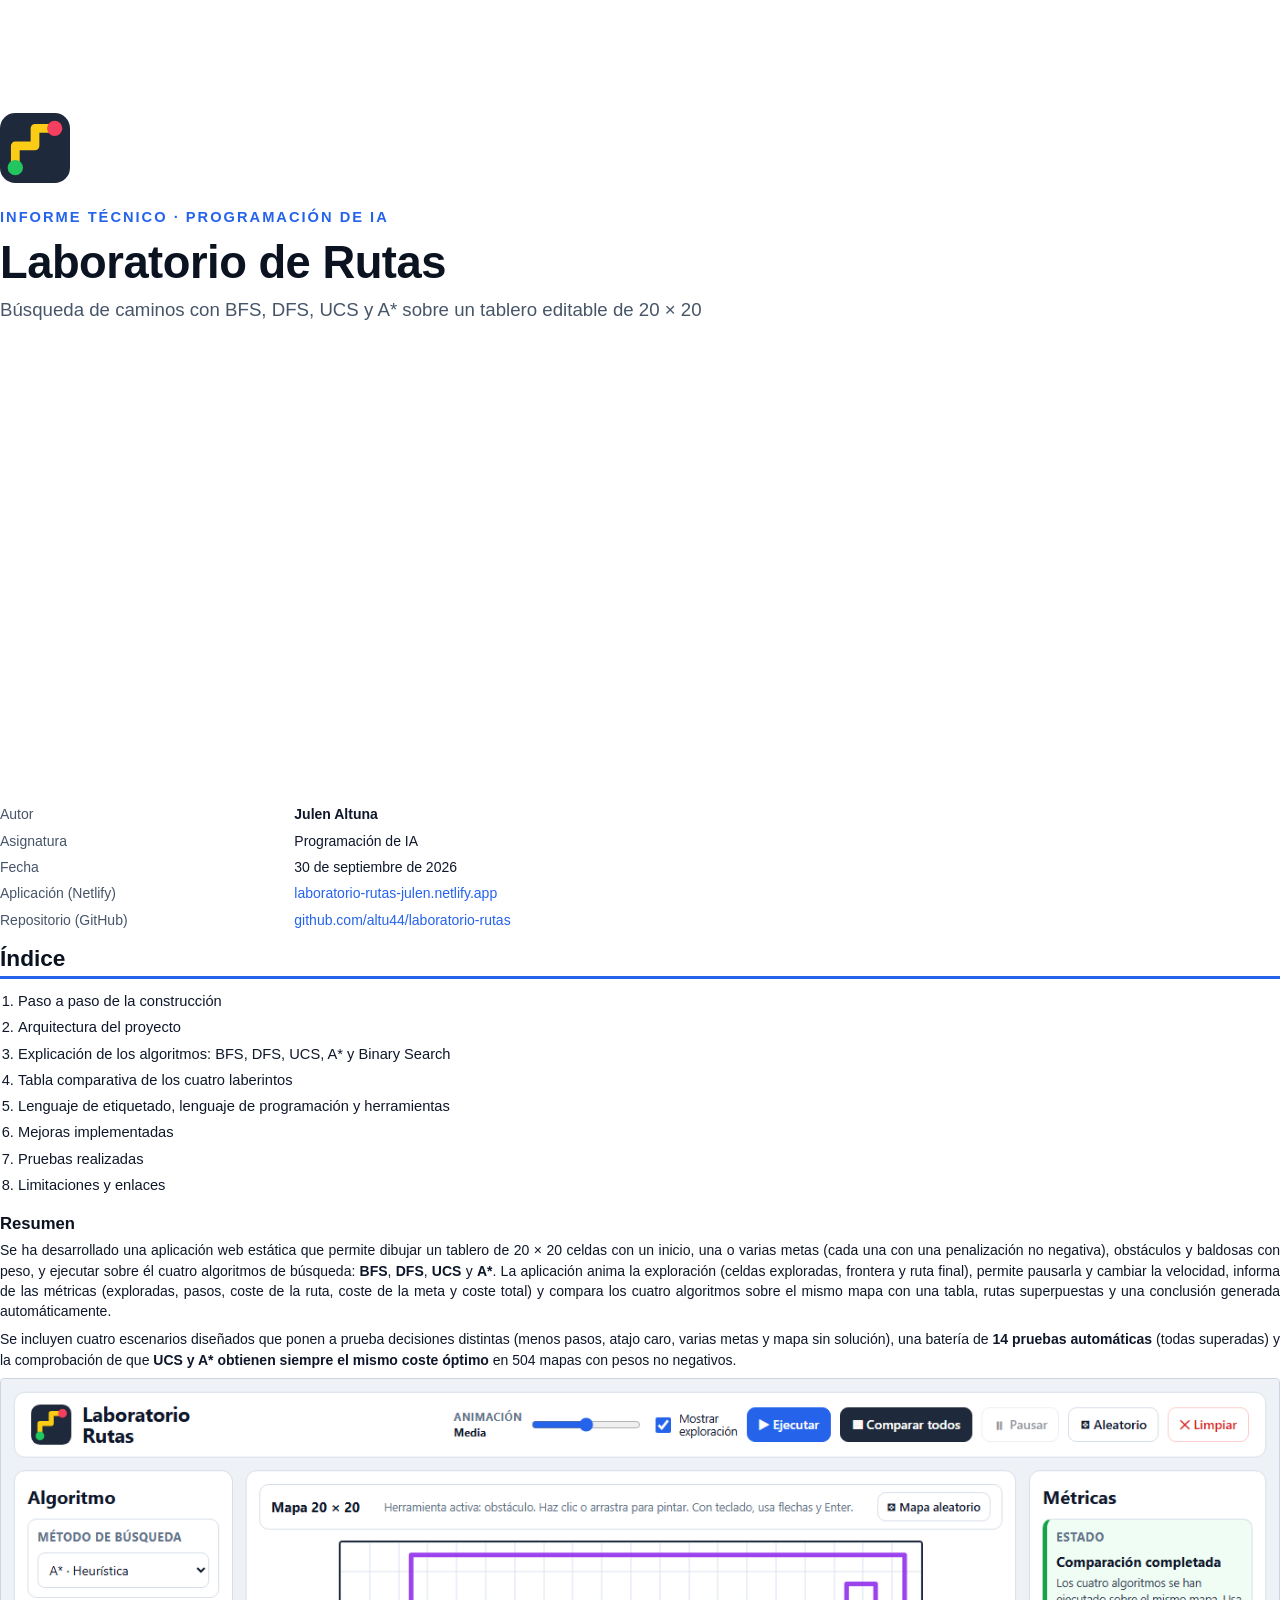
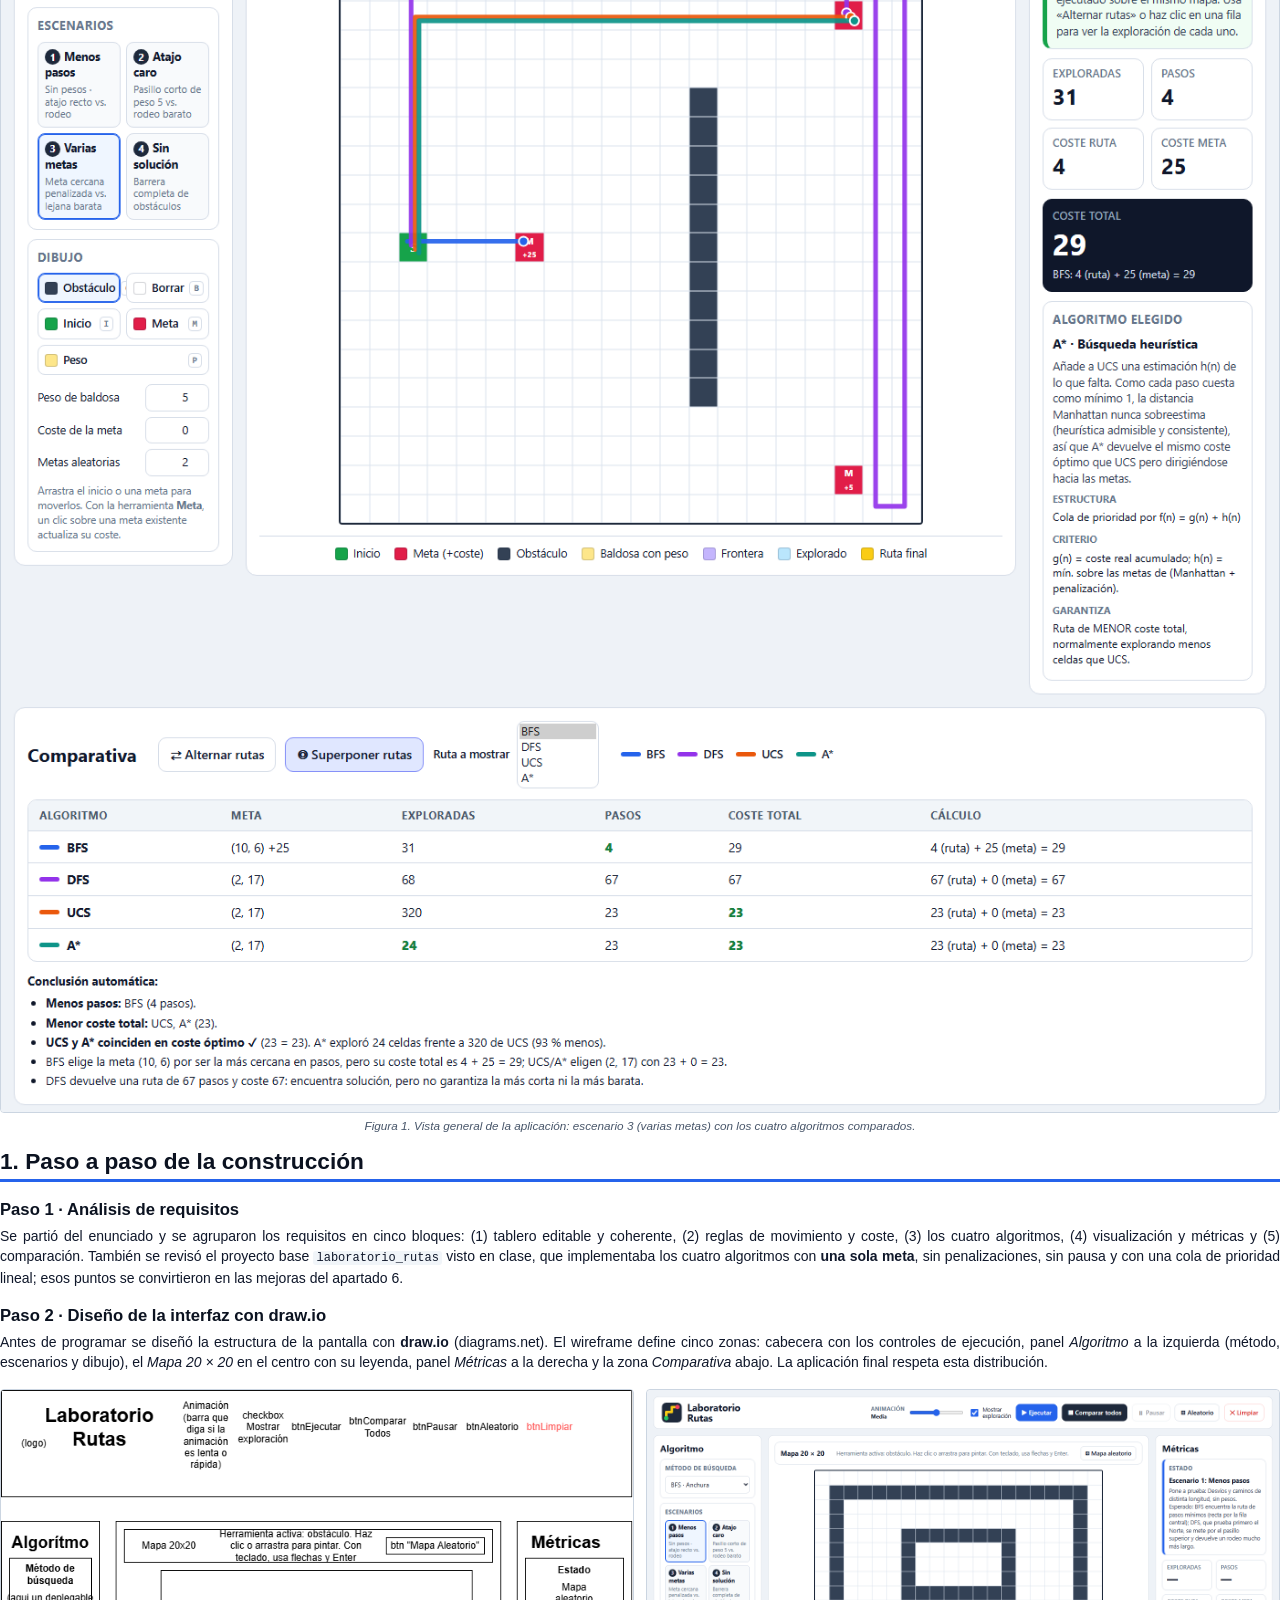
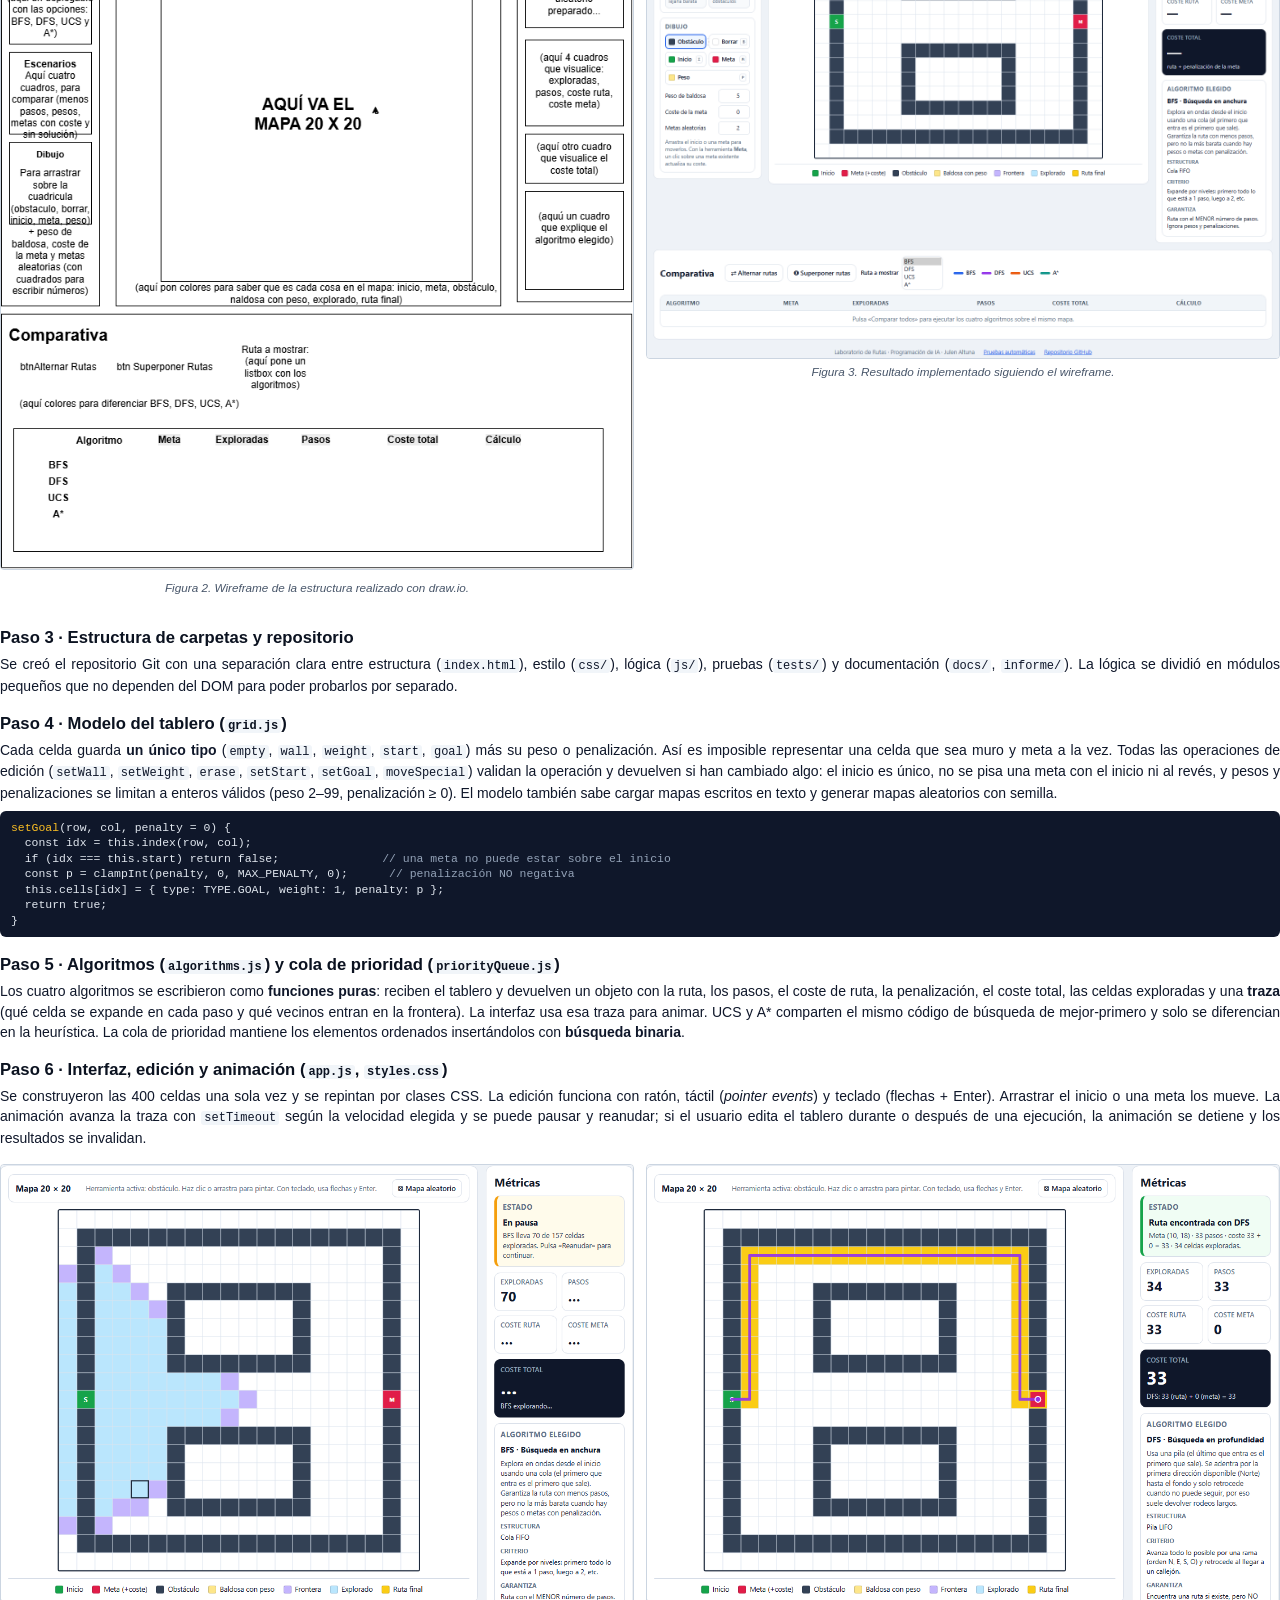
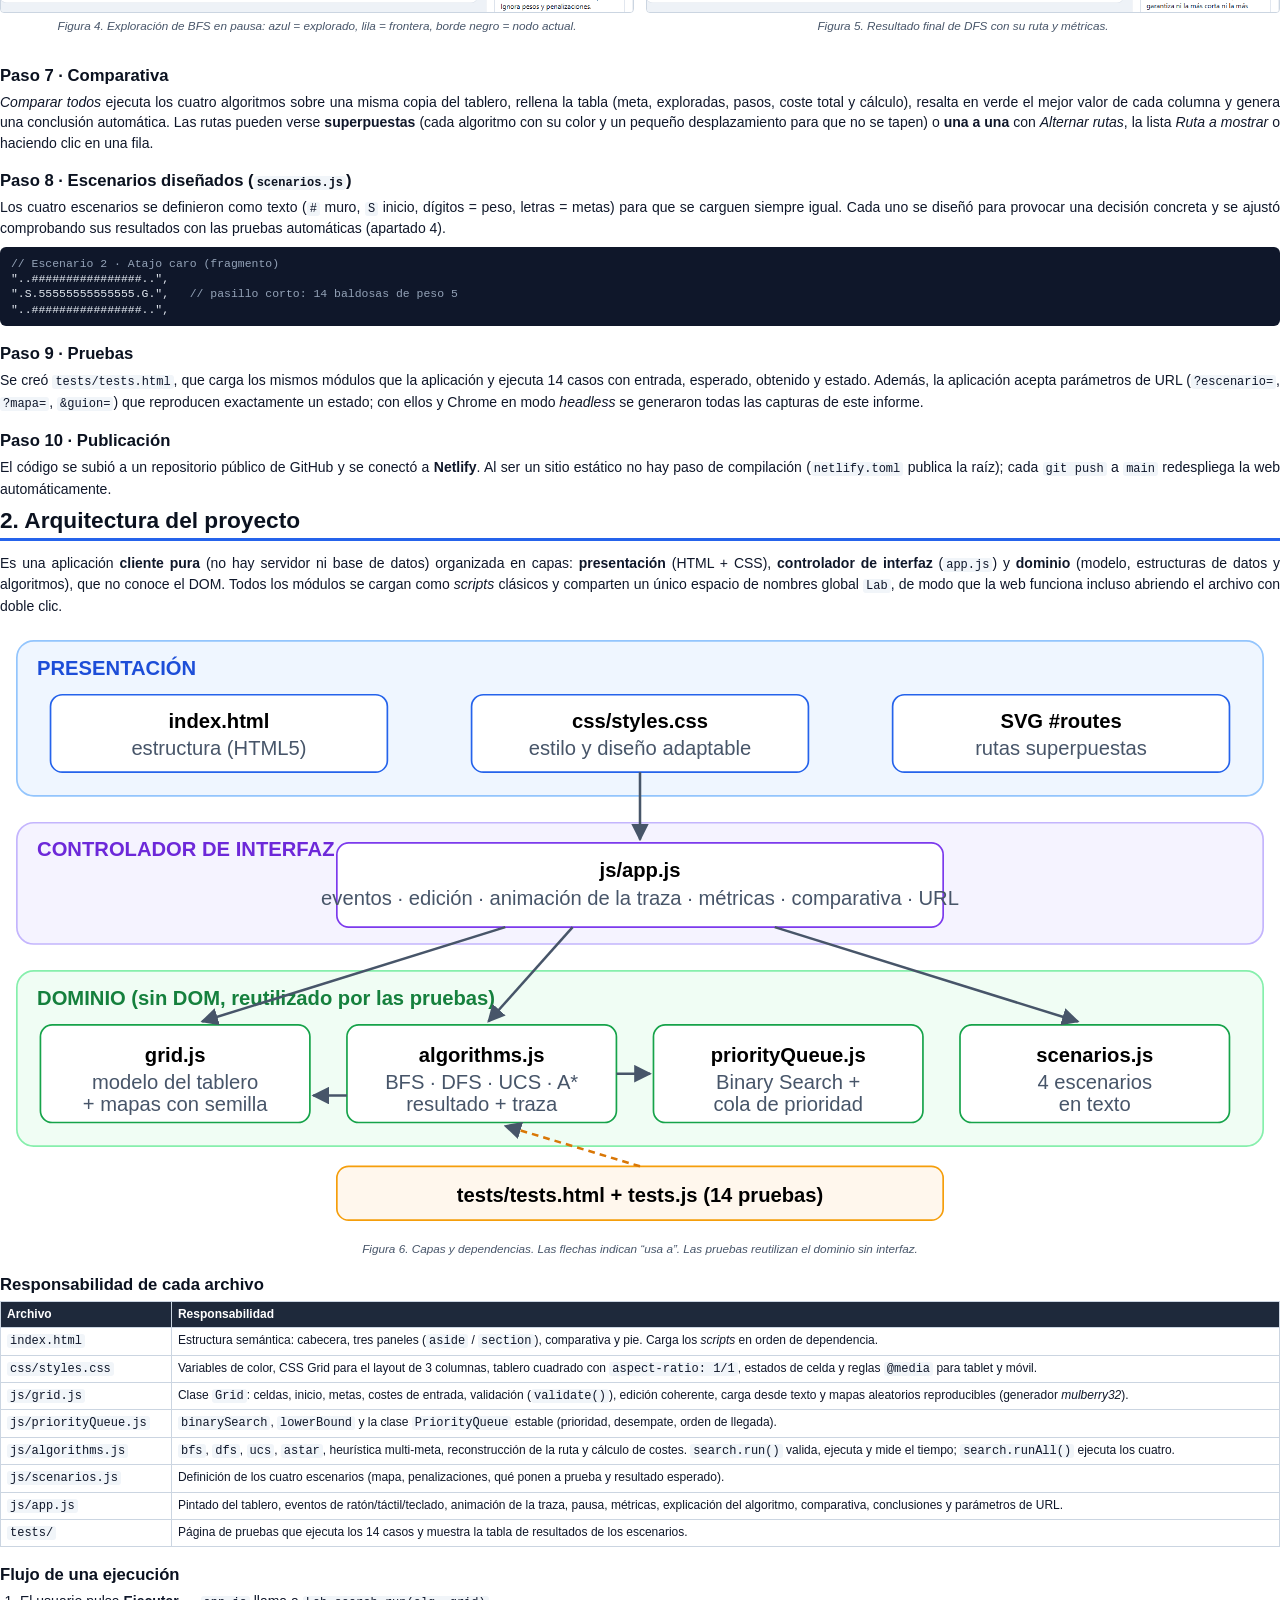
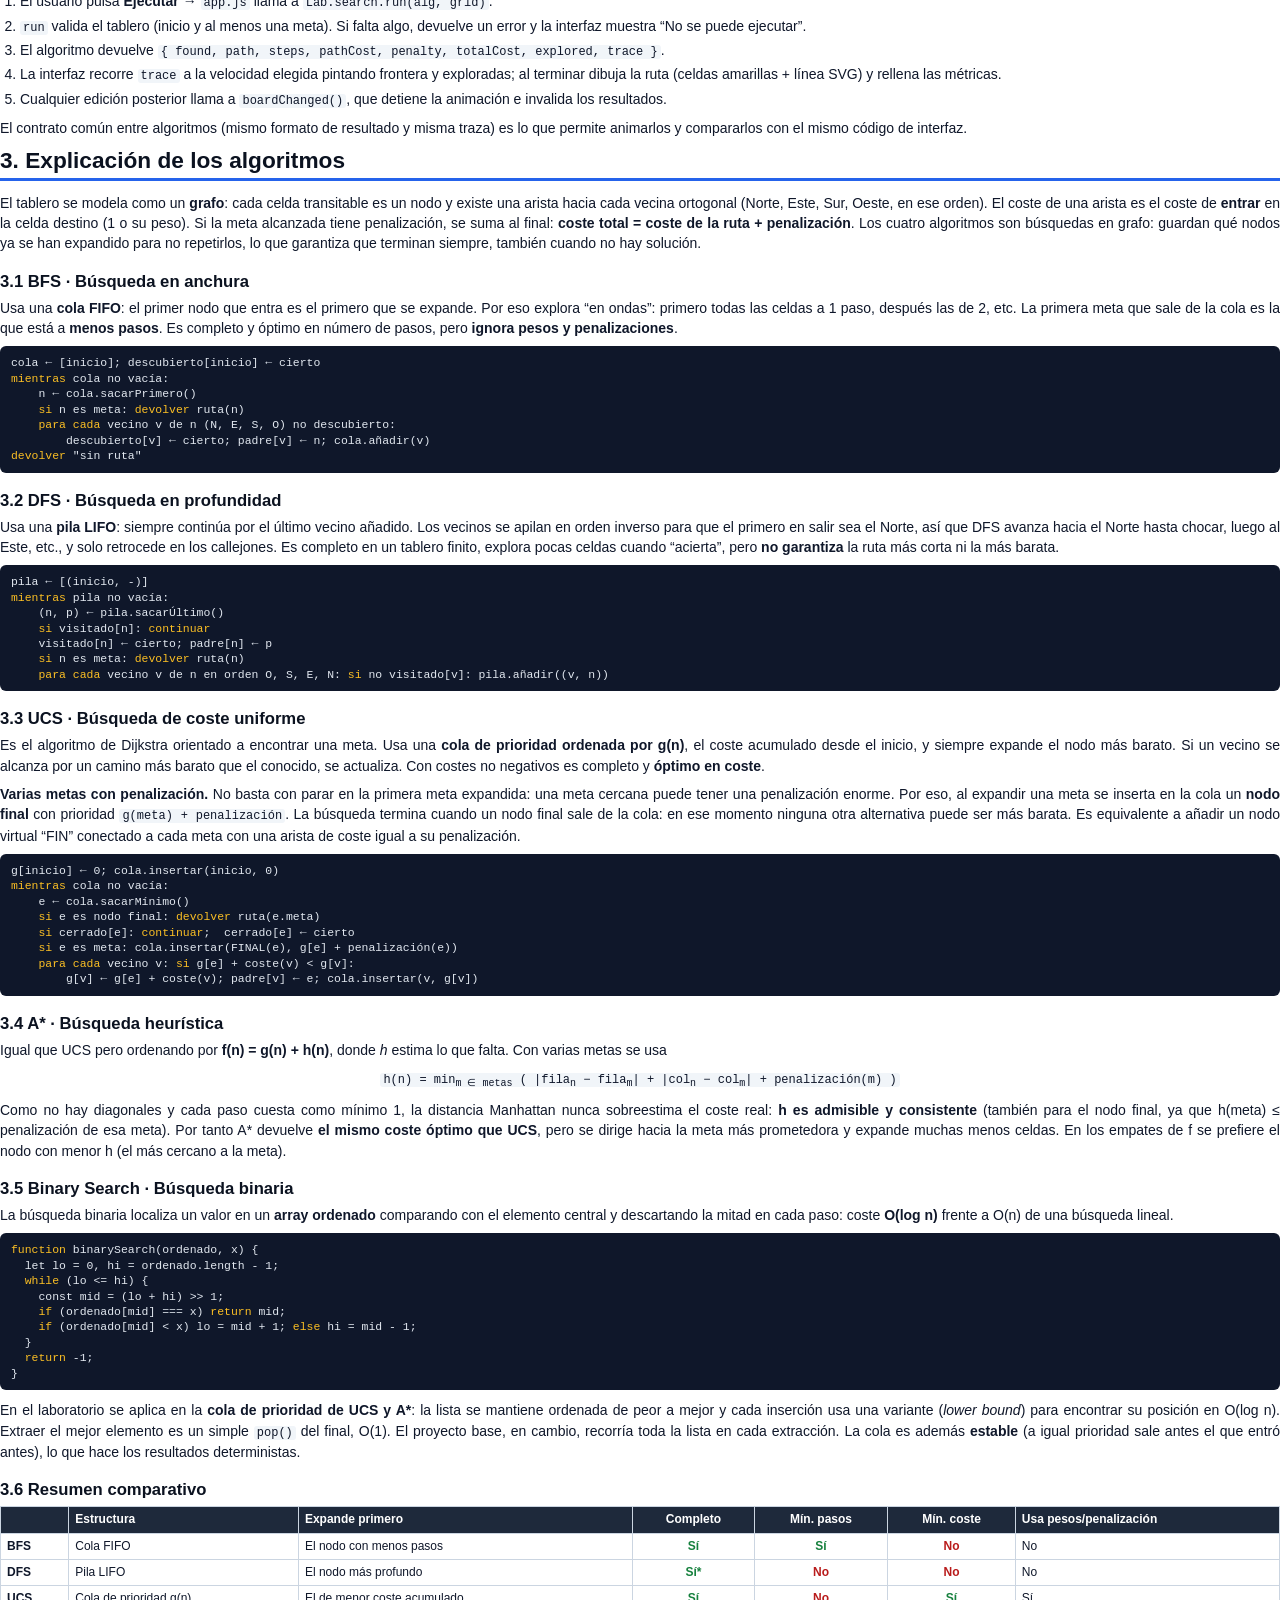
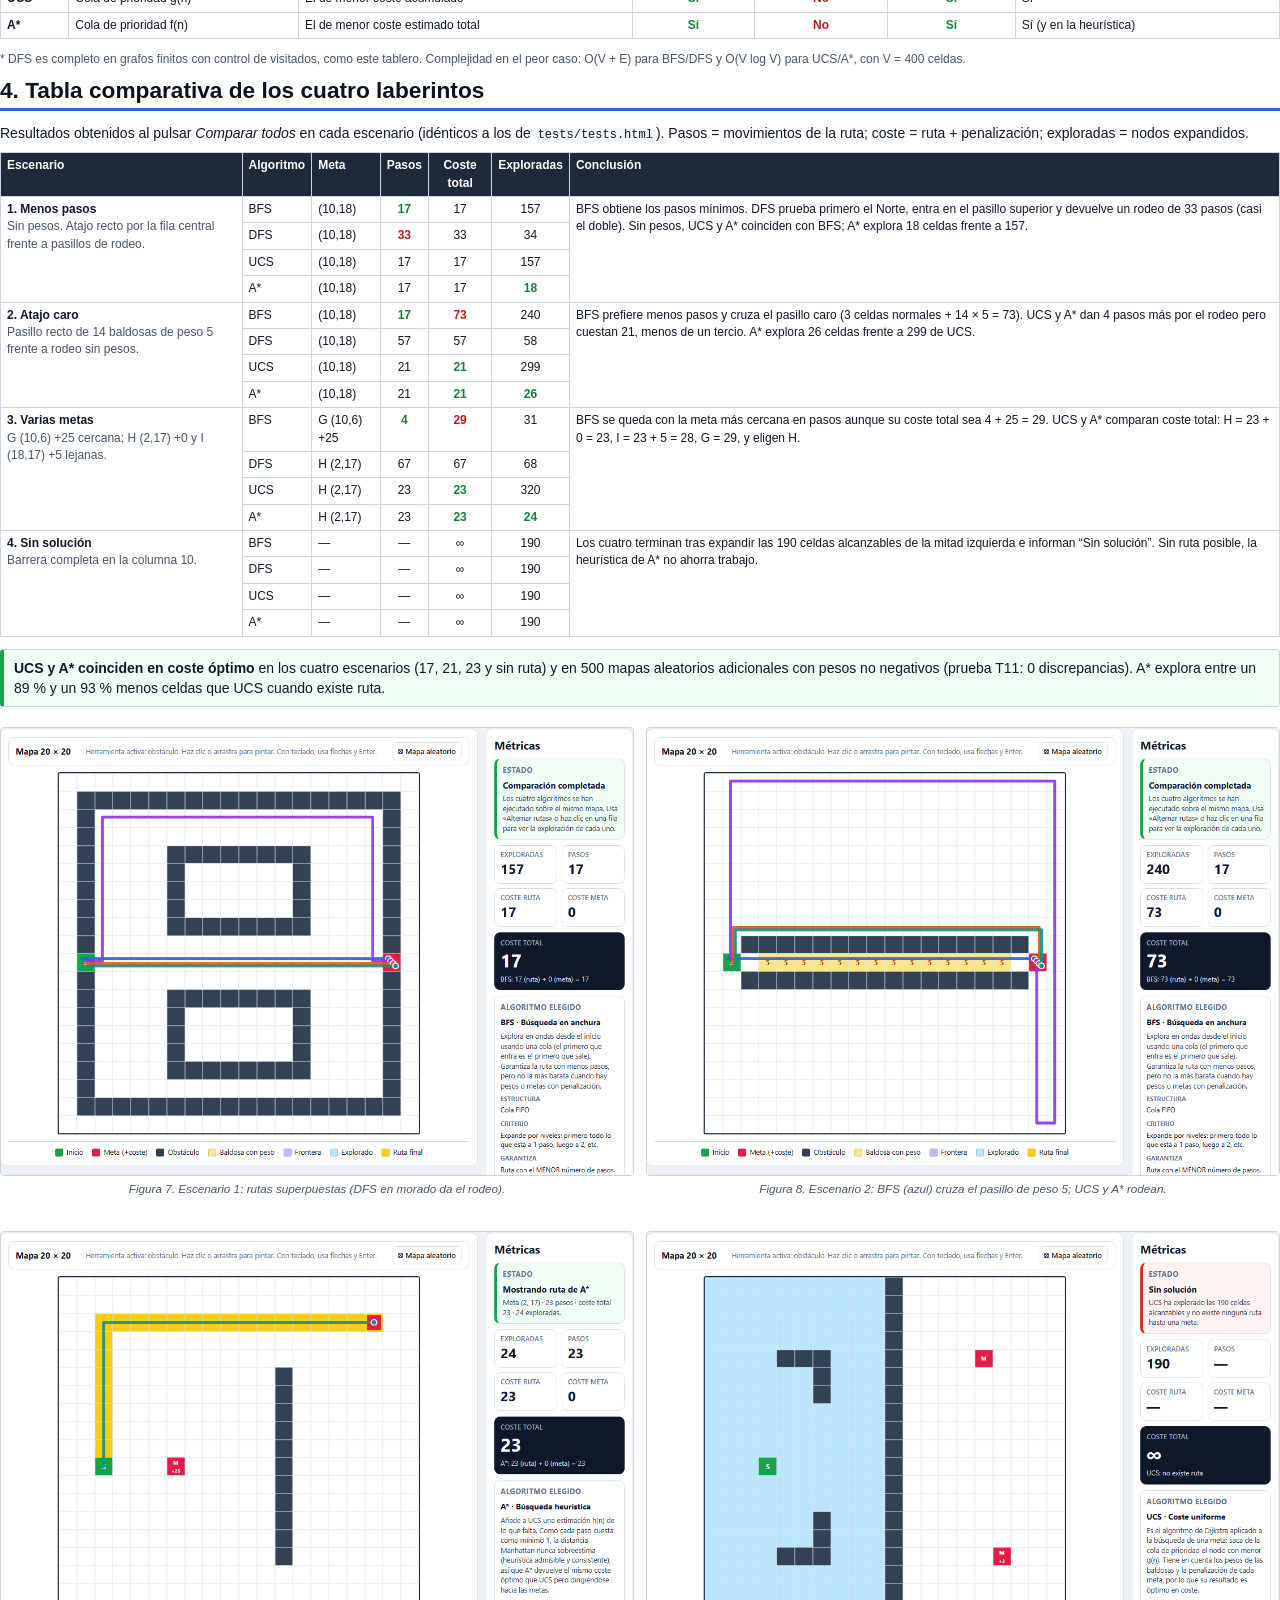
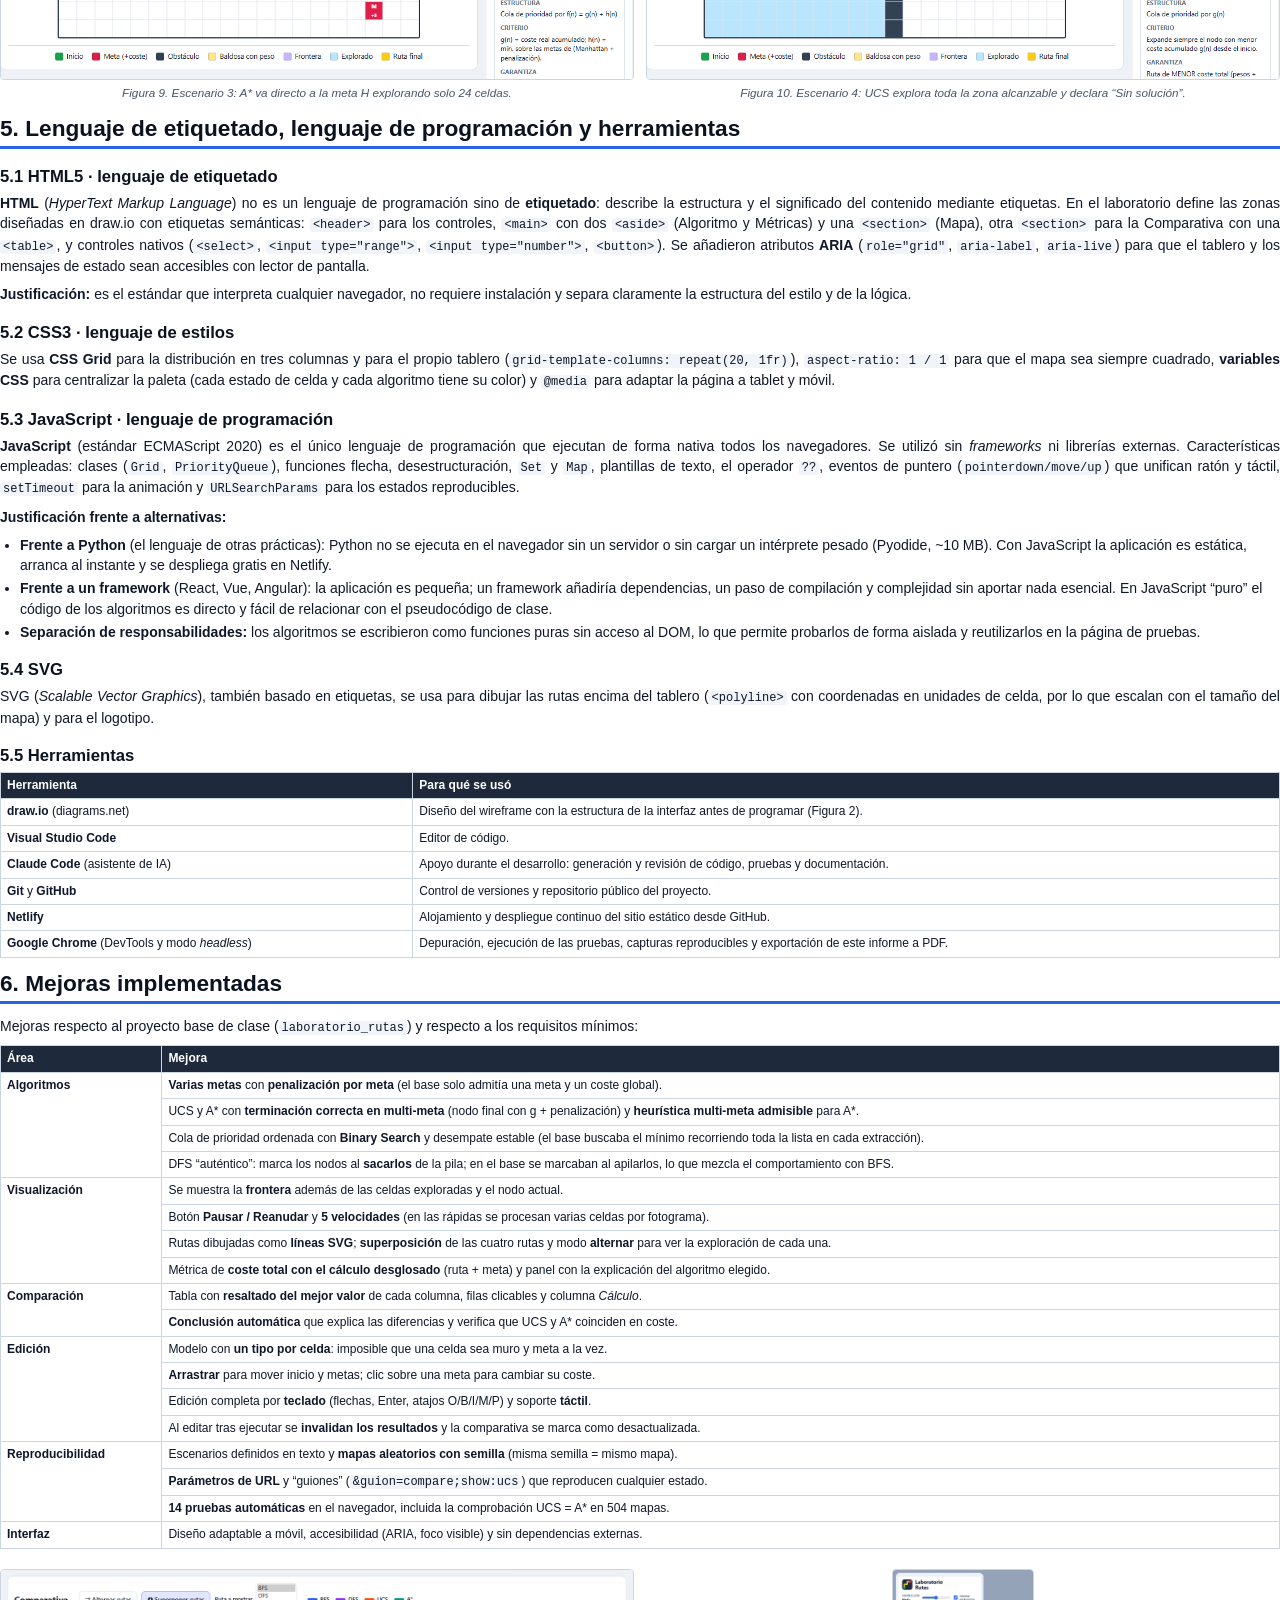
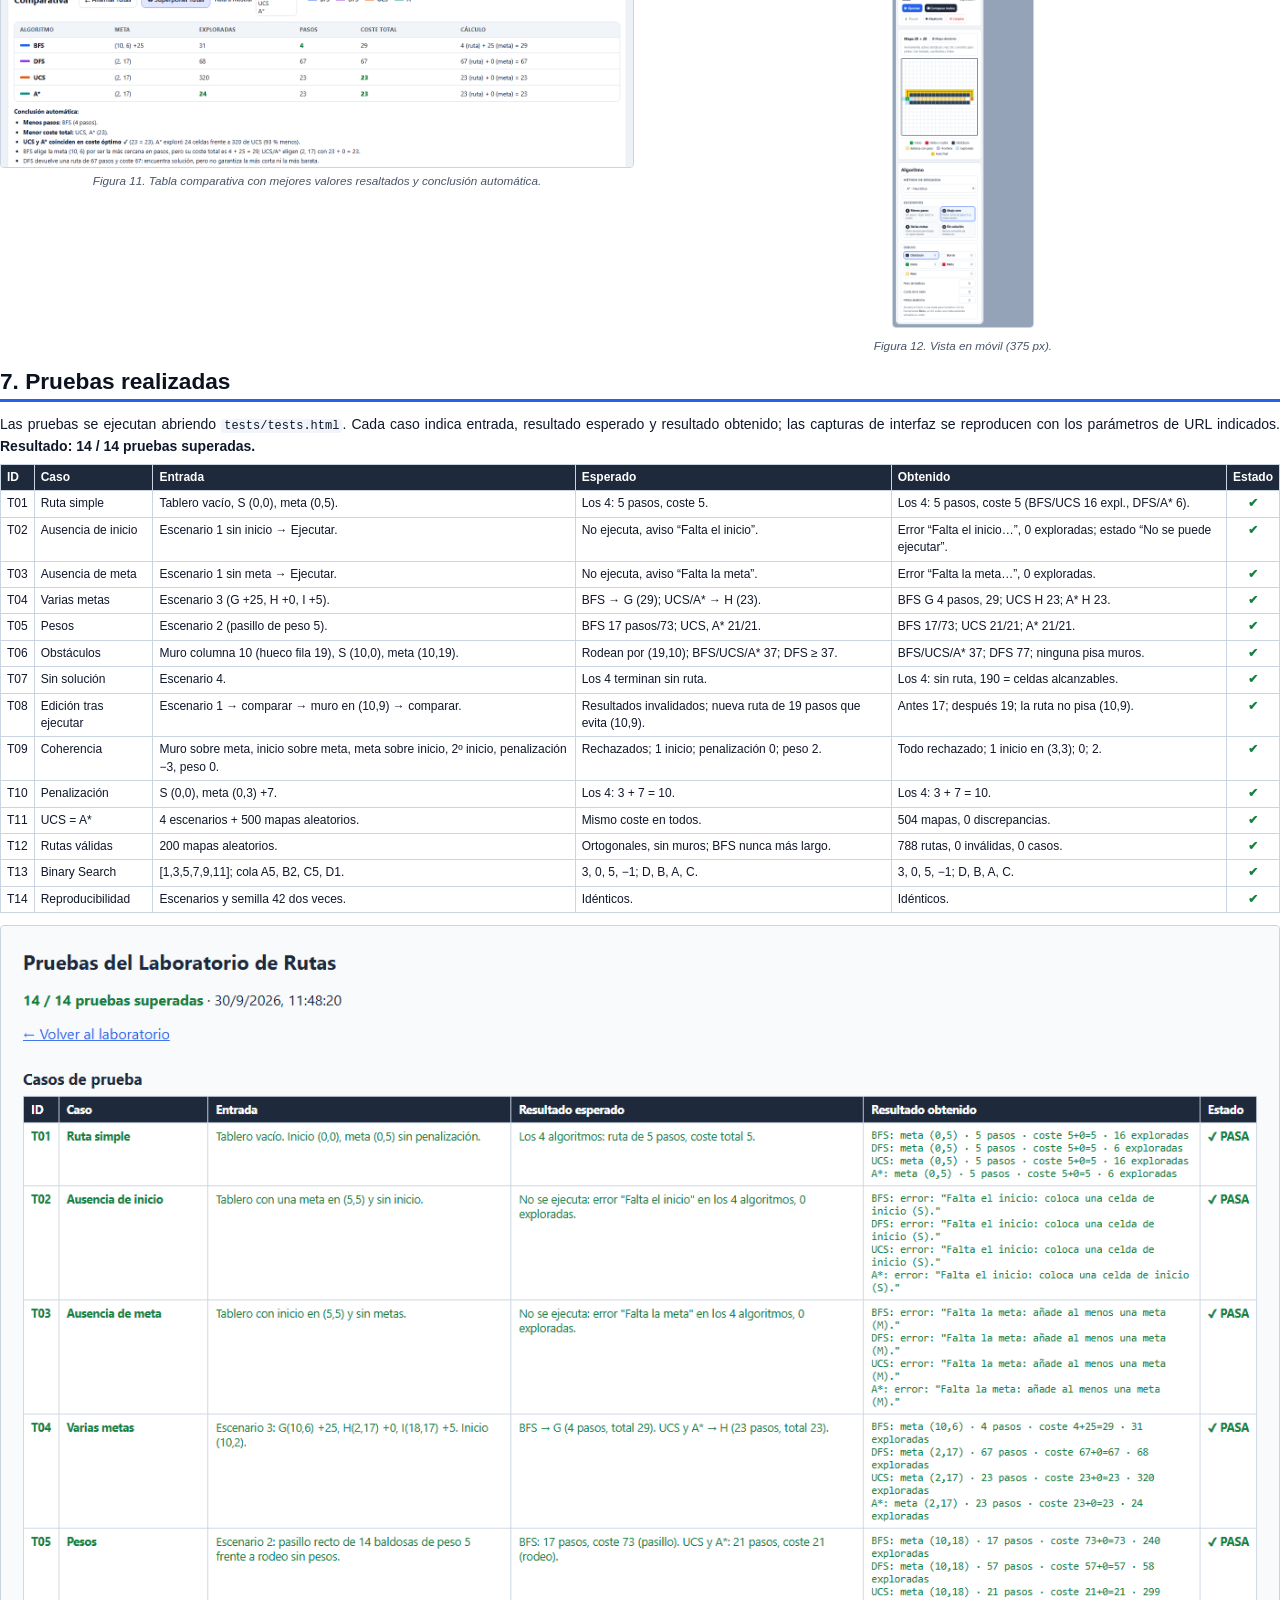
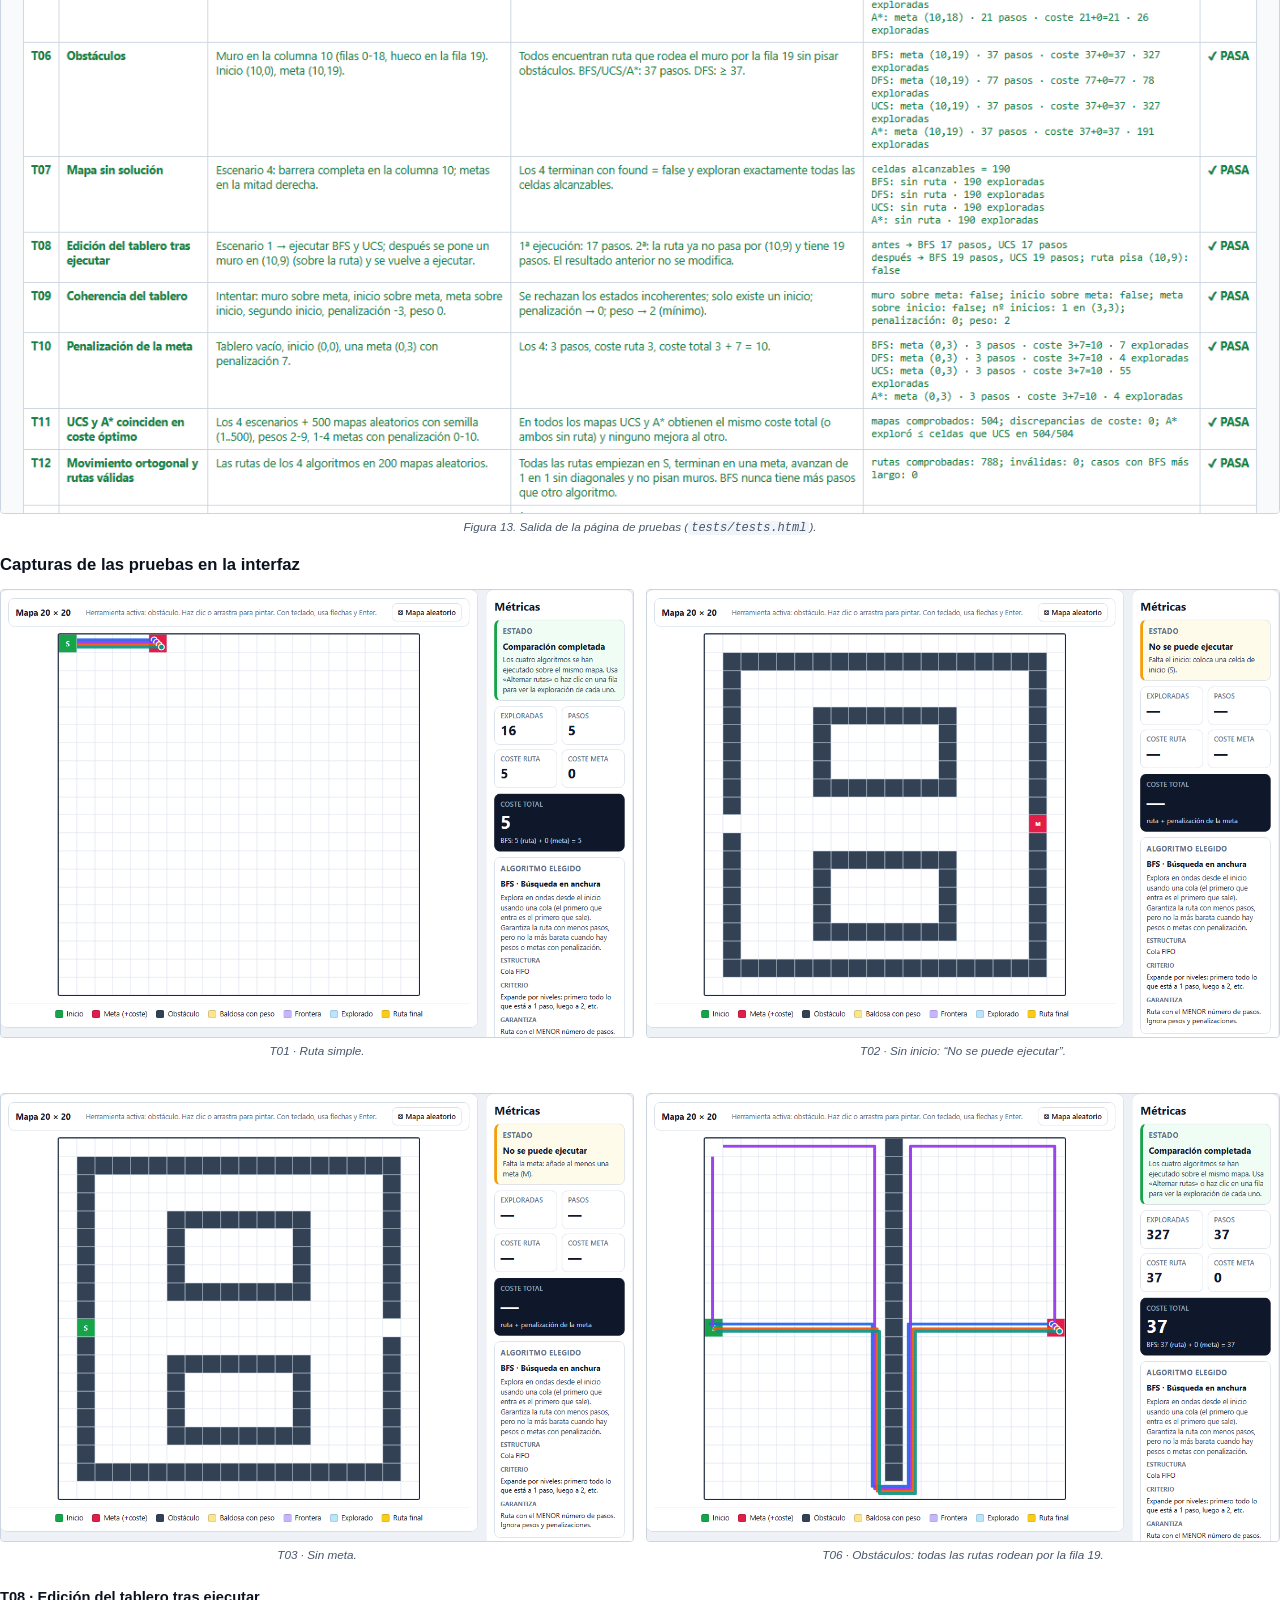
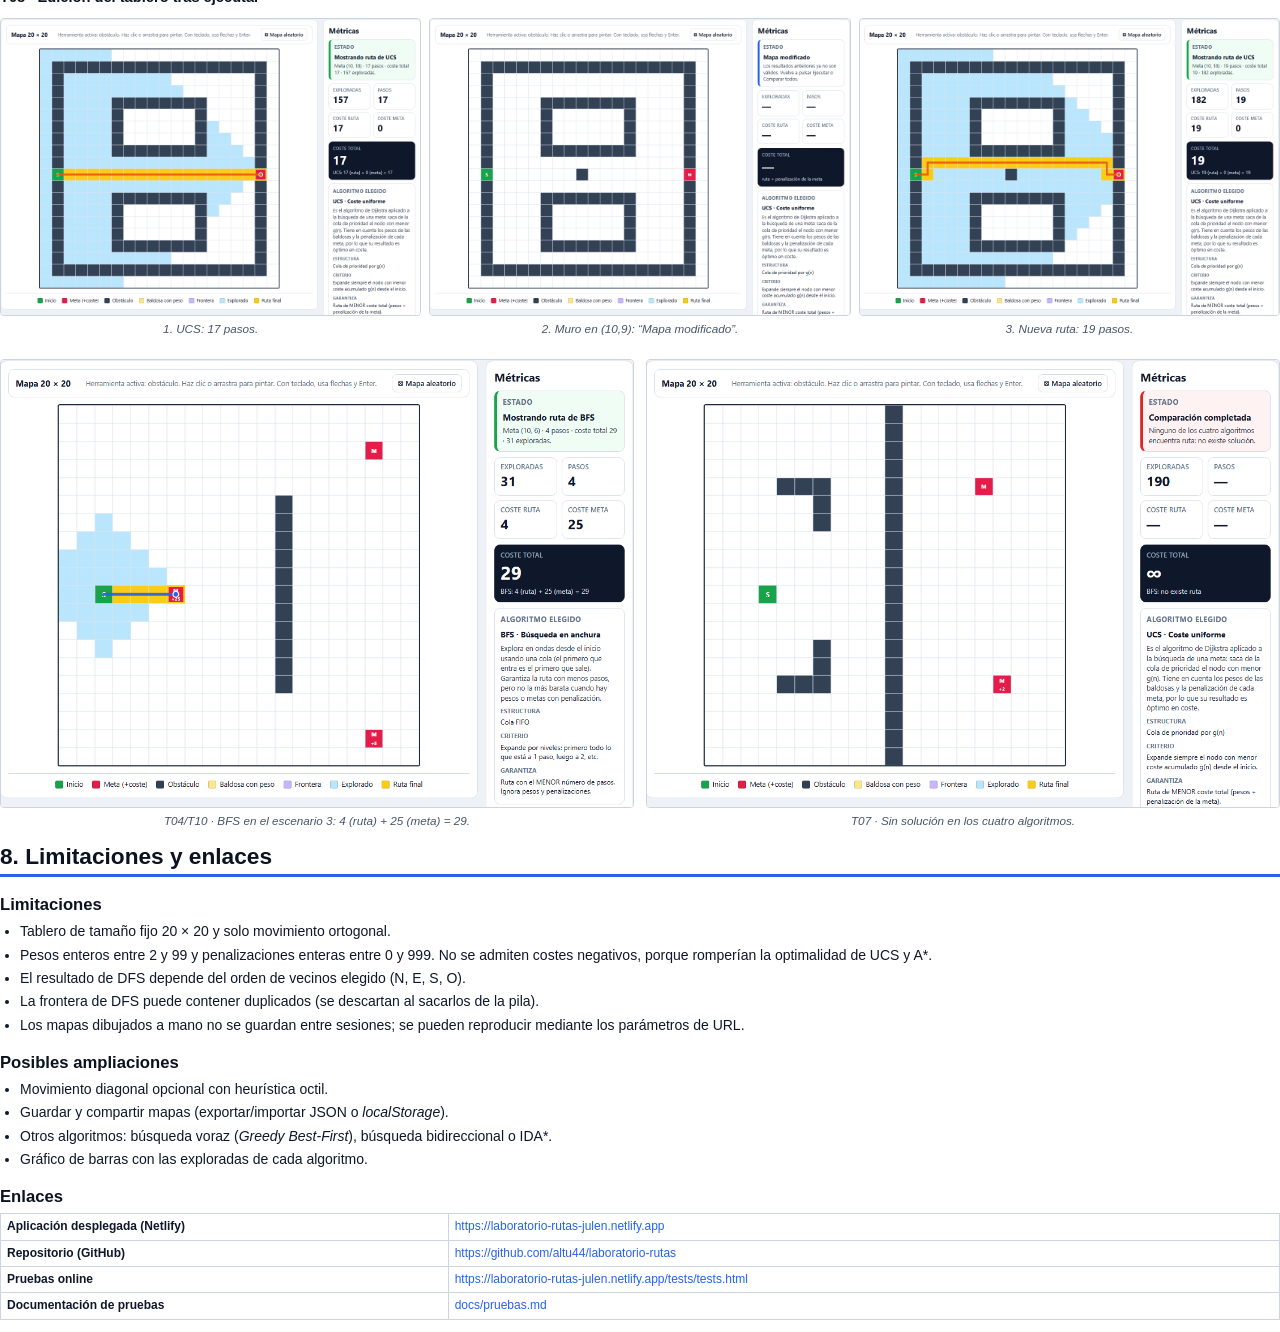
==== informe/informe.html @ 5e27092a "Laboratorio de rutas: BFS, DFS, UCS y A* sobre tablero 20x20 - Tablero editable y coherente (inicio," ====
<!DOCTYPE html>
<html lang="es">
<head>
<meta charset="UTF-8" />
<title>Informe técnico · Laboratorio de Rutas</title>
<style>
  @page { size: A4; margin: 18mm 16mm 18mm 16mm; }
  :root { --ink:#0f172a; --muted:#475569; --line:#cbd5e1; --accent:#2563eb; --soft:#f1f5f9; }
  * { box-sizing: border-box; }
  body { font-family: "Segoe UI", Calibri, Arial, sans-serif; color: var(--ink); font-size: 10.5pt; line-height: 1.45; margin: 0; }
  h1, h2, h3, h4 { line-height: 1.2; color: #0b1220; }
  h2 { font-size: 17pt; border-bottom: 3px solid var(--accent); padding-bottom: 4px; margin: 0 0 12px; break-after: avoid; }
  h3 { font-size: 12.5pt; margin: 18px 0 6px; break-after: avoid; }
  h4 { font-size: 11pt; margin: 12px 0 4px; break-after: avoid; }
  p { margin: 0 0 8px; text-align: justify; }
  ul, ol { margin: 4px 0 8px; padding-left: 20px; }
  li { margin-bottom: 3px; }
  a { color: var(--accent); text-decoration: none; }
  code { font-family: Consolas, "Courier New", monospace; font-size: 9pt; background: var(--soft); padding: 0 3px; border-radius: 3px; }
  pre { font-family: Consolas, "Courier New", monospace; font-size: 8.6pt; line-height: 1.35; background: #0f172a; color: #e2e8f0; padding: 9px 11px; border-radius: 6px; white-space: pre-wrap; margin: 6px 0 10px; break-inside: avoid; }
  pre .c { color: #94a3b8; } pre .k { color: #fbbf24; }
  table { border-collapse: collapse; width: 100%; margin: 6px 0 12px; font-size: 9pt; break-inside: auto; }
  th, td { border: 1px solid var(--line); padding: 4px 6px; vertical-align: top; text-align: left; }
  th { background: #1e293b; color: #fff; font-weight: 600; }
  tr { break-inside: avoid; }
  td.c, th.c { text-align: center; }
  .ok { color: #15803d; font-weight: 700; }
  .ko { color: #b91c1c; font-weight: 700; }
  section.chapter { break-before: page; }
  figure { margin: 8px 0 14px; break-inside: avoid; text-align: center; }
  figure img { max-width: 100%; border: 1px solid var(--line); border-radius: 4px; }
  figcaption { font-size: 8.8pt; color: var(--muted); margin-top: 4px; font-style: italic; }
  .crop { position: relative; overflow: hidden; width: 100%; aspect-ratio: var(--w) / var(--h); border: 1px solid var(--line); border-radius: 4px; margin: 0 auto; }
  .crop img { position: absolute; max-width: none; border: 0; width: calc(1400 / var(--w) * 100%); left: calc(var(--x) / var(--w) * -100%); top: calc(var(--y) / var(--h) * -100%); }
  .two { display: grid; grid-template-columns: 1fr 1fr; gap: 12px; }
  .three { display: grid; grid-template-columns: 1fr 1fr 1fr; gap: 8px; }
  .box { border: 1px solid var(--line); border-left: 4px solid var(--accent); background: #f8fafc; padding: 8px 10px; border-radius: 4px; margin: 8px 0 12px; break-inside: avoid; }
  .box.green { border-left-color: #16a34a; background: #f0fdf4; }
  .box.amber { border-left-color: #d97706; background: #fffbeb; }
  .small { font-size: 9pt; color: var(--muted); }

  /* Portada */
  .cover { height: 250mm; display: flex; flex-direction: column; justify-content: space-between; }
  .cover .top { margin-top: 30mm; }
  .cover .kicker { text-transform: uppercase; letter-spacing: 2px; color: var(--accent); font-weight: 700; font-size: 11pt; }
  .cover h1 { font-size: 34pt; margin: 8px 0 6px; letter-spacing: -0.5px; }
  .cover .sub { font-size: 14pt; color: var(--muted); }
  .cover .logo { width: 70px; height: 70px; margin-bottom: 18px; }
  .cover table { font-size: 10.5pt; width: auto; min-width: 60%; }
  .cover td { border: 0; padding: 3px 18px 3px 0; }
  .cover td:first-child { color: var(--muted); }
  .toc ol { padding-left: 18px; font-size: 11pt; }
  .toc li { margin-bottom: 5px; }
  .toc ol ol { font-size: 10pt; margin-top: 3px; }
</style>
</head>
<body>

<!-- ================================================================== PORTADA -->
<div class="cover">
  <div class="top">
    <svg class="logo" viewBox="0 0 32 32"><rect width="32" height="32" rx="7" fill="#1e293b"/><path d="M7 25V15h9V7h9" fill="none" stroke="#facc15" stroke-width="4" stroke-linecap="round" stroke-linejoin="round"/><circle cx="7" cy="25" r="3.5" fill="#22c55e"/><circle cx="25" cy="7" r="3.5" fill="#f43f5e"/></svg>
    <div class="kicker">Informe técnico · Programación de IA</div>
    <h1>Laboratorio de Rutas</h1>
    <p class="sub">Búsqueda de caminos con BFS, DFS, UCS y A* sobre un tablero editable de 20 × 20</p>
  </div>
  <div>
    <table>
      <tr><td>Autor</td><td><b>Julen Altuna</b></td></tr>
      <tr><td>Asignatura</td><td>Programación de IA</td></tr>
      <tr><td>Fecha</td><td>30 de septiembre de 2026</td></tr>
      <tr><td>Aplicación (Netlify)</td><td><a href="https://laboratorio-rutas-julen.netlify.app">laboratorio-rutas-julen.netlify.app</a></td></tr>
      <tr><td>Repositorio (GitHub)</td><td><a href="https://github.com/altu44/laboratorio-rutas">github.com/altu44/laboratorio-rutas</a></td></tr>
    </table>
  </div>
</div>

<!-- ================================================================== ÍNDICE -->
<section class="chapter toc">
  <h2>Índice</h2>
  <ol>
    <li>Paso a paso de la construcción</li>
    <li>Arquitectura del proyecto</li>
    <li>Explicación de los algoritmos: BFS, DFS, UCS, A* y Binary Search</li>
    <li>Tabla comparativa de los cuatro laberintos</li>
    <li>Lenguaje de etiquetado, lenguaje de programación y herramientas</li>
    <li>Mejoras implementadas</li>
    <li>Pruebas realizadas</li>
    <li>Limitaciones y enlaces</li>
  </ol>

  <h3>Resumen</h3>
  <p>Se ha desarrollado una aplicación web estática que permite dibujar un tablero de 20 × 20 celdas con un inicio, una o varias metas (cada una con una penalización no negativa), obstáculos y baldosas con peso, y ejecutar sobre él cuatro algoritmos de búsqueda: <b>BFS</b>, <b>DFS</b>, <b>UCS</b> y <b>A*</b>. La aplicación anima la exploración (celdas exploradas, frontera y ruta final), permite pausarla y cambiar la velocidad, informa de las métricas (exploradas, pasos, coste de la ruta, coste de la meta y coste total) y compara los cuatro algoritmos sobre el mismo mapa con una tabla, rutas superpuestas y una conclusión generada automáticamente.</p>
  <p>Se incluyen cuatro escenarios diseñados que ponen a prueba decisiones distintas (menos pasos, atajo caro, varias metas y mapa sin solución), una batería de <b>14 pruebas automáticas</b> (todas superadas) y la comprobación de que <b>UCS y A* obtienen siempre el mismo coste óptimo</b> en 504 mapas con pesos no negativos.</p>
  <figure>
    <div class="crop" style="--x:0;--y:0;--w:1400;--h:1460"><img src="../docs/capturas/09_esc3_comparar.png" alt=""></div>
    <figcaption>Figura 1. Vista general de la aplicación: escenario 3 (varias metas) con los cuatro algoritmos comparados.</figcaption>
  </figure>
</section>

<!-- ================================================================== 1. CONSTRUCCIÓN -->
<section class="chapter">
  <h2>1. Paso a paso de la construcción</h2>

  <h3>Paso 1 · Análisis de requisitos</h3>
  <p>Se partió del enunciado y se agruparon los requisitos en cinco bloques: (1) tablero editable y coherente, (2) reglas de movimiento y coste, (3) los cuatro algoritmos, (4) visualización y métricas y (5) comparación. También se revisó el proyecto base <code>laboratorio_rutas</code> visto en clase, que implementaba los cuatro algoritmos con <b>una sola meta</b>, sin penalizaciones, sin pausa y con una cola de prioridad lineal; esos puntos se convirtieron en las mejoras del apartado 6.</p>

  <h3>Paso 2 · Diseño de la interfaz con draw.io</h3>
  <p>Antes de programar se diseñó la estructura de la pantalla con <b>draw.io</b> (diagrams.net). El wireframe define cinco zonas: cabecera con los controles de ejecución, panel <i>Algoritmo</i> a la izquierda (método, escenarios y dibujo), el <i>Mapa 20 × 20</i> en el centro con su leyenda, panel <i>Métricas</i> a la derecha y la zona <i>Comparativa</i> abajo. La aplicación final respeta esta distribución.</p>
  <div class="two">
    <figure><img src="../docs/img/estructura_laboratorio.drawio.png" alt="Wireframe en draw.io"><figcaption>Figura 2. Wireframe de la estructura realizado con draw.io.</figcaption></figure>
    <figure><div class="crop" style="--x:0;--y:0;--w:1400;--h:1260"><img src="../docs/capturas/01_inicio.png" alt=""></div><figcaption>Figura 3. Resultado implementado siguiendo el wireframe.</figcaption></figure>
  </div>

  <h3>Paso 3 · Estructura de carpetas y repositorio</h3>
  <p>Se creó el repositorio Git con una separación clara entre estructura (<code>index.html</code>), estilo (<code>css/</code>), lógica (<code>js/</code>), pruebas (<code>tests/</code>) y documentación (<code>docs/</code>, <code>informe/</code>). La lógica se dividió en módulos pequeños que no dependen del DOM para poder probarlos por separado.</p>

  <h3>Paso 4 · Modelo del tablero (<code>grid.js</code>)</h3>
  <p>Cada celda guarda <b>un único tipo</b> (<code>empty</code>, <code>wall</code>, <code>weight</code>, <code>start</code>, <code>goal</code>) más su peso o penalización. Así es imposible representar una celda que sea muro y meta a la vez. Todas las operaciones de edición (<code>setWall</code>, <code>setWeight</code>, <code>erase</code>, <code>setStart</code>, <code>setGoal</code>, <code>moveSpecial</code>) validan la operación y devuelven si han cambiado algo: el inicio es único, no se pisa una meta con el inicio ni al revés, y pesos y penalizaciones se limitan a enteros válidos (peso 2–99, penalización ≥ 0). El modelo también sabe cargar mapas escritos en texto y generar mapas aleatorios con semilla.</p>
<pre><span class="k">setGoal</span>(row, col, penalty = 0) {
  const idx = this.index(row, col);
  if (idx === this.start) return false;               <span class="c">// una meta no puede estar sobre el inicio</span>
  const p = clampInt(penalty, 0, MAX_PENALTY, 0);      <span class="c">// penalización NO negativa</span>
  this.cells[idx] = { type: TYPE.GOAL, weight: 1, penalty: p };
  return true;
}</pre>

  <h3>Paso 5 · Algoritmos (<code>algorithms.js</code>) y cola de prioridad (<code>priorityQueue.js</code>)</h3>
  <p>Los cuatro algoritmos se escribieron como <b>funciones puras</b>: reciben el tablero y devuelven un objeto con la ruta, los pasos, el coste de ruta, la penalización, el coste total, las celdas exploradas y una <b>traza</b> (qué celda se expande en cada paso y qué vecinos entran en la frontera). La interfaz usa esa traza para animar. UCS y A* comparten el mismo código de búsqueda de mejor-primero y solo se diferencian en la heurística. La cola de prioridad mantiene los elementos ordenados insertándolos con <b>búsqueda binaria</b>.</p>

  <h3>Paso 6 · Interfaz, edición y animación (<code>app.js</code>, <code>styles.css</code>)</h3>
  <p>Se construyeron las 400 celdas una sola vez y se repintan por clases CSS. La edición funciona con ratón, táctil (<i>pointer events</i>) y teclado (flechas + Enter). Arrastrar el inicio o una meta los mueve. La animación avanza la traza con <code>setTimeout</code> según la velocidad elegida y se puede pausar y reanudar; si el usuario edita el tablero durante o después de una ejecución, la animación se detiene y los resultados se invalidan.</p>
  <div class="two">
    <figure><div class="crop" style="--x:270;--y:100;--w:1116;--h:790"><img src="../docs/capturas/02_explorando_bfs.png" alt=""></div><figcaption>Figura 4. Exploración de BFS en pausa: azul = explorado, lila = frontera, borde negro = nodo actual.</figcaption></figure>
    <figure><div class="crop" style="--x:270;--y:100;--w:1116;--h:790"><img src="../docs/capturas/04_esc1_dfs.png" alt=""></div><figcaption>Figura 5. Resultado final de DFS con su ruta y métricas.</figcaption></figure>
  </div>

  <h3>Paso 7 · Comparativa</h3>
  <p><i>Comparar todos</i> ejecuta los cuatro algoritmos sobre una misma copia del tablero, rellena la tabla (meta, exploradas, pasos, coste total y cálculo), resalta en verde el mejor valor de cada columna y genera una conclusión automática. Las rutas pueden verse <b>superpuestas</b> (cada algoritmo con su color y un pequeño desplazamiento para que no se tapen) o <b>una a una</b> con <i>Alternar rutas</i>, la lista <i>Ruta a mostrar</i> o haciendo clic en una fila.</p>

  <h3>Paso 8 · Escenarios diseñados (<code>scenarios.js</code>)</h3>
  <p>Los cuatro escenarios se definieron como texto (<code>#</code> muro, <code>S</code> inicio, dígitos = peso, letras = metas) para que se carguen siempre igual. Cada uno se diseñó para provocar una decisión concreta y se ajustó comprobando sus resultados con las pruebas automáticas (apartado 4).</p>
<pre><span class="c">// Escenario 2 · Atajo caro (fragmento)</span>
"..################..",
".S.55555555555555.G.",   <span class="c">// pasillo corto: 14 baldosas de peso 5</span>
"..################..",</pre>

  <h3>Paso 9 · Pruebas</h3>
  <p>Se creó <code>tests/tests.html</code>, que carga los mismos módulos que la aplicación y ejecuta 14 casos con entrada, esperado, obtenido y estado. Además, la aplicación acepta parámetros de URL (<code>?escenario=</code>, <code>?mapa=</code>, <code>&amp;guion=</code>) que reproducen exactamente un estado; con ellos y Chrome en modo <i>headless</i> se generaron todas las capturas de este informe.</p>

  <h3>Paso 10 · Publicación</h3>
  <p>El código se subió a un repositorio público de GitHub y se conectó a <b>Netlify</b>. Al ser un sitio estático no hay paso de compilación (<code>netlify.toml</code> publica la raíz); cada <code>git push</code> a <code>main</code> redespliega la web automáticamente.</p>
</section>

<!-- ================================================================== 2. ARQUITECTURA -->
<section class="chapter">
  <h2>2. Arquitectura del proyecto</h2>
  <p>Es una aplicación <b>cliente pura</b> (no hay servidor ni base de datos) organizada en capas: <b>presentación</b> (HTML + CSS), <b>controlador de interfaz</b> (<code>app.js</code>) y <b>dominio</b> (modelo, estructuras de datos y algoritmos), que no conoce el DOM. Todos los módulos se cargan como <i>scripts</i> clásicos y comparten un único espacio de nombres global <code>Lab</code>, de modo que la web funciona incluso abriendo el archivo con doble clic.</p>

  <figure>
  <svg viewBox="0 0 760 360" width="100%" xmlns="http://www.w3.org/2000/svg" font-family="Segoe UI, Arial" font-size="12">
    <defs><marker id="ar" viewBox="0 0 10 10" refX="9" refY="5" markerWidth="7" markerHeight="7" orient="auto"><path d="M0 0L10 5L0 10z" fill="#475569"/></marker></defs>
    <rect x="10" y="10" width="740" height="92" rx="10" fill="#eff6ff" stroke="#93c5fd"/>
    <text x="22" y="30" font-weight="700" fill="#1d4ed8">PRESENTACIÓN</text>
    <rect x="30" y="42" width="200" height="46" rx="7" fill="#fff" stroke="#2563eb"/><text x="130" y="62" text-anchor="middle" font-weight="700">index.html</text><text x="130" y="78" text-anchor="middle" fill="#475569">estructura (HTML5)</text>
    <rect x="280" y="42" width="200" height="46" rx="7" fill="#fff" stroke="#2563eb"/><text x="380" y="62" text-anchor="middle" font-weight="700">css/styles.css</text><text x="380" y="78" text-anchor="middle" fill="#475569">estilo y diseño adaptable</text>
    <rect x="530" y="42" width="200" height="46" rx="7" fill="#fff" stroke="#2563eb"/><text x="630" y="62" text-anchor="middle" font-weight="700">SVG #routes</text><text x="630" y="78" text-anchor="middle" fill="#475569">rutas superpuestas</text>

    <rect x="10" y="118" width="740" height="72" rx="10" fill="#f5f3ff" stroke="#c4b5fd"/>
    <text x="22" y="138" font-weight="700" fill="#6d28d9">CONTROLADOR DE INTERFAZ</text>
    <rect x="200" y="130" width="360" height="50" rx="7" fill="#fff" stroke="#7c3aed"/><text x="380" y="150" text-anchor="middle" font-weight="700">js/app.js</text><text x="380" y="167" text-anchor="middle" fill="#475569">eventos · edición · animación de la traza · métricas · comparativa · URL</text>

    <rect x="10" y="206" width="740" height="104" rx="10" fill="#f0fdf4" stroke="#86efac"/>
    <text x="22" y="226" font-weight="700" fill="#15803d">DOMINIO (sin DOM, reutilizado por las pruebas)</text>
    <rect x="24" y="238" width="160" height="58" rx="7" fill="#fff" stroke="#16a34a"/><text x="104" y="260" text-anchor="middle" font-weight="700">grid.js</text><text x="104" y="276" text-anchor="middle" fill="#475569">modelo del tablero</text><text x="104" y="289" text-anchor="middle" fill="#475569">+ mapas con semilla</text>
    <rect x="206" y="238" width="160" height="58" rx="7" fill="#fff" stroke="#16a34a"/><text x="286" y="260" text-anchor="middle" font-weight="700">algorithms.js</text><text x="286" y="276" text-anchor="middle" fill="#475569">BFS · DFS · UCS · A*</text><text x="286" y="289" text-anchor="middle" fill="#475569">resultado + traza</text>
    <rect x="388" y="238" width="160" height="58" rx="7" fill="#fff" stroke="#16a34a"/><text x="468" y="260" text-anchor="middle" font-weight="700">priorityQueue.js</text><text x="468" y="276" text-anchor="middle" fill="#475569">Binary Search +</text><text x="468" y="289" text-anchor="middle" fill="#475569">cola de prioridad</text>
    <rect x="570" y="238" width="160" height="58" rx="7" fill="#fff" stroke="#16a34a"/><text x="650" y="260" text-anchor="middle" font-weight="700">scenarios.js</text><text x="650" y="276" text-anchor="middle" fill="#475569">4 escenarios</text><text x="650" y="289" text-anchor="middle" fill="#475569">en texto</text>

    <rect x="200" y="322" width="360" height="32" rx="7" fill="#fff7ed" stroke="#f59e0b"/><text x="380" y="343" text-anchor="middle" font-weight="700">tests/tests.html + tests.js  (14 pruebas)</text>

    <line x1="380" y1="88" x2="380" y2="128" stroke="#475569" stroke-width="1.5" marker-end="url(#ar)"/>
    <line x1="300" y1="180" x2="120" y2="236" stroke="#475569" stroke-width="1.5" marker-end="url(#ar)"/>
    <line x1="340" y1="180" x2="290" y2="236" stroke="#475569" stroke-width="1.5" marker-end="url(#ar)"/>
    <line x1="460" y1="180" x2="640" y2="236" stroke="#475569" stroke-width="1.5" marker-end="url(#ar)"/>
    <line x1="366" y1="267" x2="386" y2="267" stroke="#475569" stroke-width="1.5" marker-end="url(#ar)"/>
    <line x1="206" y1="280" x2="186" y2="280" stroke="#475569" stroke-width="1.5" marker-end="url(#ar)"/>
    <line x1="380" y1="322" x2="300" y2="298" stroke="#d97706" stroke-width="1.5" stroke-dasharray="4 3" marker-end="url(#ar)"/>
  </svg>
  <figcaption>Figura 6. Capas y dependencias. Las flechas indican “usa a”. Las pruebas reutilizan el dominio sin interfaz.</figcaption>
  </figure>

  <h3>Responsabilidad de cada archivo</h3>
  <table>
    <tr><th>Archivo</th><th>Responsabilidad</th></tr>
    <tr><td><code>index.html</code></td><td>Estructura semántica: cabecera, tres paneles (<code>aside</code> / <code>section</code>), comparativa y pie. Carga los <i>scripts</i> en orden de dependencia.</td></tr>
    <tr><td><code>css/styles.css</code></td><td>Variables de color, CSS Grid para el layout de 3 columnas, tablero cuadrado con <code>aspect-ratio: 1/1</code>, estados de celda y reglas <code>@media</code> para tablet y móvil.</td></tr>
    <tr><td><code>js/grid.js</code></td><td>Clase <code>Grid</code>: celdas, inicio, metas, costes de entrada, validación (<code>validate()</code>), edición coherente, carga desde texto y mapas aleatorios reproducibles (generador <i>mulberry32</i>).</td></tr>
    <tr><td><code>js/priorityQueue.js</code></td><td><code>binarySearch</code>, <code>lowerBound</code> y la clase <code>PriorityQueue</code> estable (prioridad, desempate, orden de llegada).</td></tr>
    <tr><td><code>js/algorithms.js</code></td><td><code>bfs</code>, <code>dfs</code>, <code>ucs</code>, <code>astar</code>, heurística multi-meta, reconstrucción de la ruta y cálculo de costes. <code>search.run()</code> valida, ejecuta y mide el tiempo; <code>search.runAll()</code> ejecuta los cuatro.</td></tr>
    <tr><td><code>js/scenarios.js</code></td><td>Definición de los cuatro escenarios (mapa, penalizaciones, qué ponen a prueba y resultado esperado).</td></tr>
    <tr><td><code>js/app.js</code></td><td>Pintado del tablero, eventos de ratón/táctil/teclado, animación de la traza, pausa, métricas, explicación del algoritmo, comparativa, conclusiones y parámetros de URL.</td></tr>
    <tr><td><code>tests/</code></td><td>Página de pruebas que ejecuta los 14 casos y muestra la tabla de resultados de los escenarios.</td></tr>
  </table>

  <h3>Flujo de una ejecución</h3>
  <ol>
    <li>El usuario pulsa <b>Ejecutar</b> → <code>app.js</code> llama a <code>Lab.search.run(alg, grid)</code>.</li>
    <li><code>run</code> valida el tablero (inicio y al menos una meta). Si falta algo, devuelve un error y la interfaz muestra “No se puede ejecutar”.</li>
    <li>El algoritmo devuelve <code>{ found, path, steps, pathCost, penalty, totalCost, explored, trace }</code>.</li>
    <li>La interfaz recorre <code>trace</code> a la velocidad elegida pintando frontera y exploradas; al terminar dibuja la ruta (celdas amarillas + línea SVG) y rellena las métricas.</li>
    <li>Cualquier edición posterior llama a <code>boardChanged()</code>, que detiene la animación e invalida los resultados.</li>
  </ol>
  <p>El contrato común entre algoritmos (mismo formato de resultado y misma traza) es lo que permite animarlos y compararlos con el mismo código de interfaz.</p>
</section>

<!-- ================================================================== 3. ALGORITMOS -->
<section class="chapter">
  <h2>3. Explicación de los algoritmos</h2>
  <p>El tablero se modela como un <b>grafo</b>: cada celda transitable es un nodo y existe una arista hacia cada vecina ortogonal (Norte, Este, Sur, Oeste, en ese orden). El coste de una arista es el coste de <b>entrar</b> en la celda destino (1 o su peso). Si la meta alcanzada tiene penalización, se suma al final: <b>coste total = coste de la ruta + penalización</b>. Los cuatro algoritmos son búsquedas en grafo: guardan qué nodos ya se han expandido para no repetirlos, lo que garantiza que terminan siempre, también cuando no hay solución.</p>

  <h3>3.1 BFS · Búsqueda en anchura</h3>
  <p>Usa una <b>cola FIFO</b>: el primer nodo que entra es el primero que se expande. Por eso explora “en ondas”: primero todas las celdas a 1 paso, después las de 2, etc. La primera meta que sale de la cola es la que está a <b>menos pasos</b>. Es completo y óptimo en número de pasos, pero <b>ignora pesos y penalizaciones</b>.</p>
<pre>cola ← [inicio]; descubierto[inicio] ← cierto
<span class="k">mientras</span> cola no vacía:
    n ← cola.sacarPrimero()
    <span class="k">si</span> n es meta: <span class="k">devolver</span> ruta(n)
    <span class="k">para cada</span> vecino v de n (N, E, S, O) no descubierto:
        descubierto[v] ← cierto; padre[v] ← n; cola.añadir(v)
<span class="k">devolver</span> "sin ruta"</pre>

  <h3>3.2 DFS · Búsqueda en profundidad</h3>
  <p>Usa una <b>pila LIFO</b>: siempre continúa por el último vecino añadido. Los vecinos se apilan en orden inverso para que el primero en salir sea el Norte, así que DFS avanza hacia el Norte hasta chocar, luego al Este, etc., y solo retrocede en los callejones. Es completo en un tablero finito, explora pocas celdas cuando “acierta”, pero <b>no garantiza</b> la ruta más corta ni la más barata.</p>
<pre>pila ← [(inicio, -)]
<span class="k">mientras</span> pila no vacía:
    (n, p) ← pila.sacarÚltimo()
    <span class="k">si</span> visitado[n]: <span class="k">continuar</span>
    visitado[n] ← cierto; padre[n] ← p
    <span class="k">si</span> n es meta: <span class="k">devolver</span> ruta(n)
    <span class="k">para cada</span> vecino v de n en orden O, S, E, N: <span class="k">si</span> no visitado[v]: pila.añadir((v, n))</pre>

  <h3>3.3 UCS · Búsqueda de coste uniforme</h3>
  <p>Es el algoritmo de Dijkstra orientado a encontrar una meta. Usa una <b>cola de prioridad ordenada por g(n)</b>, el coste acumulado desde el inicio, y siempre expande el nodo más barato. Si un vecino se alcanza por un camino más barato que el conocido, se actualiza. Con costes no negativos es completo y <b>óptimo en coste</b>.</p>
  <p><b>Varias metas con penalización.</b> No basta con parar en la primera meta expandida: una meta cercana puede tener una penalización enorme. Por eso, al expandir una meta se inserta en la cola un <b>nodo final</b> con prioridad <code>g(meta) + penalización</code>. La búsqueda termina cuando un nodo final sale de la cola: en ese momento ninguna otra alternativa puede ser más barata. Es equivalente a añadir un nodo virtual “FIN” conectado a cada meta con una arista de coste igual a su penalización.</p>
<pre>g[inicio] ← 0; cola.insertar(inicio, 0)
<span class="k">mientras</span> cola no vacía:
    e ← cola.sacarMínimo()
    <span class="k">si</span> e es nodo final: <span class="k">devolver</span> ruta(e.meta)
    <span class="k">si</span> cerrado[e]: <span class="k">continuar</span>;  cerrado[e] ← cierto
    <span class="k">si</span> e es meta: cola.insertar(FINAL(e), g[e] + penalización(e))
    <span class="k">para cada</span> vecino v: <span class="k">si</span> g[e] + coste(v) &lt; g[v]:
        g[v] ← g[e] + coste(v); padre[v] ← e; cola.insertar(v, g[v])</pre>

  <h3>3.4 A* · Búsqueda heurística</h3>
  <p>Igual que UCS pero ordenando por <b>f(n) = g(n) + h(n)</b>, donde <i>h</i> estima lo que falta. Con varias metas se usa</p>
  <p style="text-align:center"><code>h(n) = min<sub>m ∈ metas</sub> ( |fila<sub>n</sub> − fila<sub>m</sub>| + |col<sub>n</sub> − col<sub>m</sub>| + penalización(m) )</code></p>
  <p>Como no hay diagonales y cada paso cuesta como mínimo 1, la distancia Manhattan nunca sobreestima el coste real: <b>h es admisible y consistente</b> (también para el nodo final, ya que h(meta) ≤ penalización de esa meta). Por tanto A* devuelve <b>el mismo coste óptimo que UCS</b>, pero se dirige hacia la meta más prometedora y expande muchas menos celdas. En los empates de f se prefiere el nodo con menor h (el más cercano a la meta).</p>

  <h3>3.5 Binary Search · Búsqueda binaria</h3>
  <p>La búsqueda binaria localiza un valor en un <b>array ordenado</b> comparando con el elemento central y descartando la mitad en cada paso: coste <b>O(log n)</b> frente a O(n) de una búsqueda lineal.</p>
<pre><span class="k">function</span> binarySearch(ordenado, x) {
  let lo = 0, hi = ordenado.length - 1;
  <span class="k">while</span> (lo &lt;= hi) {
    const mid = (lo + hi) &gt;&gt; 1;
    <span class="k">if</span> (ordenado[mid] === x) <span class="k">return</span> mid;
    <span class="k">if</span> (ordenado[mid] &lt; x) lo = mid + 1; <span class="k">else</span> hi = mid - 1;
  }
  <span class="k">return</span> -1;
}</pre>
  <p>En el laboratorio se aplica en la <b>cola de prioridad de UCS y A*</b>: la lista se mantiene ordenada de peor a mejor y cada inserción usa una variante (<i>lower bound</i>) para encontrar su posición en O(log n). Extraer el mejor elemento es un simple <code>pop()</code> del final, O(1). El proyecto base, en cambio, recorría toda la lista en cada extracción. La cola es además <b>estable</b> (a igual prioridad sale antes el que entró antes), lo que hace los resultados deterministas.</p>

  <h3>3.6 Resumen comparativo</h3>
  <table>
    <tr><th></th><th>Estructura</th><th>Expande primero</th><th class="c">Completo</th><th class="c">Mín. pasos</th><th class="c">Mín. coste</th><th>Usa pesos/penalización</th></tr>
    <tr><td><b>BFS</b></td><td>Cola FIFO</td><td>El nodo con menos pasos</td><td class="c ok">Sí</td><td class="c ok">Sí</td><td class="c ko">No</td><td>No</td></tr>
    <tr><td><b>DFS</b></td><td>Pila LIFO</td><td>El nodo más profundo</td><td class="c ok">Sí*</td><td class="c ko">No</td><td class="c ko">No</td><td>No</td></tr>
    <tr><td><b>UCS</b></td><td>Cola de prioridad g(n)</td><td>El de menor coste acumulado</td><td class="c ok">Sí</td><td class="c ko">No</td><td class="c ok">Sí</td><td>Sí</td></tr>
    <tr><td><b>A*</b></td><td>Cola de prioridad f(n)</td><td>El de menor coste estimado total</td><td class="c ok">Sí</td><td class="c ko">No</td><td class="c ok">Sí</td><td>Sí (y en la heurística)</td></tr>
  </table>
  <p class="small">* DFS es completo en grafos finitos con control de visitados, como este tablero. Complejidad en el peor caso: O(V + E) para BFS/DFS y O(V log V) para UCS/A*, con V = 400 celdas.</p>
</section>

<!-- ================================================================== 4. COMPARATIVA -->
<section class="chapter">
  <h2>4. Tabla comparativa de los cuatro laberintos</h2>
  <p>Resultados obtenidos al pulsar <i>Comparar todos</i> en cada escenario (idénticos a los de <code>tests/tests.html</code>). Pasos = movimientos de la ruta; coste = ruta + penalización; exploradas = nodos expandidos.</p>
  <table>
    <tr><th>Escenario</th><th>Algoritmo</th><th>Meta</th><th class="c">Pasos</th><th class="c">Coste total</th><th class="c">Exploradas</th><th>Conclusión</th></tr>
    <tr><td rowspan="4"><b>1. Menos pasos</b><br><span class="small">Sin pesos. Atajo recto por la fila central frente a pasillos de rodeo.</span></td><td>BFS</td><td>(10,18)</td><td class="c ok">17</td><td class="c">17</td><td class="c">157</td><td rowspan="4">BFS obtiene los pasos mínimos. DFS prueba primero el Norte, entra en el pasillo superior y devuelve un rodeo de 33 pasos (casi el doble). Sin pesos, UCS y A* coinciden con BFS; A* explora 18 celdas frente a 157.</td></tr>
    <tr><td>DFS</td><td>(10,18)</td><td class="c ko">33</td><td class="c">33</td><td class="c">34</td></tr>
    <tr><td>UCS</td><td>(10,18)</td><td class="c">17</td><td class="c">17</td><td class="c">157</td></tr>
    <tr><td>A*</td><td>(10,18)</td><td class="c">17</td><td class="c">17</td><td class="c ok">18</td></tr>
    <tr><td rowspan="4"><b>2. Atajo caro</b><br><span class="small">Pasillo recto de 14 baldosas de peso 5 frente a rodeo sin pesos.</span></td><td>BFS</td><td>(10,18)</td><td class="c ok">17</td><td class="c ko">73</td><td class="c">240</td><td rowspan="4">BFS prefiere menos pasos y cruza el pasillo caro (3 celdas normales + 14 × 5 = 73). UCS y A* dan 4 pasos más por el rodeo pero cuestan 21, menos de un tercio. A* explora 26 celdas frente a 299 de UCS.</td></tr>
    <tr><td>DFS</td><td>(10,18)</td><td class="c">57</td><td class="c">57</td><td class="c">58</td></tr>
    <tr><td>UCS</td><td>(10,18)</td><td class="c">21</td><td class="c ok">21</td><td class="c">299</td></tr>
    <tr><td>A*</td><td>(10,18)</td><td class="c">21</td><td class="c ok">21</td><td class="c ok">26</td></tr>
    <tr><td rowspan="4"><b>3. Varias metas</b><br><span class="small">G (10,6) +25 cercana; H (2,17) +0 y I (18,17) +5 lejanas.</span></td><td>BFS</td><td>G (10,6) +25</td><td class="c ok">4</td><td class="c ko">29</td><td class="c">31</td><td rowspan="4">BFS se queda con la meta más cercana en pasos aunque su coste total sea 4 + 25 = 29. UCS y A* comparan coste total: H = 23 + 0 = 23, I = 23 + 5 = 28, G = 29, y eligen H.</td></tr>
    <tr><td>DFS</td><td>H (2,17)</td><td class="c">67</td><td class="c">67</td><td class="c">68</td></tr>
    <tr><td>UCS</td><td>H (2,17)</td><td class="c">23</td><td class="c ok">23</td><td class="c">320</td></tr>
    <tr><td>A*</td><td>H (2,17)</td><td class="c">23</td><td class="c ok">23</td><td class="c ok">24</td></tr>
    <tr><td rowspan="4"><b>4. Sin solución</b><br><span class="small">Barrera completa en la columna 10.</span></td><td>BFS</td><td>—</td><td class="c">—</td><td class="c">∞</td><td class="c">190</td><td rowspan="4">Los cuatro terminan tras expandir las 190 celdas alcanzables de la mitad izquierda e informan “Sin solución”. Sin ruta posible, la heurística de A* no ahorra trabajo.</td></tr>
    <tr><td>DFS</td><td>—</td><td class="c">—</td><td class="c">∞</td><td class="c">190</td></tr>
    <tr><td>UCS</td><td>—</td><td class="c">—</td><td class="c">∞</td><td class="c">190</td></tr>
    <tr><td>A*</td><td>—</td><td class="c">—</td><td class="c">∞</td><td class="c">190</td></tr>
  </table>
  <div class="box green"><b>UCS y A* coinciden en coste óptimo</b> en los cuatro escenarios (17, 21, 23 y sin ruta) y en 500 mapas aleatorios adicionales con pesos no negativos (prueba T11: 0 discrepancias). A* explora entre un 89 % y un 93 % menos celdas que UCS cuando existe ruta.</div>

  <div class="two">
    <figure><div class="crop" style="--x:270;--y:100;--w:1116;--h:790"><img src="../docs/capturas/05_esc1_comparar.png" alt=""></div><figcaption>Figura 7. Escenario 1: rutas superpuestas (DFS en morado da el rodeo).</figcaption></figure>
    <figure><div class="crop" style="--x:270;--y:100;--w:1116;--h:790"><img src="../docs/capturas/06_esc2_comparar.png" alt=""></div><figcaption>Figura 8. Escenario 2: BFS (azul) cruza el pasillo de peso 5; UCS y A* rodean.</figcaption></figure>
    <figure><div class="crop" style="--x:270;--y:100;--w:1116;--h:790"><img src="../docs/capturas/10_esc3_astar.png" alt=""></div><figcaption>Figura 9. Escenario 3: A* va directo a la meta H explorando solo 24 celdas.</figcaption></figure>
    <figure><div class="crop" style="--x:270;--y:100;--w:1116;--h:790"><img src="../docs/capturas/12_esc4_ucs.png" alt=""></div><figcaption>Figura 10. Escenario 4: UCS explora toda la zona alcanzable y declara “Sin solución”.</figcaption></figure>
  </div>
</section>

<!-- ================================================================== 5. LENGUAJES -->
<section class="chapter">
  <h2>5. Lenguaje de etiquetado, lenguaje de programación y herramientas</h2>

  <h3>5.1 HTML5 · lenguaje de etiquetado</h3>
  <p><b>HTML</b> (<i>HyperText Markup Language</i>) no es un lenguaje de programación sino de <b>etiquetado</b>: describe la estructura y el significado del contenido mediante etiquetas. En el laboratorio define las zonas diseñadas en draw.io con etiquetas semánticas: <code>&lt;header&gt;</code> para los controles, <code>&lt;main&gt;</code> con dos <code>&lt;aside&gt;</code> (Algoritmo y Métricas) y una <code>&lt;section&gt;</code> (Mapa), otra <code>&lt;section&gt;</code> para la Comparativa con una <code>&lt;table&gt;</code>, y controles nativos (<code>&lt;select&gt;</code>, <code>&lt;input type="range"&gt;</code>, <code>&lt;input type="number"&gt;</code>, <code>&lt;button&gt;</code>). Se añadieron atributos <b>ARIA</b> (<code>role="grid"</code>, <code>aria-label</code>, <code>aria-live</code>) para que el tablero y los mensajes de estado sean accesibles con lector de pantalla.</p>
  <p><b>Justificación:</b> es el estándar que interpreta cualquier navegador, no requiere instalación y separa claramente la estructura del estilo y de la lógica.</p>

  <h3>5.2 CSS3 · lenguaje de estilos</h3>
  <p>Se usa <b>CSS Grid</b> para la distribución en tres columnas y para el propio tablero (<code>grid-template-columns: repeat(20, 1fr)</code>), <code>aspect-ratio: 1 / 1</code> para que el mapa sea siempre cuadrado, <b>variables CSS</b> para centralizar la paleta (cada estado de celda y cada algoritmo tiene su color) y <code>@media</code> para adaptar la página a tablet y móvil.</p>

  <h3>5.3 JavaScript · lenguaje de programación</h3>
  <p><b>JavaScript</b> (estándar ECMAScript 2020) es el único lenguaje de programación que ejecutan de forma nativa todos los navegadores. Se utilizó sin <i>frameworks</i> ni librerías externas. Características empleadas: clases (<code>Grid</code>, <code>PriorityQueue</code>), funciones flecha, desestructuración, <code>Set</code> y <code>Map</code>, plantillas de texto, el operador <code>??</code>, eventos de puntero (<code>pointerdown/move/up</code>) que unifican ratón y táctil, <code>setTimeout</code> para la animación y <code>URLSearchParams</code> para los estados reproducibles.</p>
  <p><b>Justificación frente a alternativas:</b></p>
  <ul>
    <li><b>Frente a Python</b> (el lenguaje de otras prácticas): Python no se ejecuta en el navegador sin un servidor o sin cargar un intérprete pesado (Pyodide, ~10 MB). Con JavaScript la aplicación es estática, arranca al instante y se despliega gratis en Netlify.</li>
    <li><b>Frente a un framework</b> (React, Vue, Angular): la aplicación es pequeña; un framework añadiría dependencias, un paso de compilación y complejidad sin aportar nada esencial. En JavaScript “puro” el código de los algoritmos es directo y fácil de relacionar con el pseudocódigo de clase.</li>
    <li><b>Separación de responsabilidades:</b> los algoritmos se escribieron como funciones puras sin acceso al DOM, lo que permite probarlos de forma aislada y reutilizarlos en la página de pruebas.</li>
  </ul>

  <h3>5.4 SVG</h3>
  <p>SVG (<i>Scalable Vector Graphics</i>), también basado en etiquetas, se usa para dibujar las rutas encima del tablero (<code>&lt;polyline&gt;</code> con coordenadas en unidades de celda, por lo que escalan con el tamaño del mapa) y para el logotipo.</p>

  <h3>5.5 Herramientas</h3>
  <table>
    <tr><th>Herramienta</th><th>Para qué se usó</th></tr>
    <tr><td><b>draw.io</b> (diagrams.net)</td><td>Diseño del wireframe con la estructura de la interfaz antes de programar (Figura 2).</td></tr>
    <tr><td><b>Visual Studio Code</b></td><td>Editor de código.</td></tr>
    <tr><td><b>Claude Code</b> (asistente de IA)</td><td>Apoyo durante el desarrollo: generación y revisión de código, pruebas y documentación.</td></tr>
    <tr><td><b>Git</b> y <b>GitHub</b></td><td>Control de versiones y repositorio público del proyecto.</td></tr>
    <tr><td><b>Netlify</b></td><td>Alojamiento y despliegue continuo del sitio estático desde GitHub.</td></tr>
    <tr><td><b>Google Chrome</b> (DevTools y modo <i>headless</i>)</td><td>Depuración, ejecución de las pruebas, capturas reproducibles y exportación de este informe a PDF.</td></tr>
  </table>
</section>

<!-- ================================================================== 6. MEJORAS -->
<section class="chapter">
  <h2>6. Mejoras implementadas</h2>
  <p>Mejoras respecto al proyecto base de clase (<code>laboratorio_rutas</code>) y respecto a los requisitos mínimos:</p>
  <table>
    <tr><th>Área</th><th>Mejora</th></tr>
    <tr><td rowspan="4"><b>Algoritmos</b></td><td><b>Varias metas</b> con <b>penalización por meta</b> (el base solo admitía una meta y un coste global).</td></tr>
    <tr><td>UCS y A* con <b>terminación correcta en multi-meta</b> (nodo final con g + penalización) y <b>heurística multi-meta admisible</b> para A*.</td></tr>
    <tr><td>Cola de prioridad ordenada con <b>Binary Search</b> y desempate estable (el base buscaba el mínimo recorriendo toda la lista en cada extracción).</td></tr>
    <tr><td>DFS “auténtico”: marca los nodos al <b>sacarlos</b> de la pila; en el base se marcaban al apilarlos, lo que mezcla el comportamiento con BFS.</td></tr>
    <tr><td rowspan="4"><b>Visualización</b></td><td>Se muestra la <b>frontera</b> además de las celdas exploradas y el nodo actual.</td></tr>
    <tr><td>Botón <b>Pausar / Reanudar</b> y <b>5 velocidades</b> (en las rápidas se procesan varias celdas por fotograma).</td></tr>
    <tr><td>Rutas dibujadas como <b>líneas SVG</b>; <b>superposición</b> de las cuatro rutas y modo <b>alternar</b> para ver la exploración de cada una.</td></tr>
    <tr><td>Métrica de <b>coste total con el cálculo desglosado</b> (ruta + meta) y panel con la explicación del algoritmo elegido.</td></tr>
    <tr><td rowspan="2"><b>Comparación</b></td><td>Tabla con <b>resaltado del mejor valor</b> de cada columna, filas clicables y columna <i>Cálculo</i>.</td></tr>
    <tr><td><b>Conclusión automática</b> que explica las diferencias y verifica que UCS y A* coinciden en coste.</td></tr>
    <tr><td rowspan="4"><b>Edición</b></td><td>Modelo con <b>un tipo por celda</b>: imposible que una celda sea muro y meta a la vez.</td></tr>
    <tr><td><b>Arrastrar</b> para mover inicio y metas; clic sobre una meta para cambiar su coste.</td></tr>
    <tr><td>Edición completa por <b>teclado</b> (flechas, Enter, atajos O/B/I/M/P) y soporte <b>táctil</b>.</td></tr>
    <tr><td>Al editar tras ejecutar se <b>invalidan los resultados</b> y la comparativa se marca como desactualizada.</td></tr>
    <tr><td rowspan="3"><b>Reproducibilidad</b></td><td>Escenarios definidos en texto y <b>mapas aleatorios con semilla</b> (misma semilla = mismo mapa).</td></tr>
    <tr><td><b>Parámetros de URL</b> y “guiones” (<code>&amp;guion=compare;show:ucs</code>) que reproducen cualquier estado.</td></tr>
    <tr><td><b>14 pruebas automáticas</b> en el navegador, incluida la comprobación UCS = A* en 504 mapas.</td></tr>
    <tr><td><b>Interfaz</b></td><td>Diseño adaptable a móvil, accesibilidad (ARIA, foco visible) y sin dependencias externas.</td></tr>
  </table>
  <div class="two">
    <figure><div class="crop" style="--x:0;--y:1010;--w:1400;--h:440"><img src="../docs/capturas/09_esc3_comparar.png" alt=""></div><figcaption>Figura 11. Tabla comparativa con mejores valores resaltados y conclusión automática.</figcaption></figure>
    <figure><img src="../docs/capturas/13_movil.png" alt="" style="max-height:95mm"><figcaption>Figura 12. Vista en móvil (375 px).</figcaption></figure>
  </div>
</section>

<!-- ================================================================== 7. PRUEBAS -->
<section class="chapter">
  <h2>7. Pruebas realizadas</h2>
  <p>Las pruebas se ejecutan abriendo <code>tests/tests.html</code>. Cada caso indica entrada, resultado esperado y resultado obtenido; las capturas de interfaz se reproducen con los parámetros de URL indicados. <b>Resultado: 14 / 14 pruebas superadas.</b></p>
  <table>
    <tr><th>ID</th><th>Caso</th><th>Entrada</th><th>Esperado</th><th>Obtenido</th><th class="c">Estado</th></tr>
    <tr><td>T01</td><td>Ruta simple</td><td>Tablero vacío, S (0,0), meta (0,5).</td><td>Los 4: 5 pasos, coste 5.</td><td>Los 4: 5 pasos, coste 5 (BFS/UCS 16 expl., DFS/A* 6).</td><td class="c ok">✔</td></tr>
    <tr><td>T02</td><td>Ausencia de inicio</td><td>Escenario 1 sin inicio → Ejecutar.</td><td>No ejecuta, aviso “Falta el inicio”.</td><td>Error “Falta el inicio…”, 0 exploradas; estado “No se puede ejecutar”.</td><td class="c ok">✔</td></tr>
    <tr><td>T03</td><td>Ausencia de meta</td><td>Escenario 1 sin meta → Ejecutar.</td><td>No ejecuta, aviso “Falta la meta”.</td><td>Error “Falta la meta…”, 0 exploradas.</td><td class="c ok">✔</td></tr>
    <tr><td>T04</td><td>Varias metas</td><td>Escenario 3 (G +25, H +0, I +5).</td><td>BFS → G (29); UCS/A* → H (23).</td><td>BFS G 4 pasos, 29; UCS H 23; A* H 23.</td><td class="c ok">✔</td></tr>
    <tr><td>T05</td><td>Pesos</td><td>Escenario 2 (pasillo de peso 5).</td><td>BFS 17 pasos/73; UCS, A* 21/21.</td><td>BFS 17/73; UCS 21/21; A* 21/21.</td><td class="c ok">✔</td></tr>
    <tr><td>T06</td><td>Obstáculos</td><td>Muro columna 10 (hueco fila 19), S (10,0), meta (10,19).</td><td>Rodean por (19,10); BFS/UCS/A* 37; DFS ≥ 37.</td><td>BFS/UCS/A* 37; DFS 77; ninguna pisa muros.</td><td class="c ok">✔</td></tr>
    <tr><td>T07</td><td>Sin solución</td><td>Escenario 4.</td><td>Los 4 terminan sin ruta.</td><td>Los 4: sin ruta, 190 = celdas alcanzables.</td><td class="c ok">✔</td></tr>
    <tr><td>T08</td><td>Edición tras ejecutar</td><td>Escenario 1 → comparar → muro en (10,9) → comparar.</td><td>Resultados invalidados; nueva ruta de 19 pasos que evita (10,9).</td><td>Antes 17; después 19; la ruta no pisa (10,9).</td><td class="c ok">✔</td></tr>
    <tr><td>T09</td><td>Coherencia</td><td>Muro sobre meta, inicio sobre meta, meta sobre inicio, 2º inicio, penalización −3, peso 0.</td><td>Rechazados; 1 inicio; penalización 0; peso 2.</td><td>Todo rechazado; 1 inicio en (3,3); 0; 2.</td><td class="c ok">✔</td></tr>
    <tr><td>T10</td><td>Penalización</td><td>S (0,0), meta (0,3) +7.</td><td>Los 4: 3 + 7 = 10.</td><td>Los 4: 3 + 7 = 10.</td><td class="c ok">✔</td></tr>
    <tr><td>T11</td><td>UCS = A*</td><td>4 escenarios + 500 mapas aleatorios.</td><td>Mismo coste en todos.</td><td>504 mapas, 0 discrepancias.</td><td class="c ok">✔</td></tr>
    <tr><td>T12</td><td>Rutas válidas</td><td>200 mapas aleatorios.</td><td>Ortogonales, sin muros; BFS nunca más largo.</td><td>788 rutas, 0 inválidas, 0 casos.</td><td class="c ok">✔</td></tr>
    <tr><td>T13</td><td>Binary Search</td><td>[1,3,5,7,9,11]; cola A5, B2, C5, D1.</td><td>3, 0, 5, −1; D, B, A, C.</td><td>3, 0, 5, −1; D, B, A, C.</td><td class="c ok">✔</td></tr>
    <tr><td>T14</td><td>Reproducibilidad</td><td>Escenarios y semilla 42 dos veces.</td><td>Idénticos.</td><td>Idénticos.</td><td class="c ok">✔</td></tr>
  </table>

  <figure><div class="crop" style="--x:0;--y:0;--w:1400;--h:1300"><img src="../docs/capturas/14_pruebas.png" alt=""></div><figcaption>Figura 13. Salida de la página de pruebas (<code>tests/tests.html</code>).</figcaption></figure>

  <h3>Capturas de las pruebas en la interfaz</h3>
  <div class="two">
    <figure><div class="crop" style="--x:270;--y:100;--w:1116;--h:790"><img src="../docs/capturas/t01_ruta_simple.png" alt=""></div><figcaption>T01 · Ruta simple.</figcaption></figure>
    <figure><div class="crop" style="--x:270;--y:100;--w:1116;--h:790"><img src="../docs/capturas/t02_sin_inicio.png" alt=""></div><figcaption>T02 · Sin inicio: “No se puede ejecutar”.</figcaption></figure>
    <figure><div class="crop" style="--x:270;--y:100;--w:1116;--h:790"><img src="../docs/capturas/t03_sin_meta.png" alt=""></div><figcaption>T03 · Sin meta.</figcaption></figure>
    <figure><div class="crop" style="--x:270;--y:100;--w:1116;--h:790"><img src="../docs/capturas/t06_obstaculos.png" alt=""></div><figcaption>T06 · Obstáculos: todas las rutas rodean por la fila 19.</figcaption></figure>
  </div>
  <h4>T08 · Edición del tablero tras ejecutar</h4>
  <div class="three">
    <figure><div class="crop" style="--x:270;--y:100;--w:1116;--h:790"><img src="../docs/capturas/t08a_antes_editar.png" alt=""></div><figcaption>1. UCS: 17 pasos.</figcaption></figure>
    <figure><div class="crop" style="--x:270;--y:100;--w:1116;--h:790"><img src="../docs/capturas/t08b_tras_editar.png" alt=""></div><figcaption>2. Muro en (10,9): “Mapa modificado”.</figcaption></figure>
    <figure><div class="crop" style="--x:270;--y:100;--w:1116;--h:790"><img src="../docs/capturas/t08c_reejecutar.png" alt=""></div><figcaption>3. Nueva ruta: 19 pasos.</figcaption></figure>
  </div>
  <div class="two">
    <figure><div class="crop" style="--x:270;--y:100;--w:1116;--h:790"><img src="../docs/capturas/t10_penalizacion.png" alt=""></div><figcaption>T04/T10 · BFS en el escenario 3: 4 (ruta) + 25 (meta) = 29.</figcaption></figure>
    <figure><div class="crop" style="--x:270;--y:100;--w:1116;--h:790"><img src="../docs/capturas/11_esc4_comparar.png" alt=""></div><figcaption>T07 · Sin solución en los cuatro algoritmos.</figcaption></figure>
  </div>
</section>

<!-- ================================================================== 8. LIMITACIONES -->
<section class="chapter">
  <h2>8. Limitaciones y enlaces</h2>
  <h3>Limitaciones</h3>
  <ul>
    <li>Tablero de tamaño fijo 20 × 20 y solo movimiento ortogonal.</li>
    <li>Pesos enteros entre 2 y 99 y penalizaciones enteras entre 0 y 999. No se admiten costes negativos, porque romperían la optimalidad de UCS y A*.</li>
    <li>El resultado de DFS depende del orden de vecinos elegido (N, E, S, O).</li>
    <li>La frontera de DFS puede contener duplicados (se descartan al sacarlos de la pila).</li>
    <li>Los mapas dibujados a mano no se guardan entre sesiones; se pueden reproducir mediante los parámetros de URL.</li>
  </ul>
  <h3>Posibles ampliaciones</h3>
  <ul>
    <li>Movimiento diagonal opcional con heurística octil.</li>
    <li>Guardar y compartir mapas (exportar/importar JSON o <i>localStorage</i>).</li>
    <li>Otros algoritmos: búsqueda voraz (<i>Greedy Best-First</i>), búsqueda bidireccional o IDA*.</li>
    <li>Gráfico de barras con las exploradas de cada algoritmo.</li>
  </ul>
  <h3>Enlaces</h3>
  <table>
    <tr><td style="width:35%"><b>Aplicación desplegada (Netlify)</b></td><td><a href="https://laboratorio-rutas-julen.netlify.app">https://laboratorio-rutas-julen.netlify.app</a></td></tr>
    <tr><td><b>Repositorio (GitHub)</b></td><td><a href="https://github.com/altu44/laboratorio-rutas">https://github.com/altu44/laboratorio-rutas</a></td></tr>
    <tr><td><b>Pruebas online</b></td><td><a href="https://laboratorio-rutas-julen.netlify.app/tests/tests.html">https://laboratorio-rutas-julen.netlify.app/tests/tests.html</a></td></tr>
    <tr><td><b>Documentación de pruebas</b></td><td><a href="https://github.com/altu44/laboratorio-rutas/blob/main/docs/pruebas.md">docs/pruebas.md</a></td></tr>
  </table>
</section>

</body>
</html>
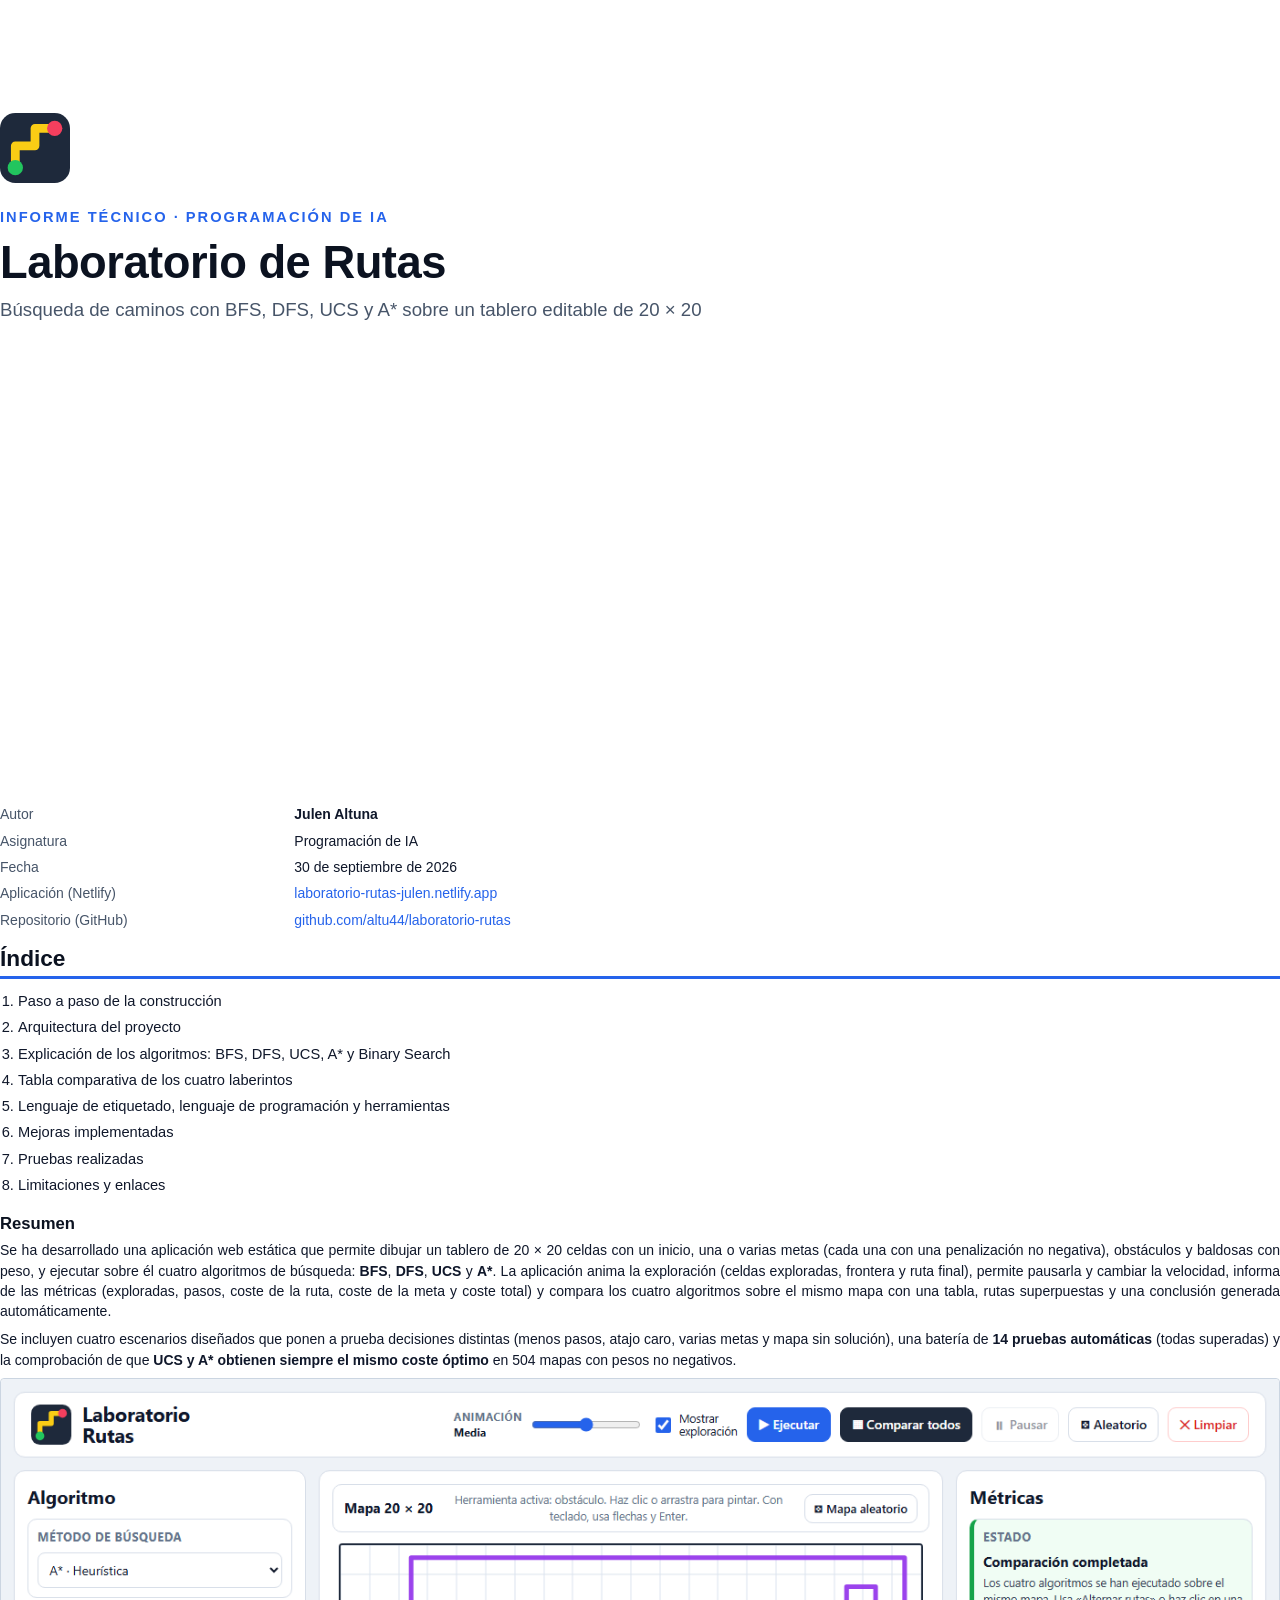
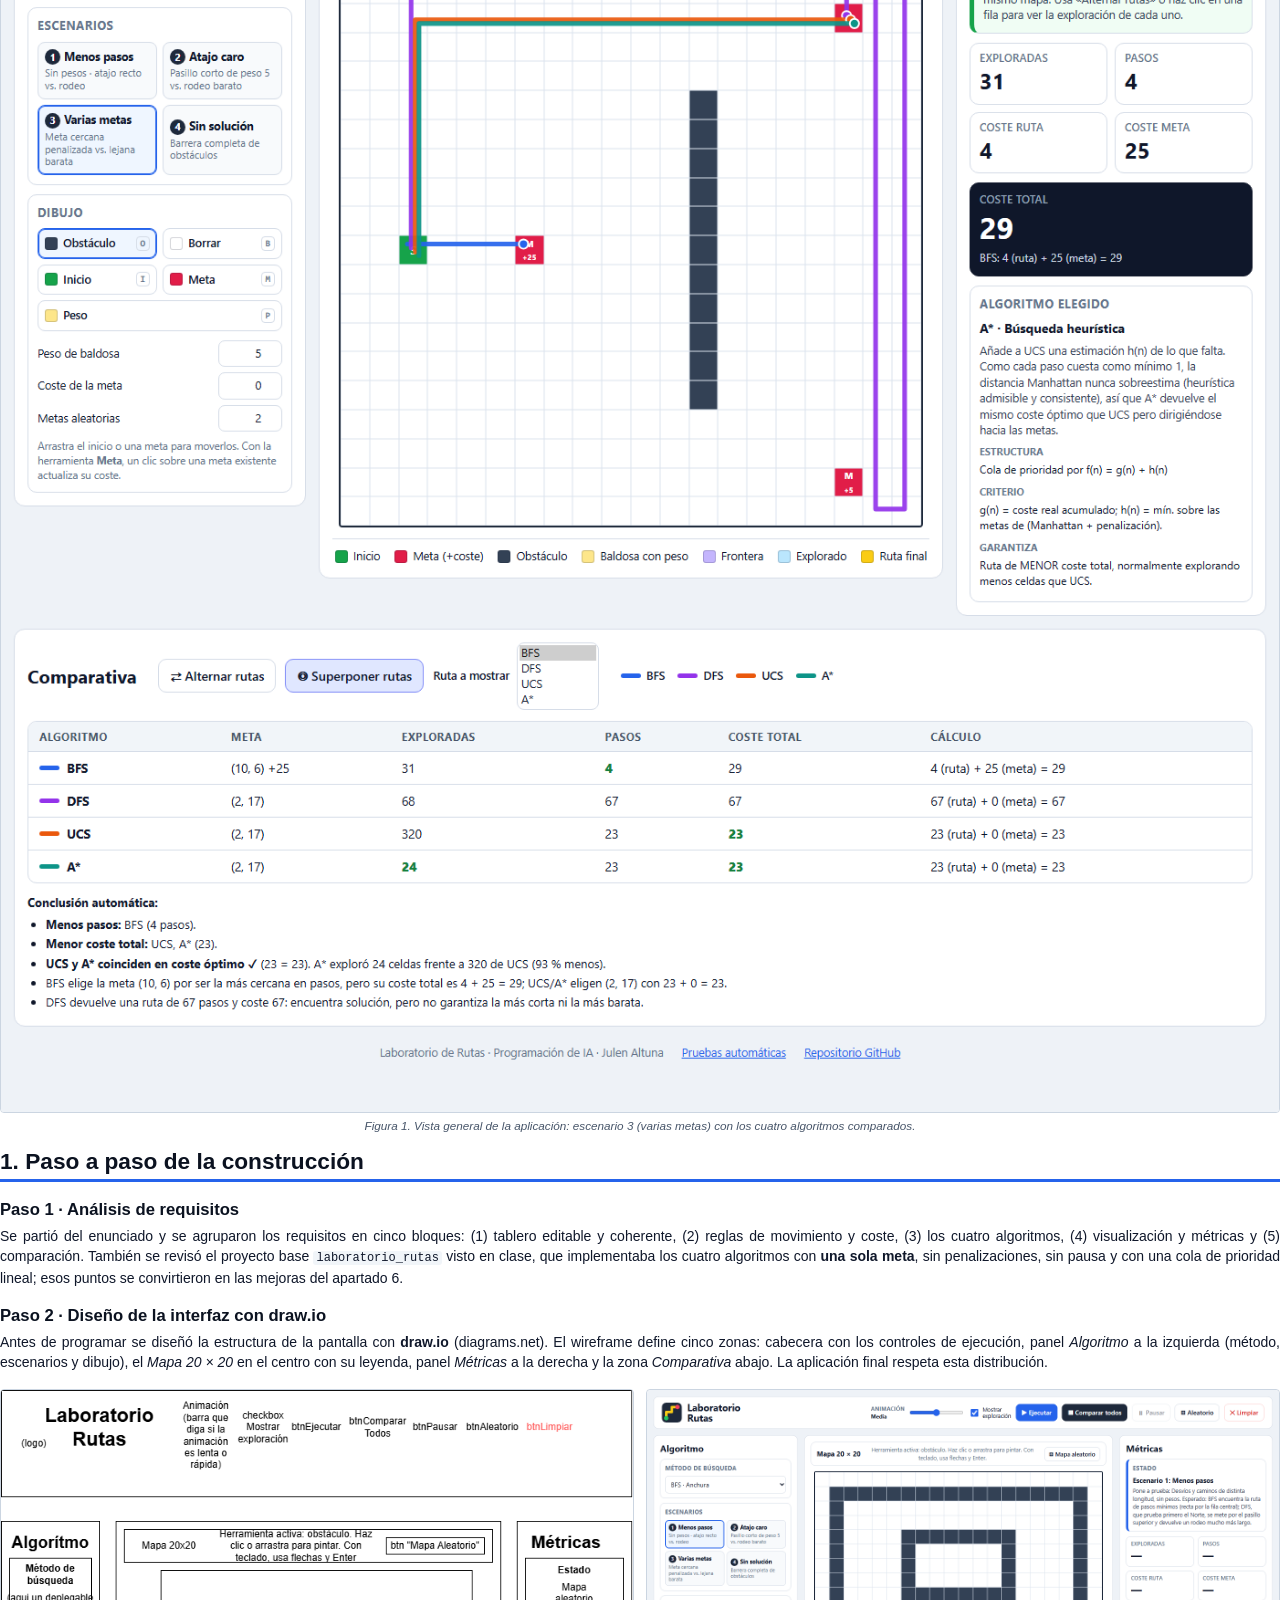
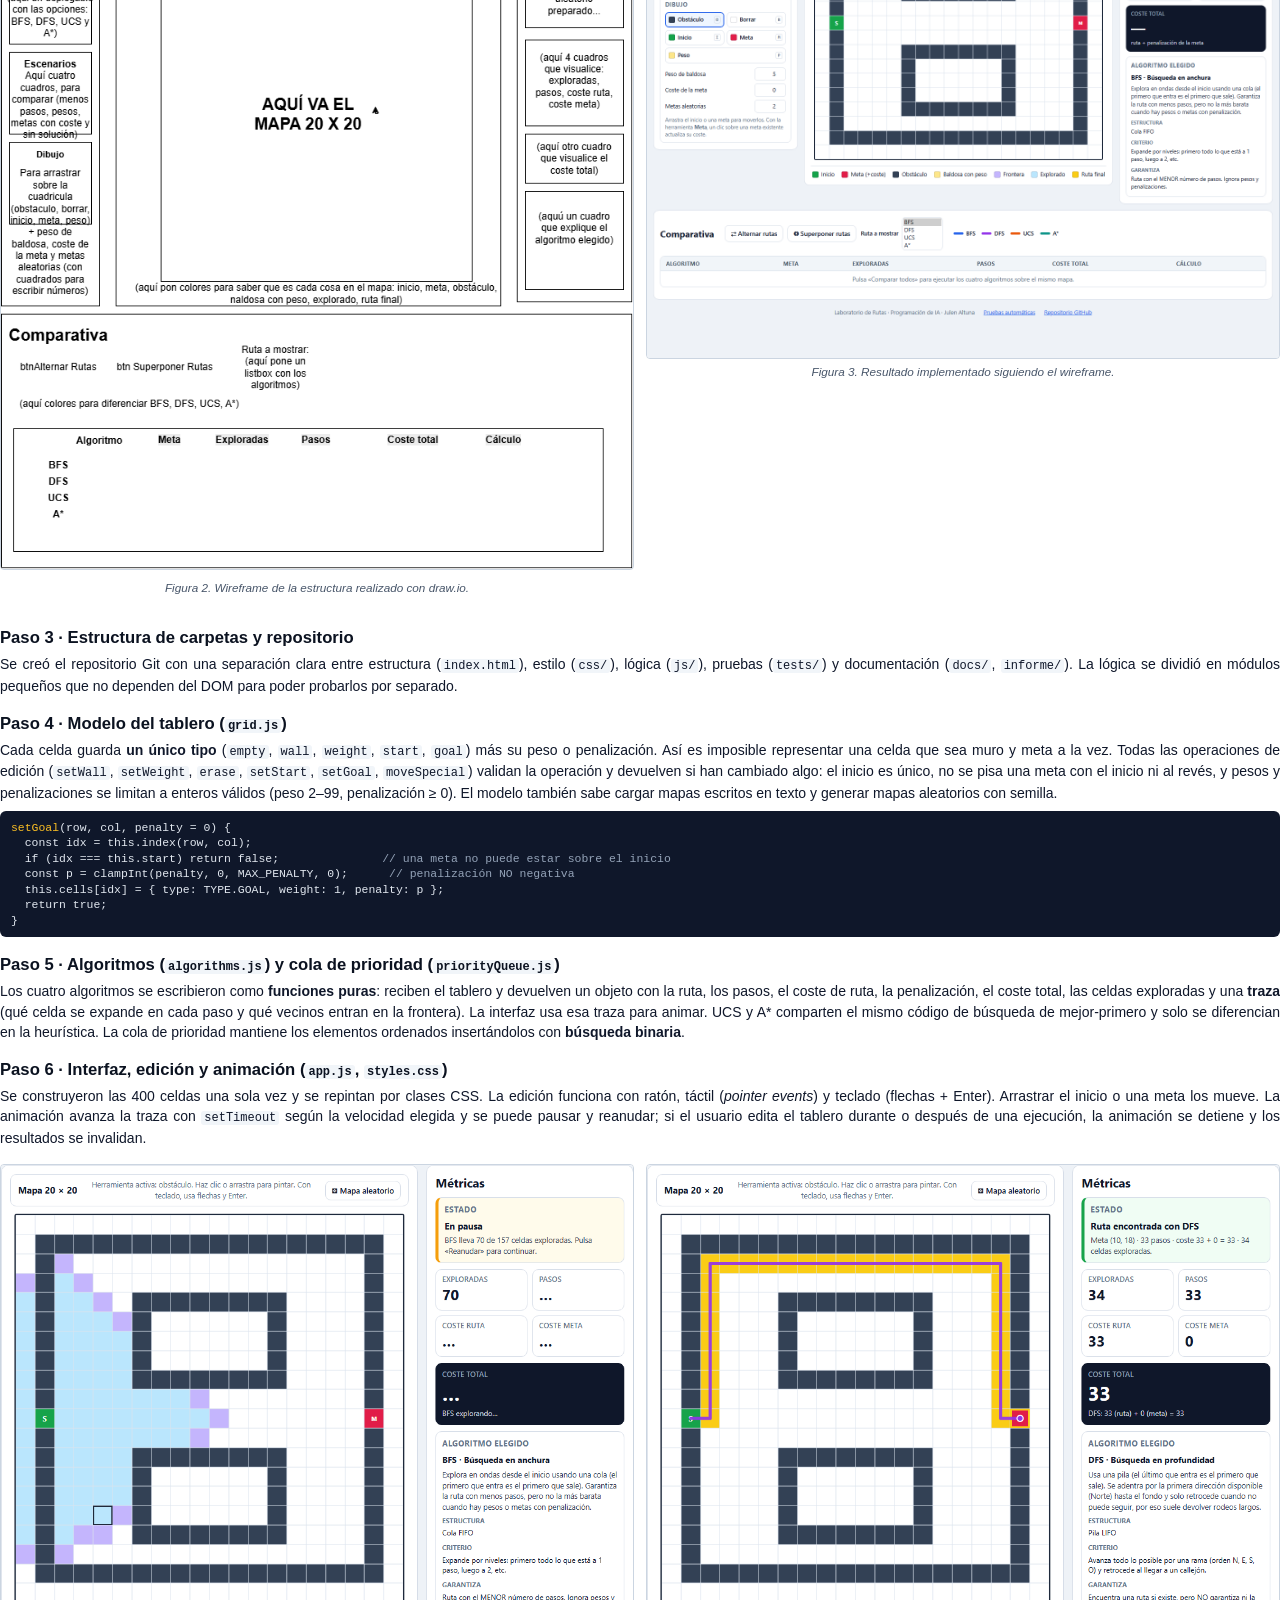
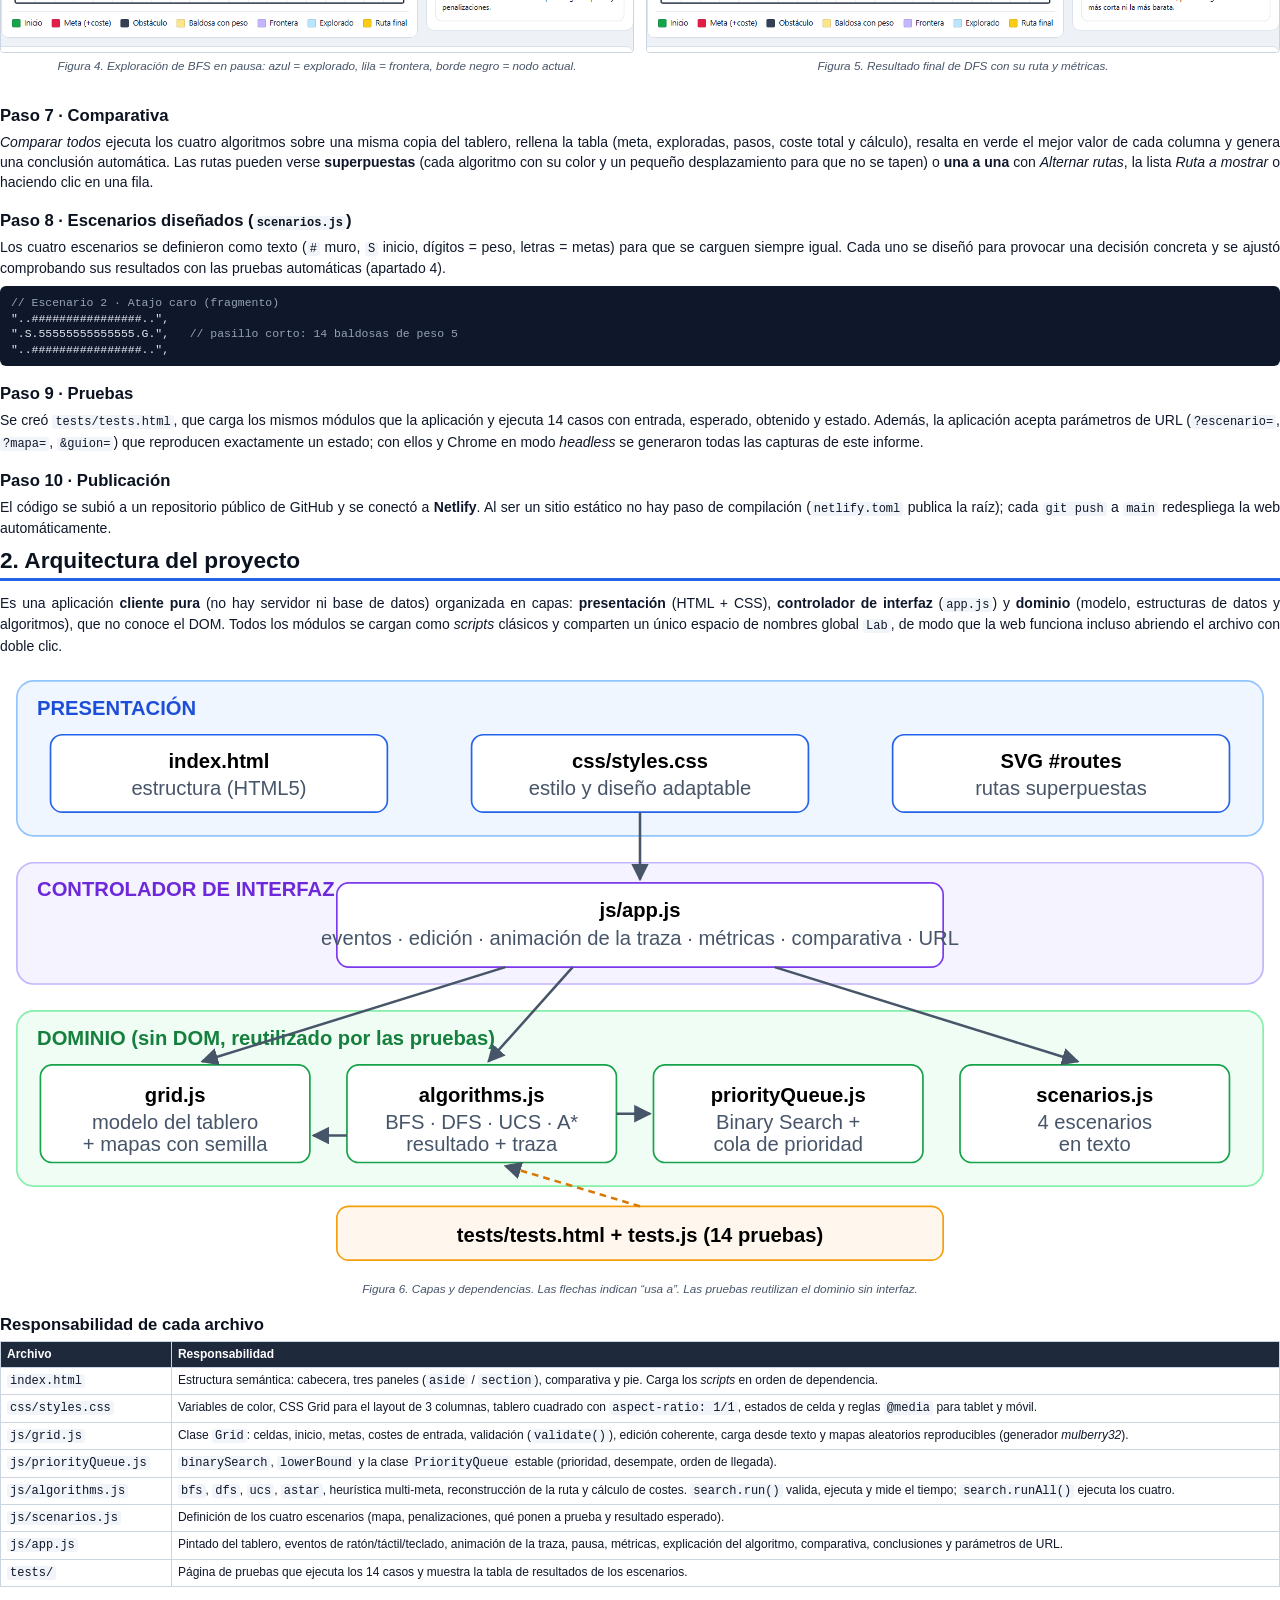
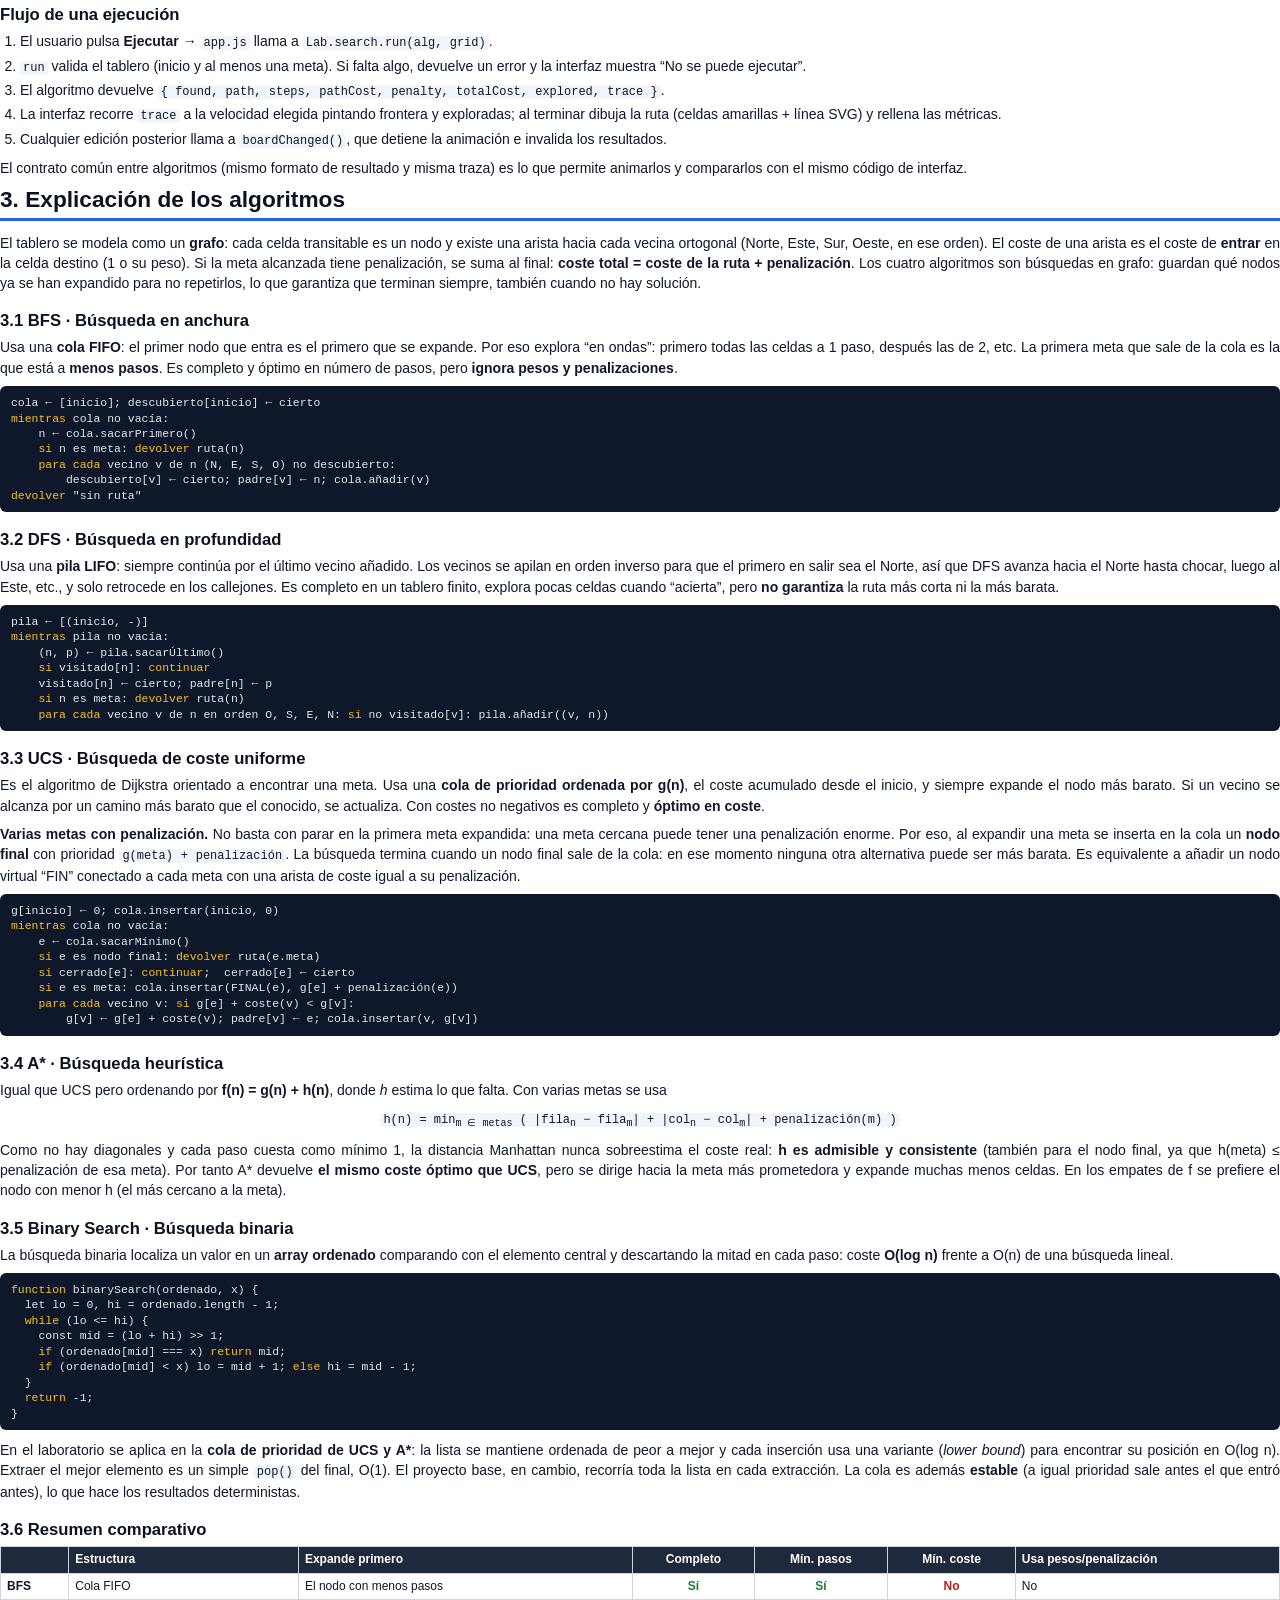
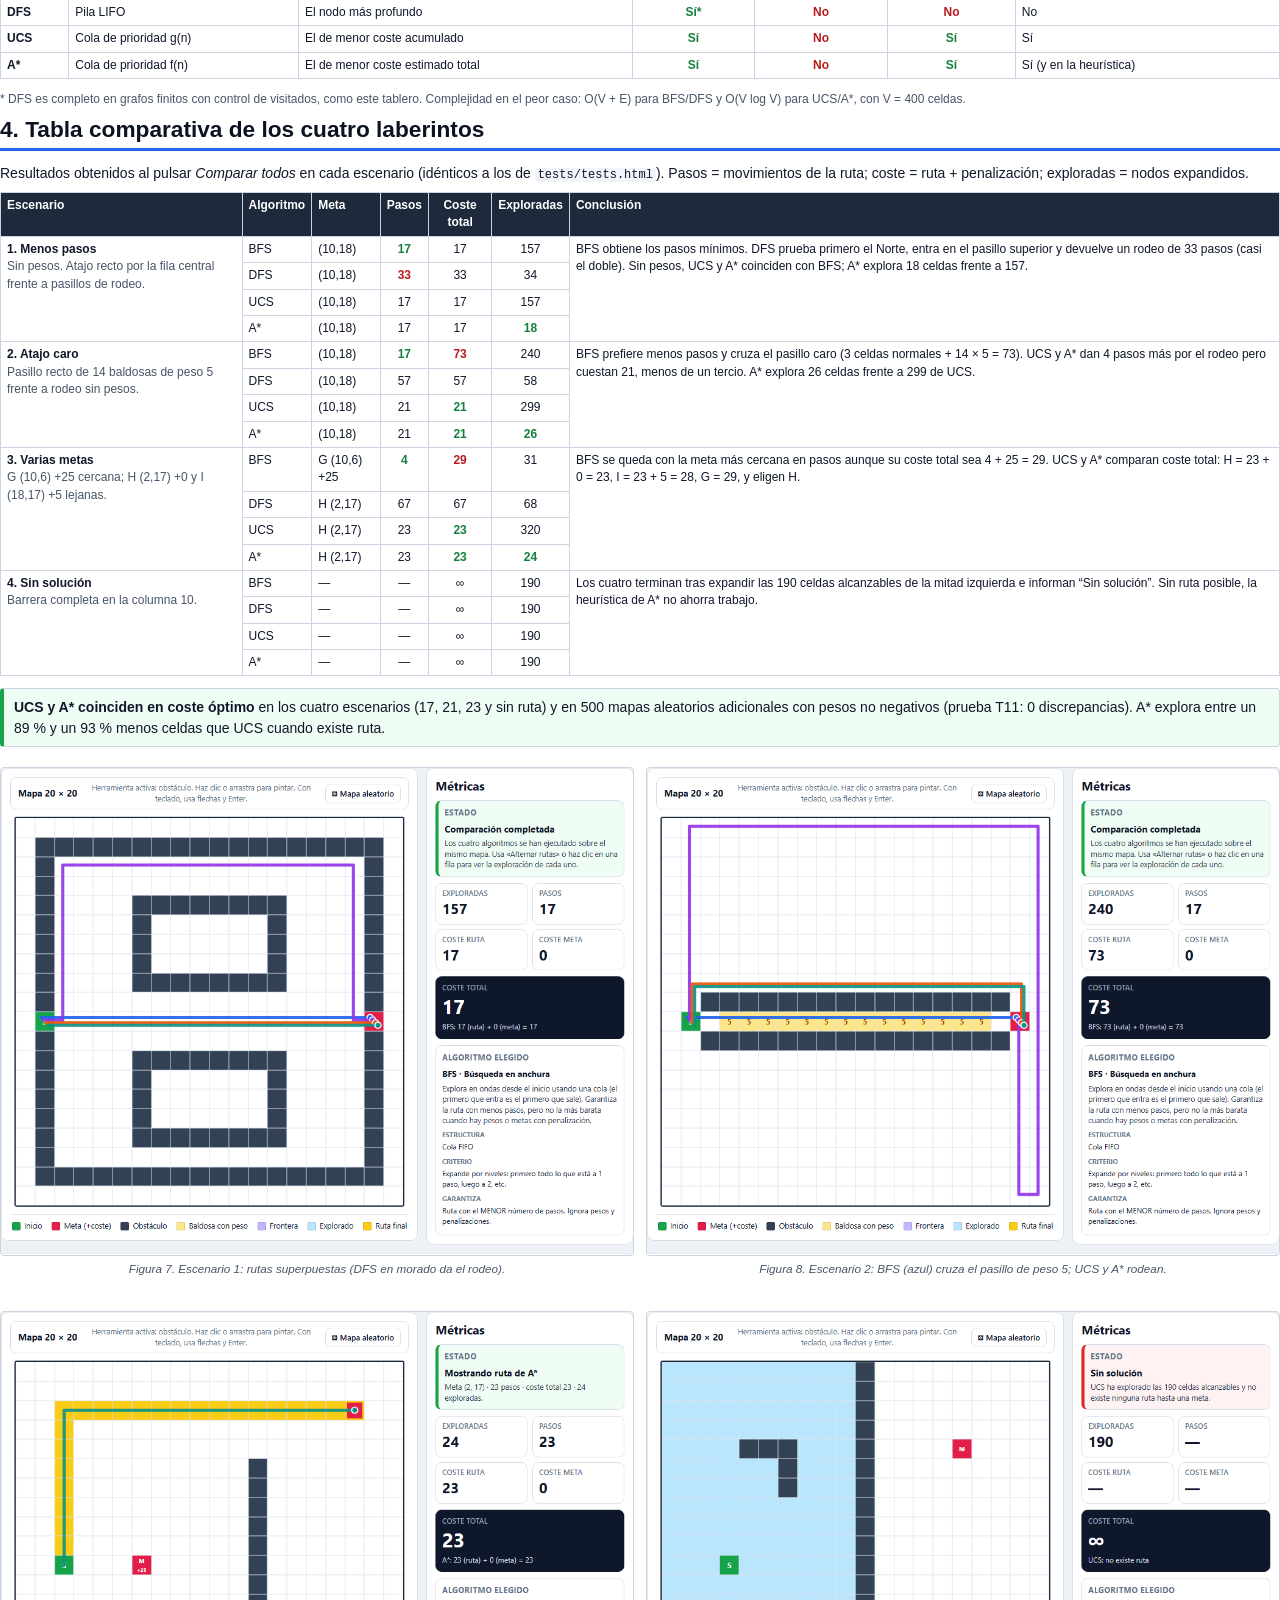
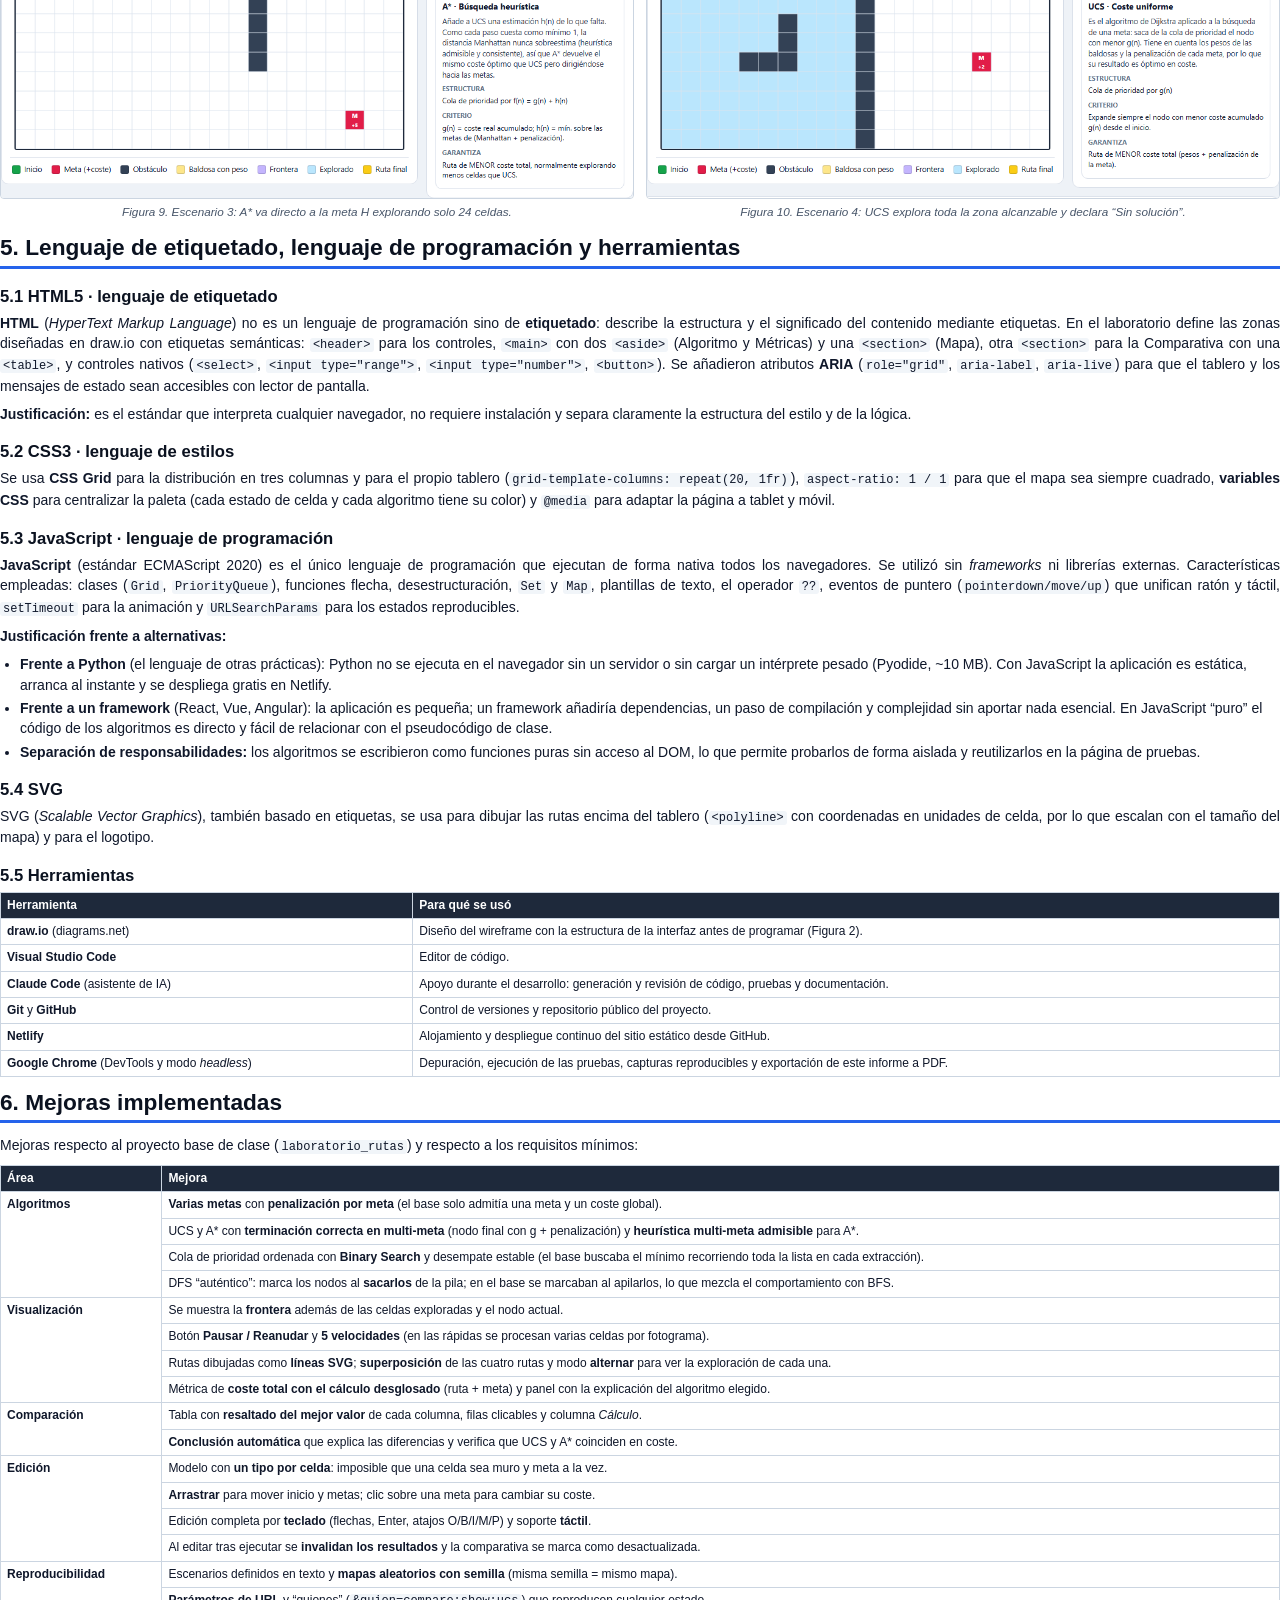
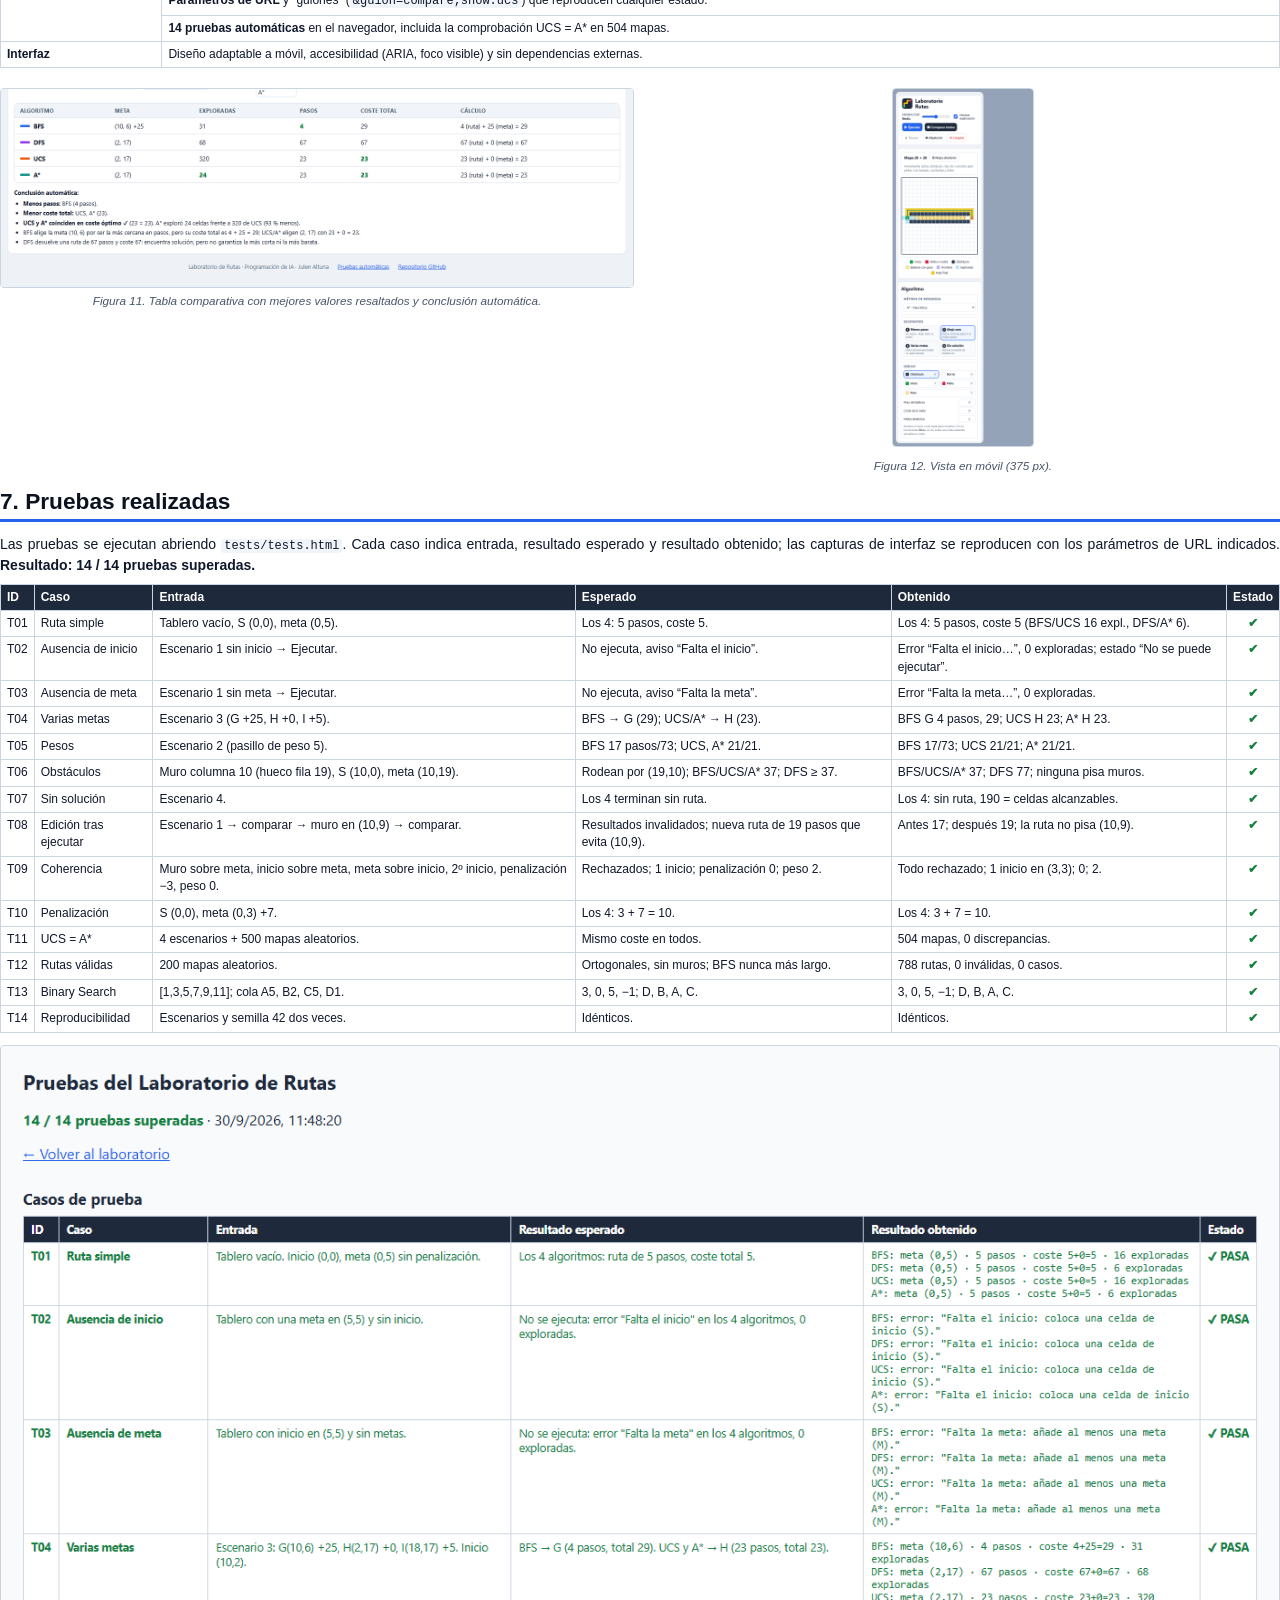
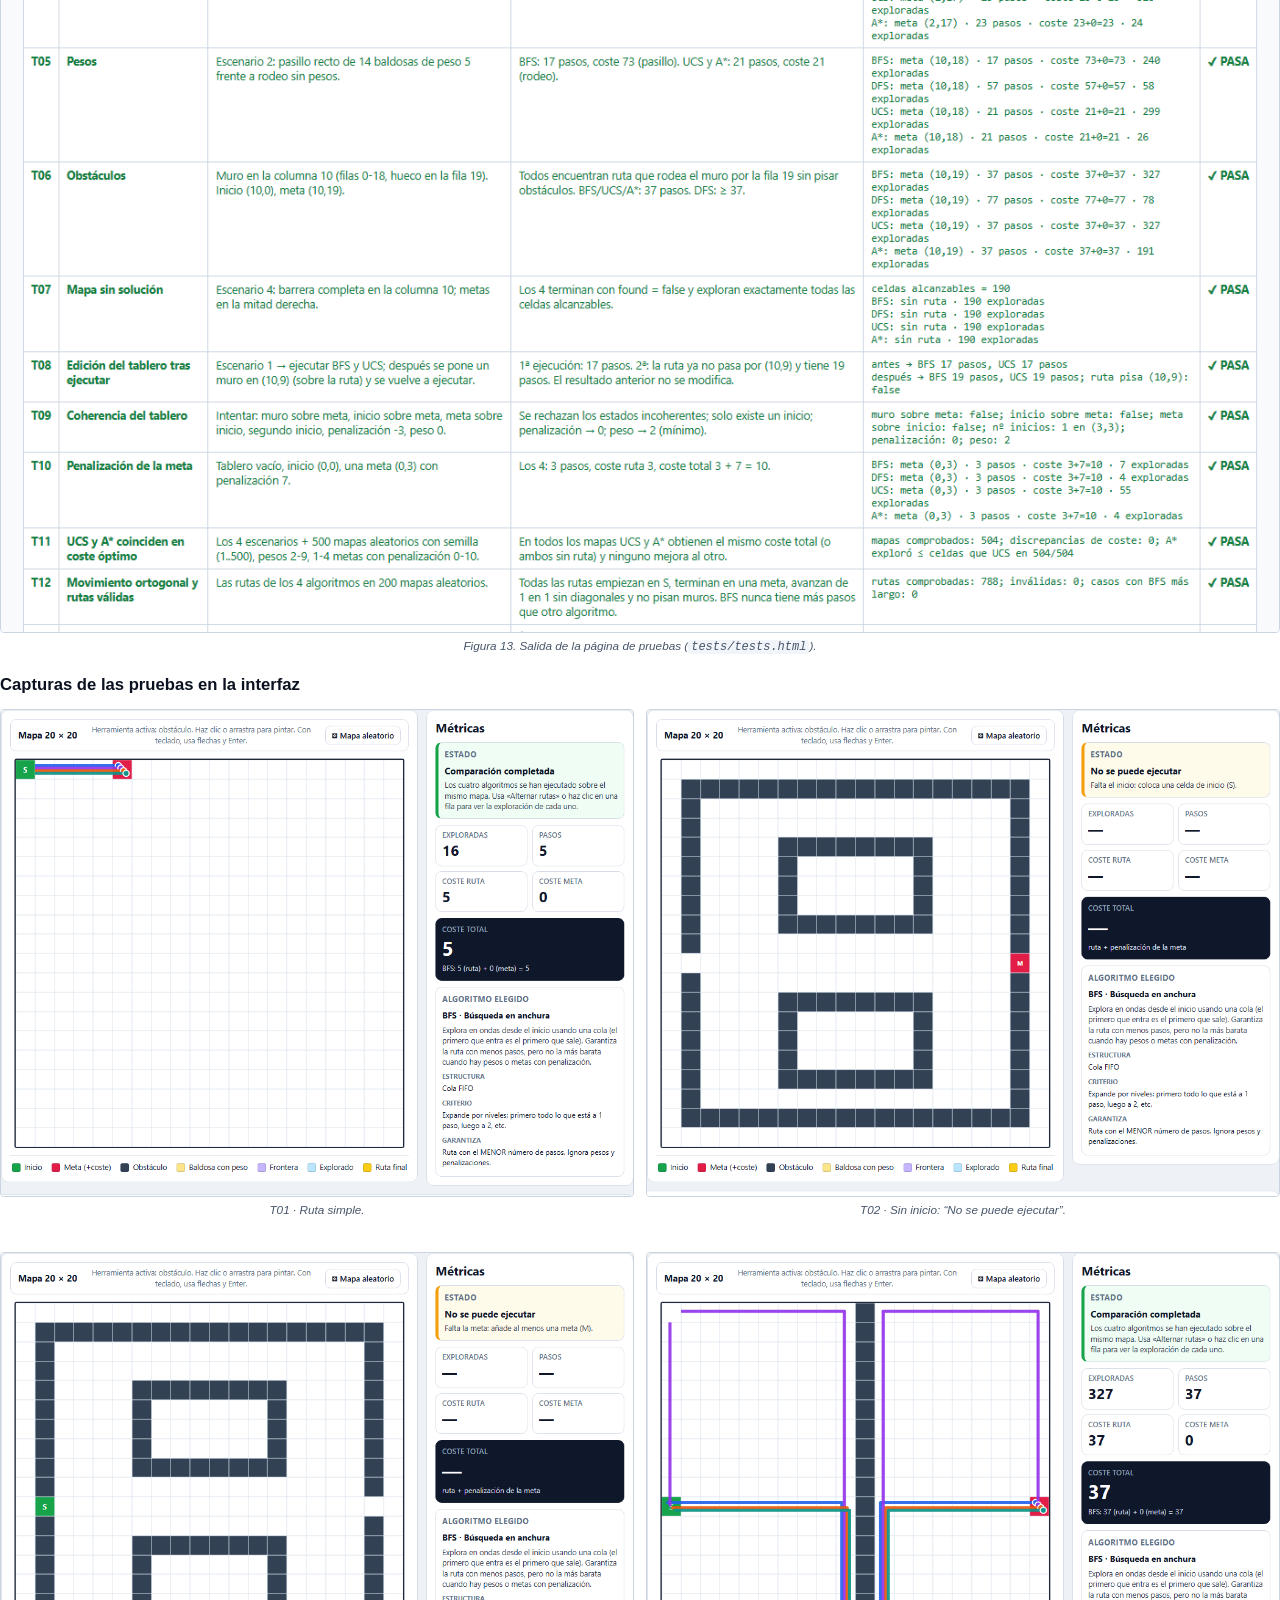
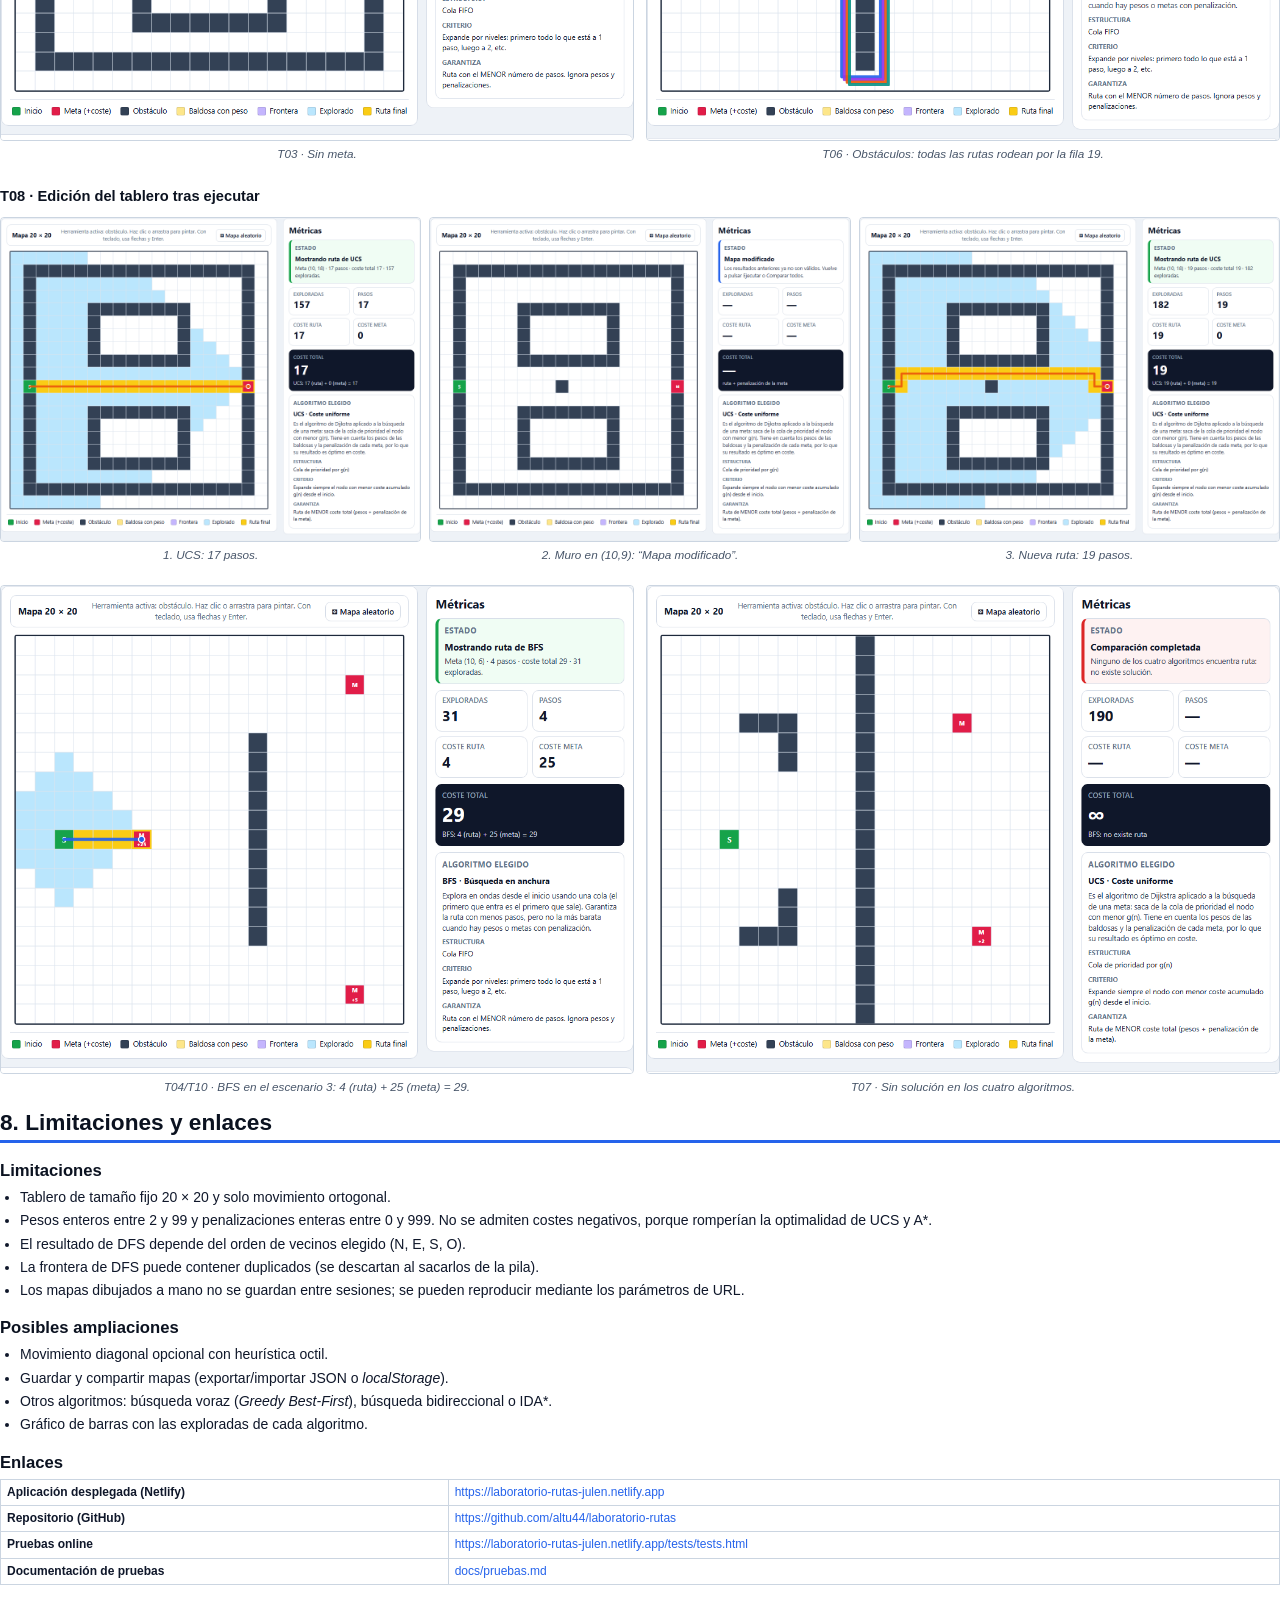
==== commit a1be3bdf: "Ensanchar los paneles de Algoritmo y Métricas Los paneles laterales pasan de 240/260 px a 320/340 px" ====
--- a/informe/informe.html
+++ b/informe/informe.html
@@ -131,8 +131,8 @@
   <h3>Paso 6 · Interfaz, edición y animación (<code>app.js</code>, <code>styles.css</code>)</h3>
   <p>Se construyeron las 400 celdas una sola vez y se repintan por clases CSS. La edición funciona con ratón, táctil (<i>pointer events</i>) y teclado (flechas + Enter). Arrastrar el inicio o una meta los mueve. La animación avanza la traza con <code>setTimeout</code> según la velocidad elegida y se puede pausar y reanudar; si el usuario edita el tablero durante o después de una ejecución, la animación se detiene y los resultados se invalidan.</p>
   <div class="two">
-    <figure><div class="crop" style="--x:270;--y:100;--w:1116;--h:790"><img src="../docs/capturas/02_explorando_bfs.png" alt=""></div><figcaption>Figura 4. Exploración de BFS en pausa: azul = explorado, lila = frontera, borde negro = nodo actual.</figcaption></figure>
-    <figure><div class="crop" style="--x:270;--y:100;--w:1116;--h:790"><img src="../docs/capturas/04_esc1_dfs.png" alt=""></div><figcaption>Figura 5. Resultado final de DFS con su ruta y métricas.</figcaption></figure>
+    <figure><div class="crop" style="--x:348;--y:100;--w:1038;--h:800"><img src="../docs/capturas/02_explorando_bfs.png" alt=""></div><figcaption>Figura 4. Exploración de BFS en pausa: azul = explorado, lila = frontera, borde negro = nodo actual.</figcaption></figure>
+    <figure><div class="crop" style="--x:348;--y:100;--w:1038;--h:800"><img src="../docs/capturas/04_esc1_dfs.png" alt=""></div><figcaption>Figura 5. Resultado final de DFS con su ruta y métricas.</figcaption></figure>
   </div>
 
   <h3>Paso 7 · Comparativa</h3>
@@ -306,10 +306,10 @@
   <div class="box green"><b>UCS y A* coinciden en coste óptimo</b> en los cuatro escenarios (17, 21, 23 y sin ruta) y en 500 mapas aleatorios adicionales con pesos no negativos (prueba T11: 0 discrepancias). A* explora entre un 89 % y un 93 % menos celdas que UCS cuando existe ruta.</div>
 
   <div class="two">
-    <figure><div class="crop" style="--x:270;--y:100;--w:1116;--h:790"><img src="../docs/capturas/05_esc1_comparar.png" alt=""></div><figcaption>Figura 7. Escenario 1: rutas superpuestas (DFS en morado da el rodeo).</figcaption></figure>
-    <figure><div class="crop" style="--x:270;--y:100;--w:1116;--h:790"><img src="../docs/capturas/06_esc2_comparar.png" alt=""></div><figcaption>Figura 8. Escenario 2: BFS (azul) cruza el pasillo de peso 5; UCS y A* rodean.</figcaption></figure>
-    <figure><div class="crop" style="--x:270;--y:100;--w:1116;--h:790"><img src="../docs/capturas/10_esc3_astar.png" alt=""></div><figcaption>Figura 9. Escenario 3: A* va directo a la meta H explorando solo 24 celdas.</figcaption></figure>
-    <figure><div class="crop" style="--x:270;--y:100;--w:1116;--h:790"><img src="../docs/capturas/12_esc4_ucs.png" alt=""></div><figcaption>Figura 10. Escenario 4: UCS explora toda la zona alcanzable y declara “Sin solución”.</figcaption></figure>
+    <figure><div class="crop" style="--x:348;--y:100;--w:1038;--h:800"><img src="../docs/capturas/05_esc1_comparar.png" alt=""></div><figcaption>Figura 7. Escenario 1: rutas superpuestas (DFS en morado da el rodeo).</figcaption></figure>
+    <figure><div class="crop" style="--x:348;--y:100;--w:1038;--h:800"><img src="../docs/capturas/06_esc2_comparar.png" alt=""></div><figcaption>Figura 8. Escenario 2: BFS (azul) cruza el pasillo de peso 5; UCS y A* rodean.</figcaption></figure>
+    <figure><div class="crop" style="--x:348;--y:100;--w:1038;--h:800"><img src="../docs/capturas/10_esc3_astar.png" alt=""></div><figcaption>Figura 9. Escenario 3: A* va directo a la meta H explorando solo 24 celdas.</figcaption></figure>
+    <figure><div class="crop" style="--x:348;--y:100;--w:1038;--h:800"><img src="../docs/capturas/12_esc4_ucs.png" alt=""></div><figcaption>Figura 10. Escenario 4: UCS explora toda la zona alcanzable y declara “Sin solución”.</figcaption></figure>
   </div>
 </section>
 
@@ -405,20 +405,20 @@
 
   <h3>Capturas de las pruebas en la interfaz</h3>
   <div class="two">
-    <figure><div class="crop" style="--x:270;--y:100;--w:1116;--h:790"><img src="../docs/capturas/t01_ruta_simple.png" alt=""></div><figcaption>T01 · Ruta simple.</figcaption></figure>
-    <figure><div class="crop" style="--x:270;--y:100;--w:1116;--h:790"><img src="../docs/capturas/t02_sin_inicio.png" alt=""></div><figcaption>T02 · Sin inicio: “No se puede ejecutar”.</figcaption></figure>
-    <figure><div class="crop" style="--x:270;--y:100;--w:1116;--h:790"><img src="../docs/capturas/t03_sin_meta.png" alt=""></div><figcaption>T03 · Sin meta.</figcaption></figure>
-    <figure><div class="crop" style="--x:270;--y:100;--w:1116;--h:790"><img src="../docs/capturas/t06_obstaculos.png" alt=""></div><figcaption>T06 · Obstáculos: todas las rutas rodean por la fila 19.</figcaption></figure>
+    <figure><div class="crop" style="--x:348;--y:100;--w:1038;--h:800"><img src="../docs/capturas/t01_ruta_simple.png" alt=""></div><figcaption>T01 · Ruta simple.</figcaption></figure>
+    <figure><div class="crop" style="--x:348;--y:100;--w:1038;--h:800"><img src="../docs/capturas/t02_sin_inicio.png" alt=""></div><figcaption>T02 · Sin inicio: “No se puede ejecutar”.</figcaption></figure>
+    <figure><div class="crop" style="--x:348;--y:100;--w:1038;--h:800"><img src="../docs/capturas/t03_sin_meta.png" alt=""></div><figcaption>T03 · Sin meta.</figcaption></figure>
+    <figure><div class="crop" style="--x:348;--y:100;--w:1038;--h:800"><img src="../docs/capturas/t06_obstaculos.png" alt=""></div><figcaption>T06 · Obstáculos: todas las rutas rodean por la fila 19.</figcaption></figure>
   </div>
   <h4>T08 · Edición del tablero tras ejecutar</h4>
   <div class="three">
-    <figure><div class="crop" style="--x:270;--y:100;--w:1116;--h:790"><img src="../docs/capturas/t08a_antes_editar.png" alt=""></div><figcaption>1. UCS: 17 pasos.</figcaption></figure>
-    <figure><div class="crop" style="--x:270;--y:100;--w:1116;--h:790"><img src="../docs/capturas/t08b_tras_editar.png" alt=""></div><figcaption>2. Muro en (10,9): “Mapa modificado”.</figcaption></figure>
-    <figure><div class="crop" style="--x:270;--y:100;--w:1116;--h:790"><img src="../docs/capturas/t08c_reejecutar.png" alt=""></div><figcaption>3. Nueva ruta: 19 pasos.</figcaption></figure>
-  </div>
-  <div class="two">
-    <figure><div class="crop" style="--x:270;--y:100;--w:1116;--h:790"><img src="../docs/capturas/t10_penalizacion.png" alt=""></div><figcaption>T04/T10 · BFS en el escenario 3: 4 (ruta) + 25 (meta) = 29.</figcaption></figure>
-    <figure><div class="crop" style="--x:270;--y:100;--w:1116;--h:790"><img src="../docs/capturas/11_esc4_comparar.png" alt=""></div><figcaption>T07 · Sin solución en los cuatro algoritmos.</figcaption></figure>
+    <figure><div class="crop" style="--x:348;--y:100;--w:1038;--h:800"><img src="../docs/capturas/t08a_antes_editar.png" alt=""></div><figcaption>1. UCS: 17 pasos.</figcaption></figure>
+    <figure><div class="crop" style="--x:348;--y:100;--w:1038;--h:800"><img src="../docs/capturas/t08b_tras_editar.png" alt=""></div><figcaption>2. Muro en (10,9): “Mapa modificado”.</figcaption></figure>
+    <figure><div class="crop" style="--x:348;--y:100;--w:1038;--h:800"><img src="../docs/capturas/t08c_reejecutar.png" alt=""></div><figcaption>3. Nueva ruta: 19 pasos.</figcaption></figure>
+  </div>
+  <div class="two">
+    <figure><div class="crop" style="--x:348;--y:100;--w:1038;--h:800"><img src="../docs/capturas/t10_penalizacion.png" alt=""></div><figcaption>T04/T10 · BFS en el escenario 3: 4 (ruta) + 25 (meta) = 29.</figcaption></figure>
+    <figure><div class="crop" style="--x:348;--y:100;--w:1038;--h:800"><img src="../docs/capturas/11_esc4_comparar.png" alt=""></div><figcaption>T07 · Sin solución en los cuatro algoritmos.</figcaption></figure>
   </div>
 </section>
 
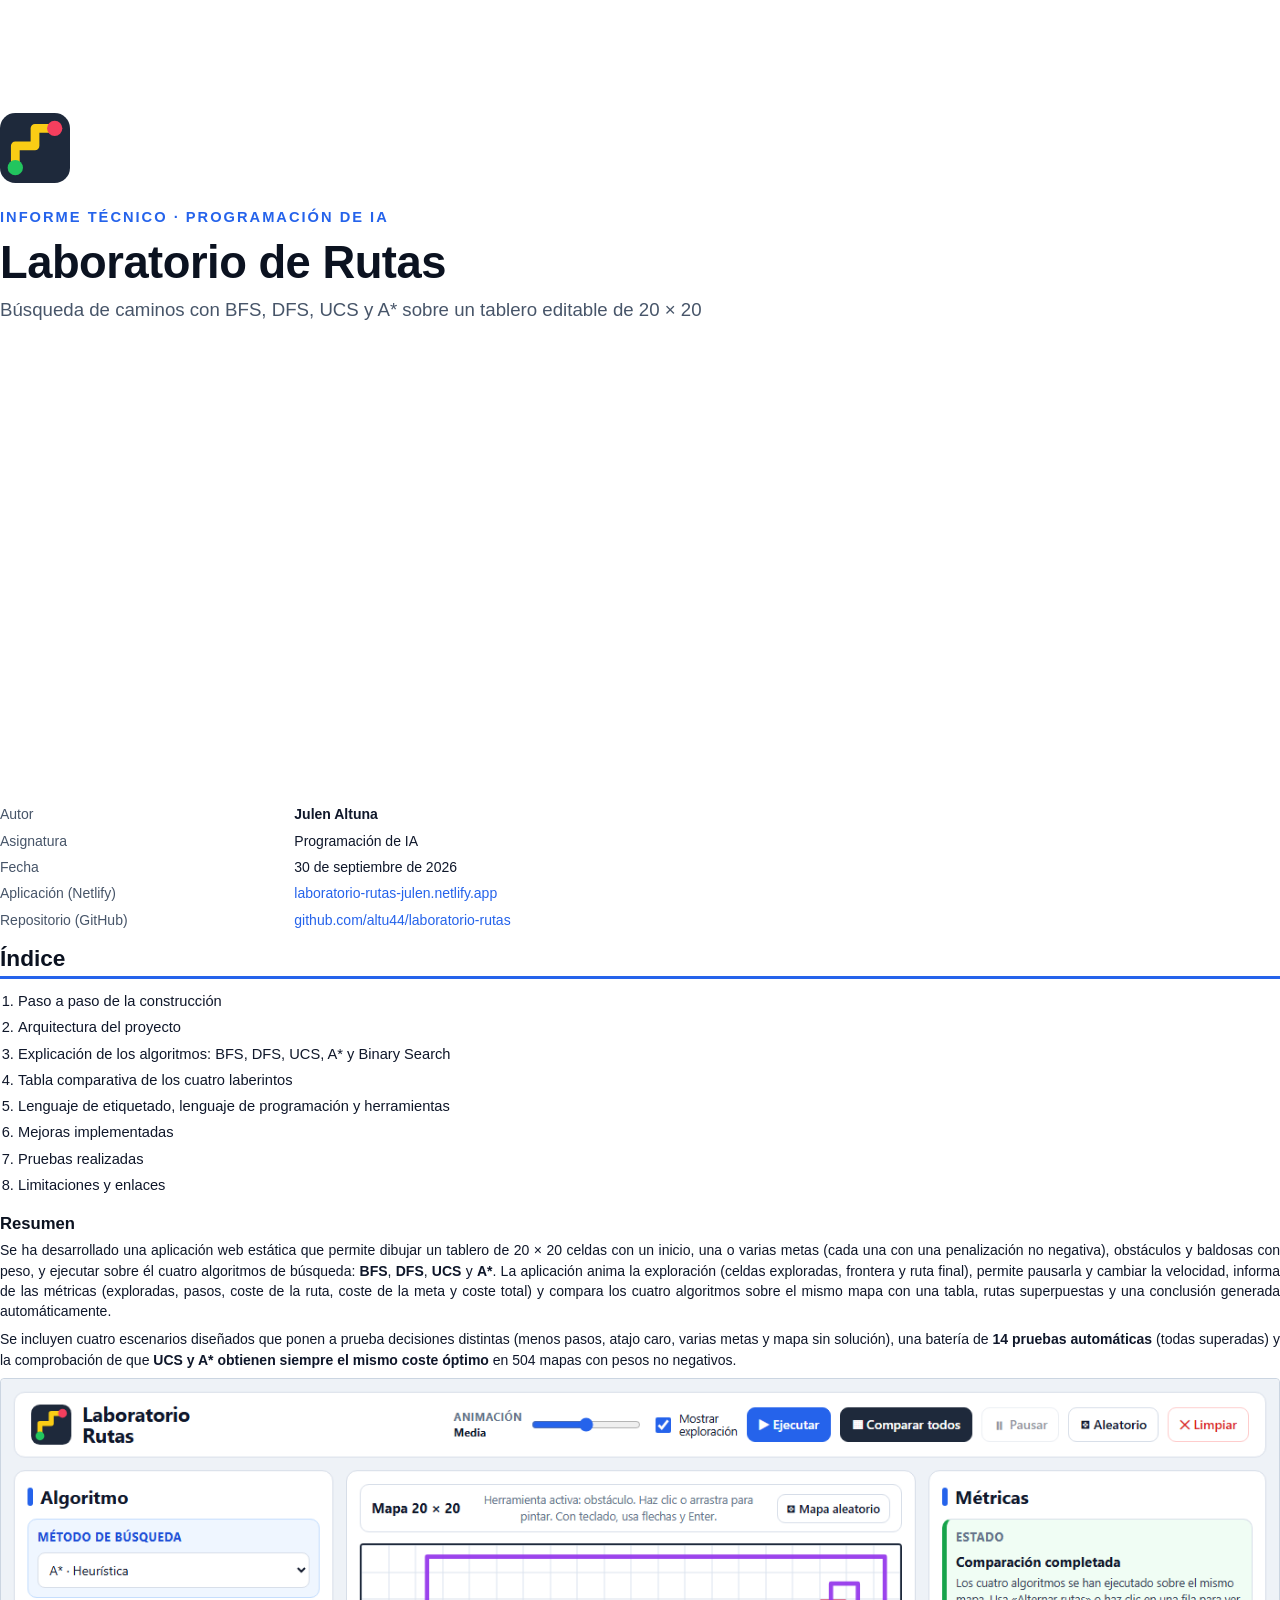
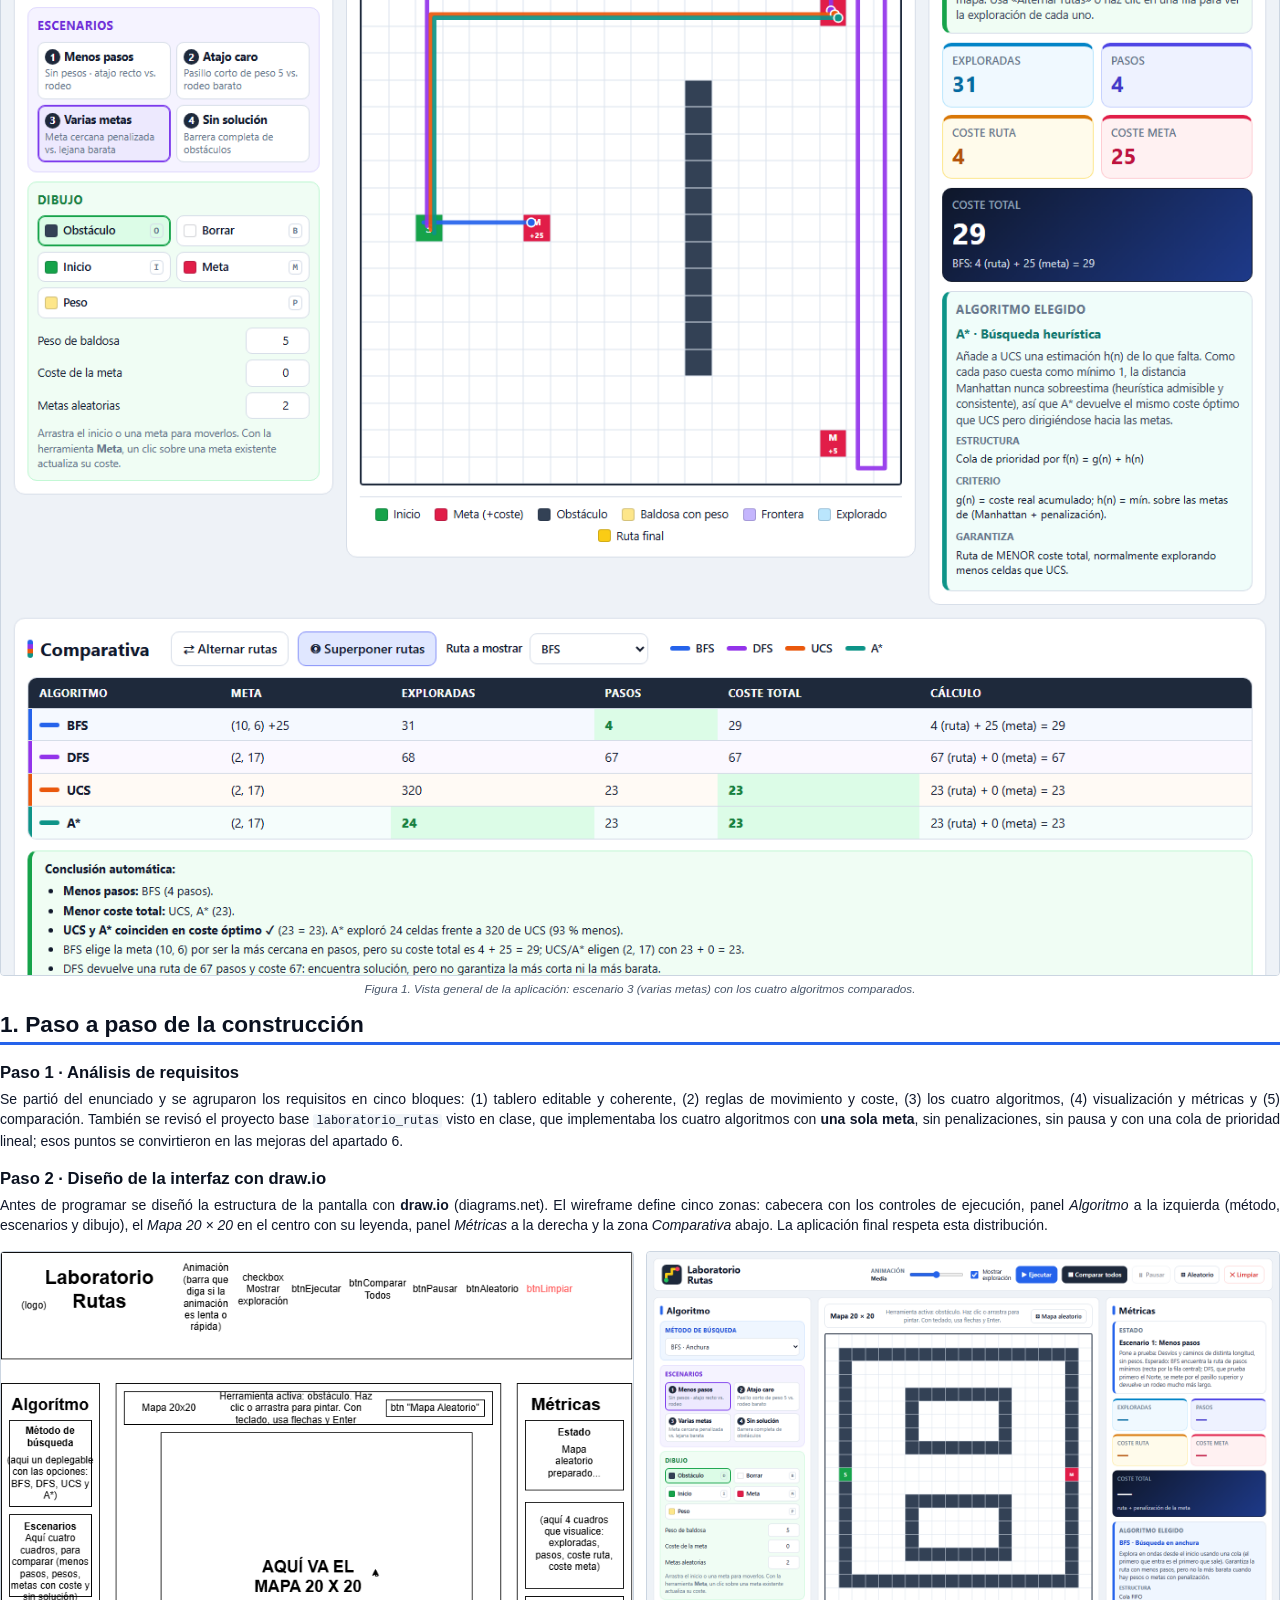
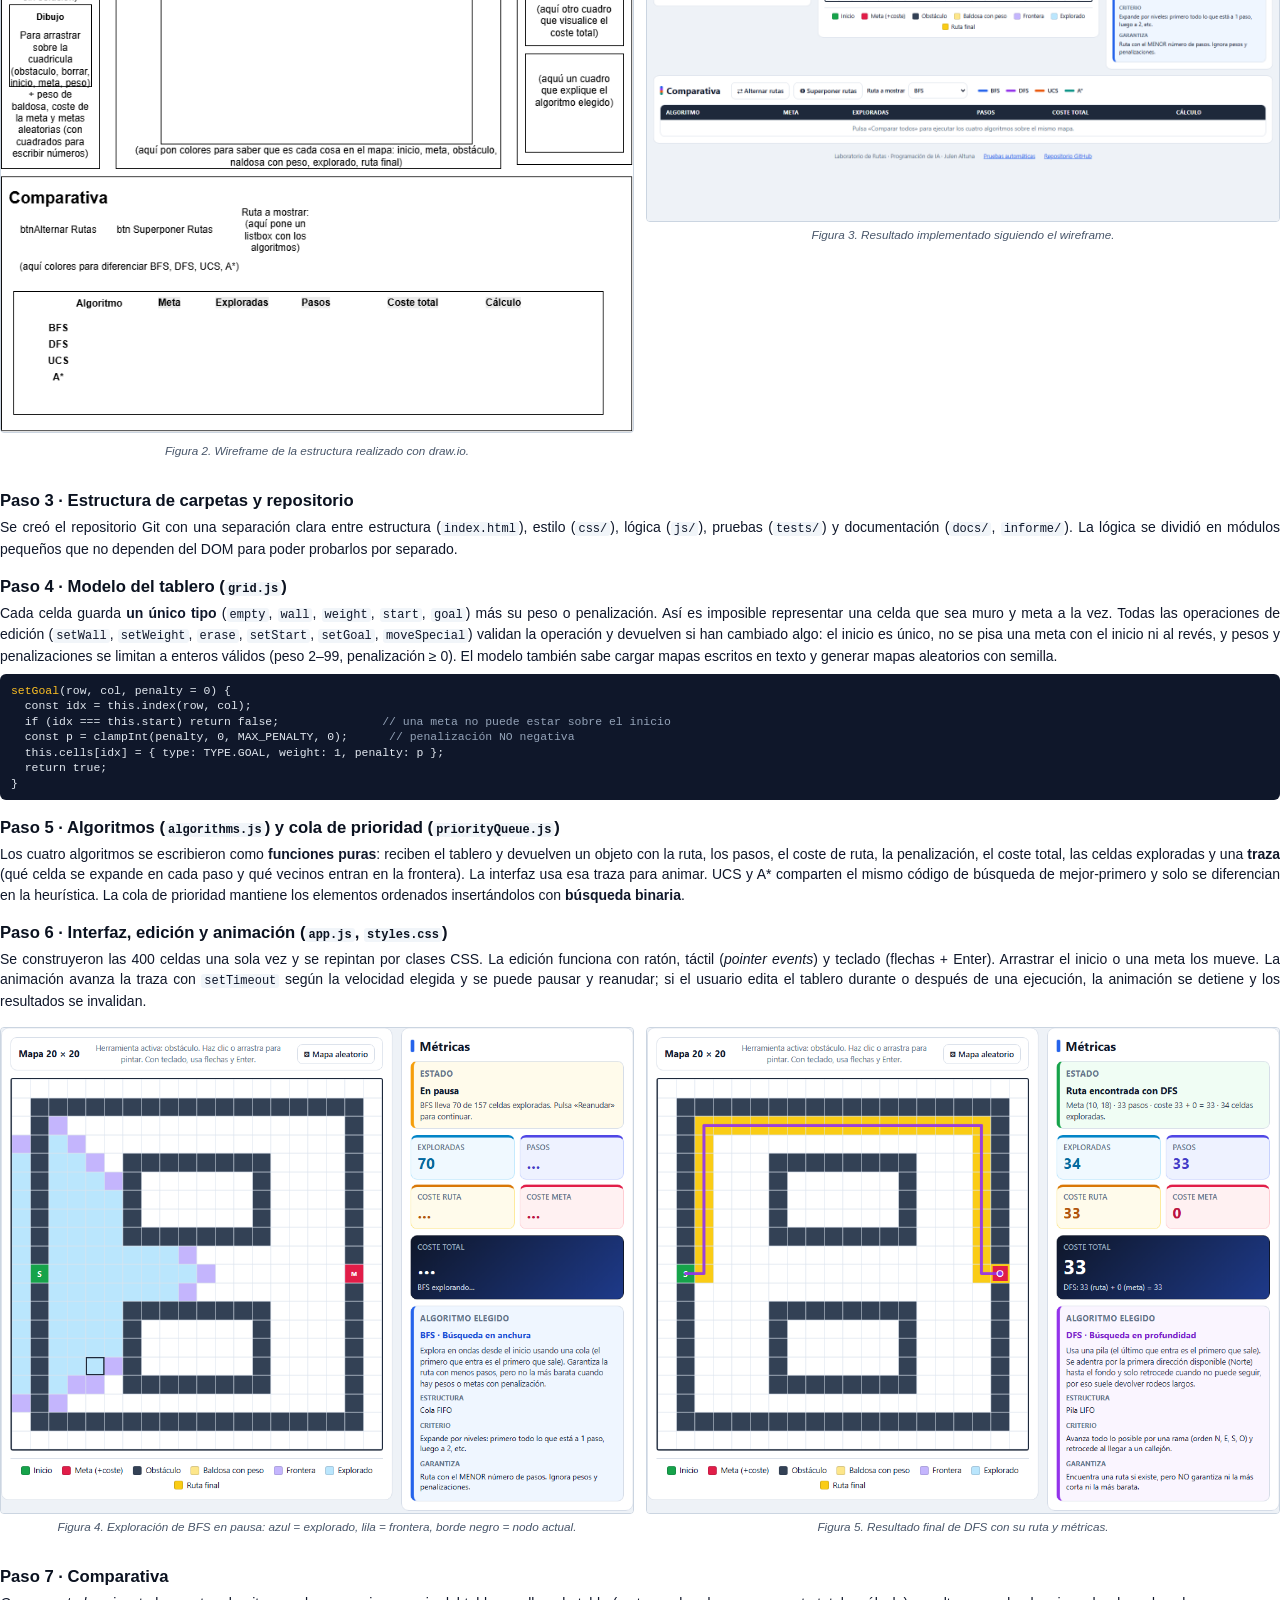
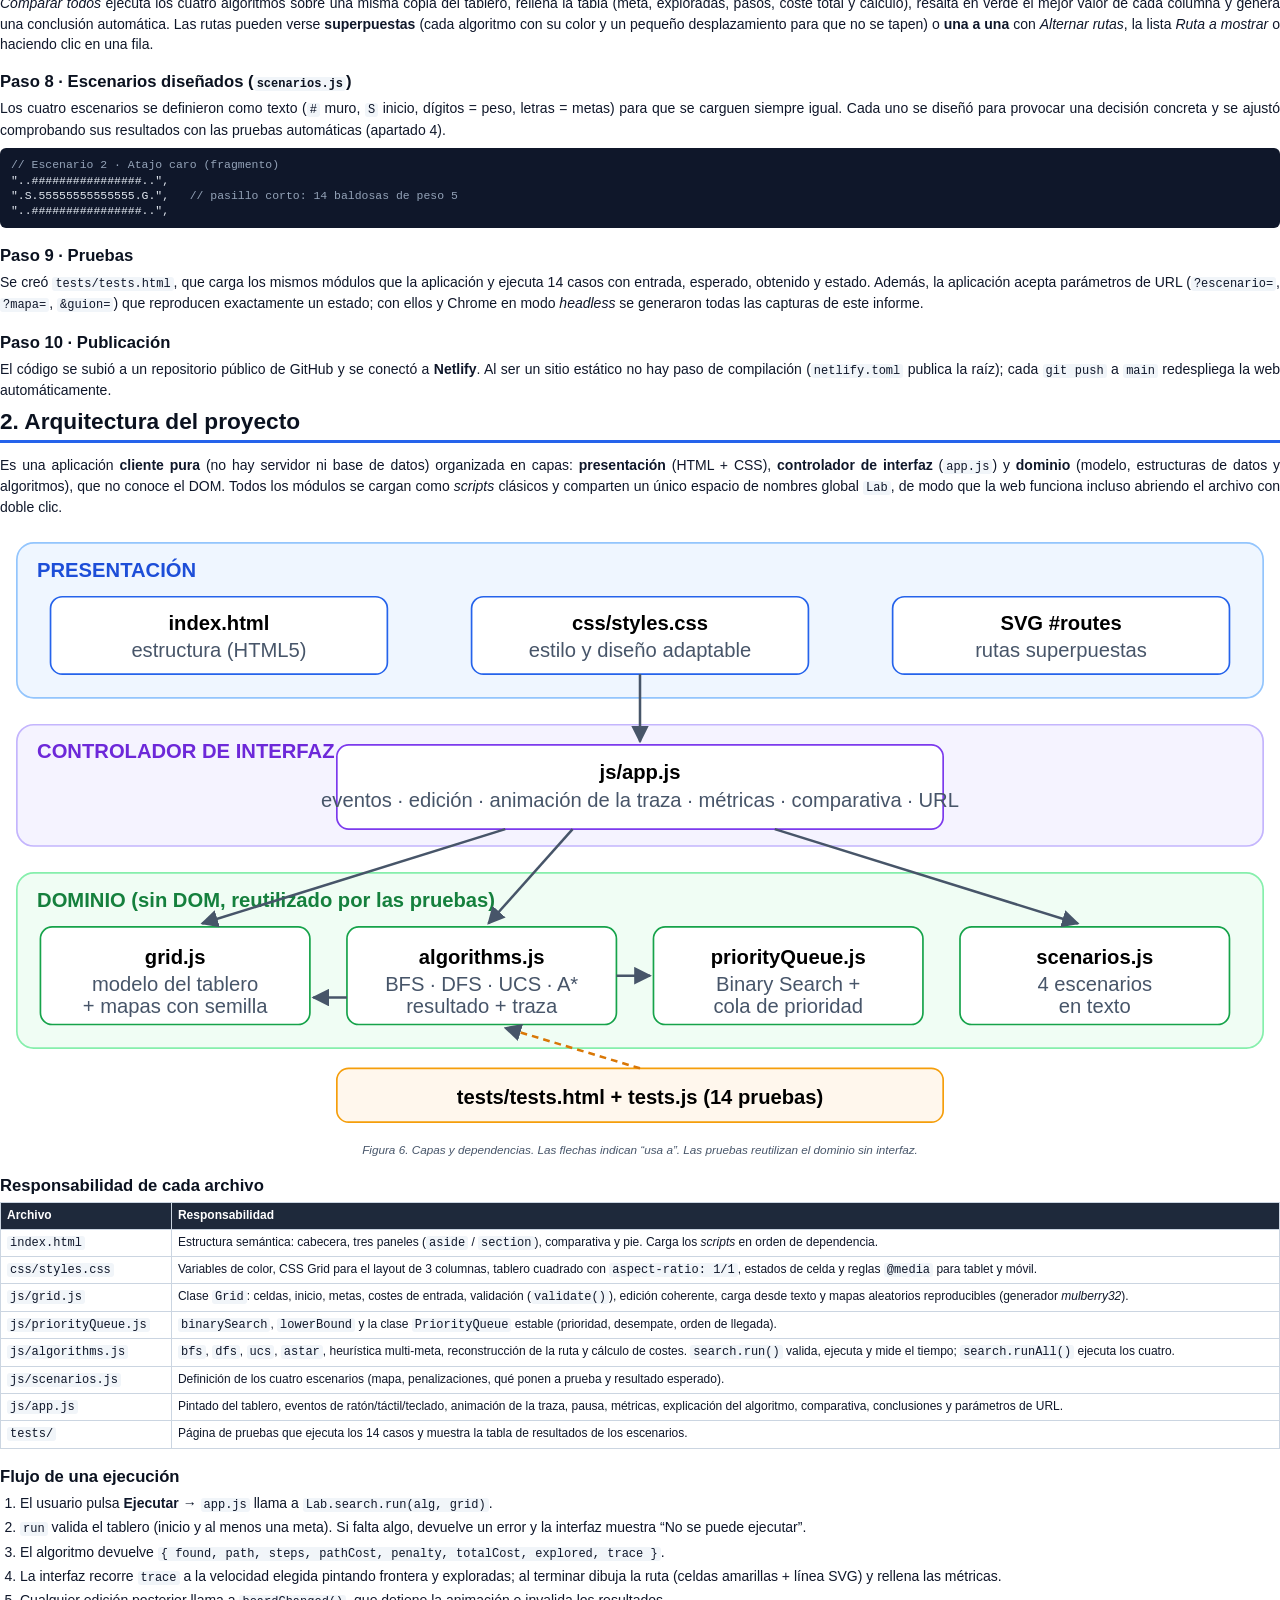
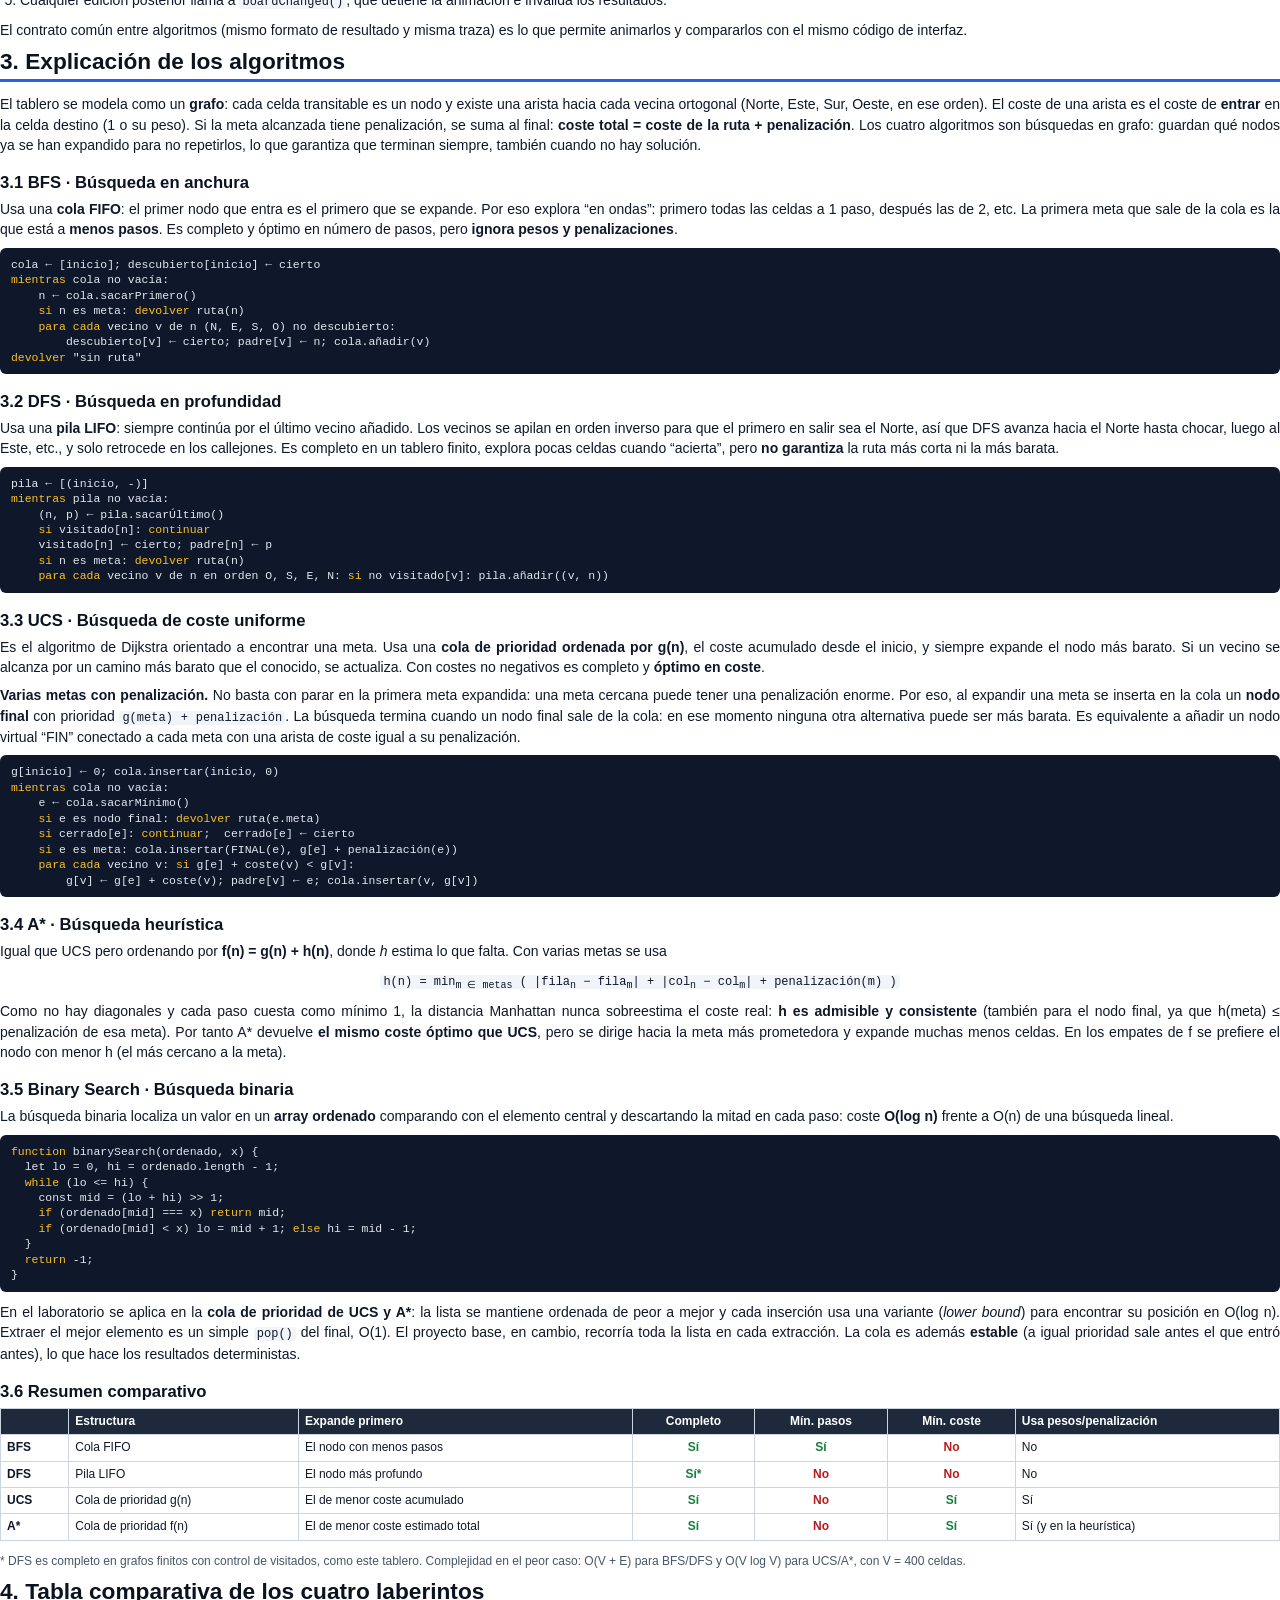
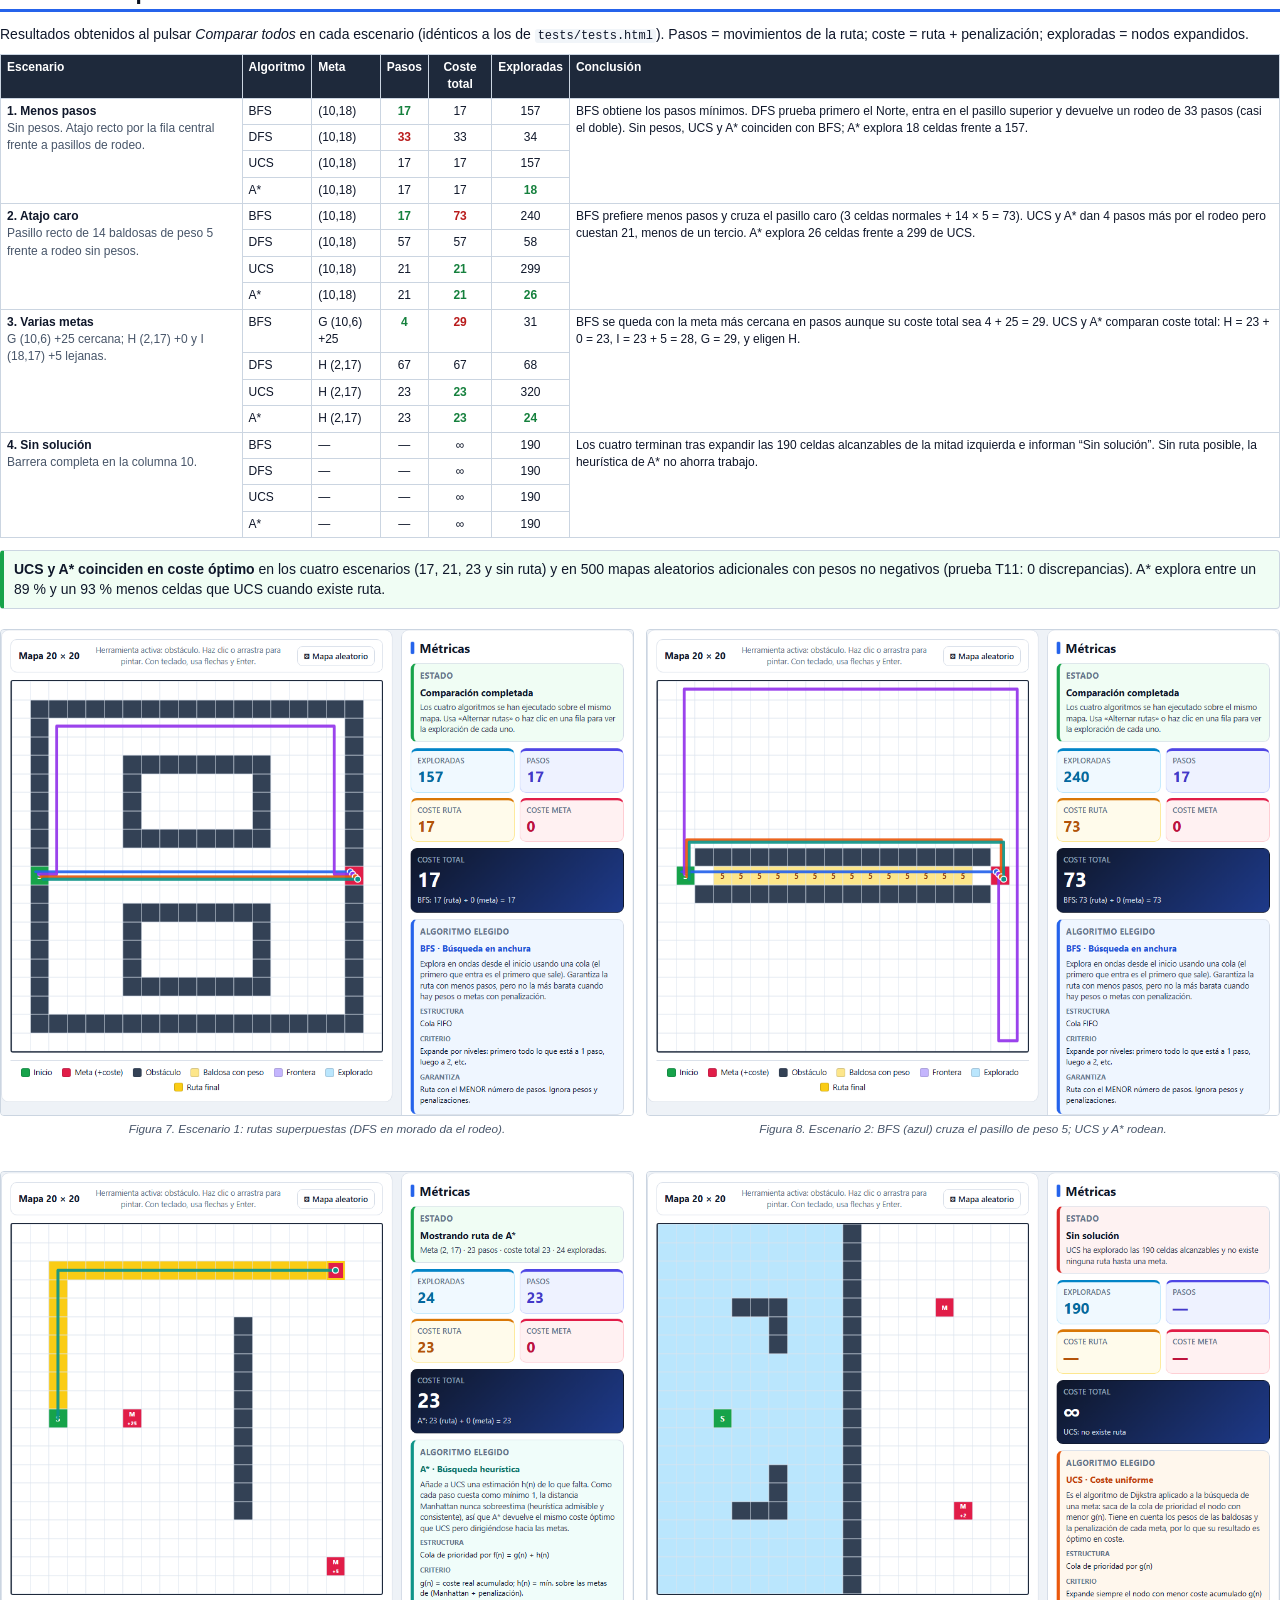
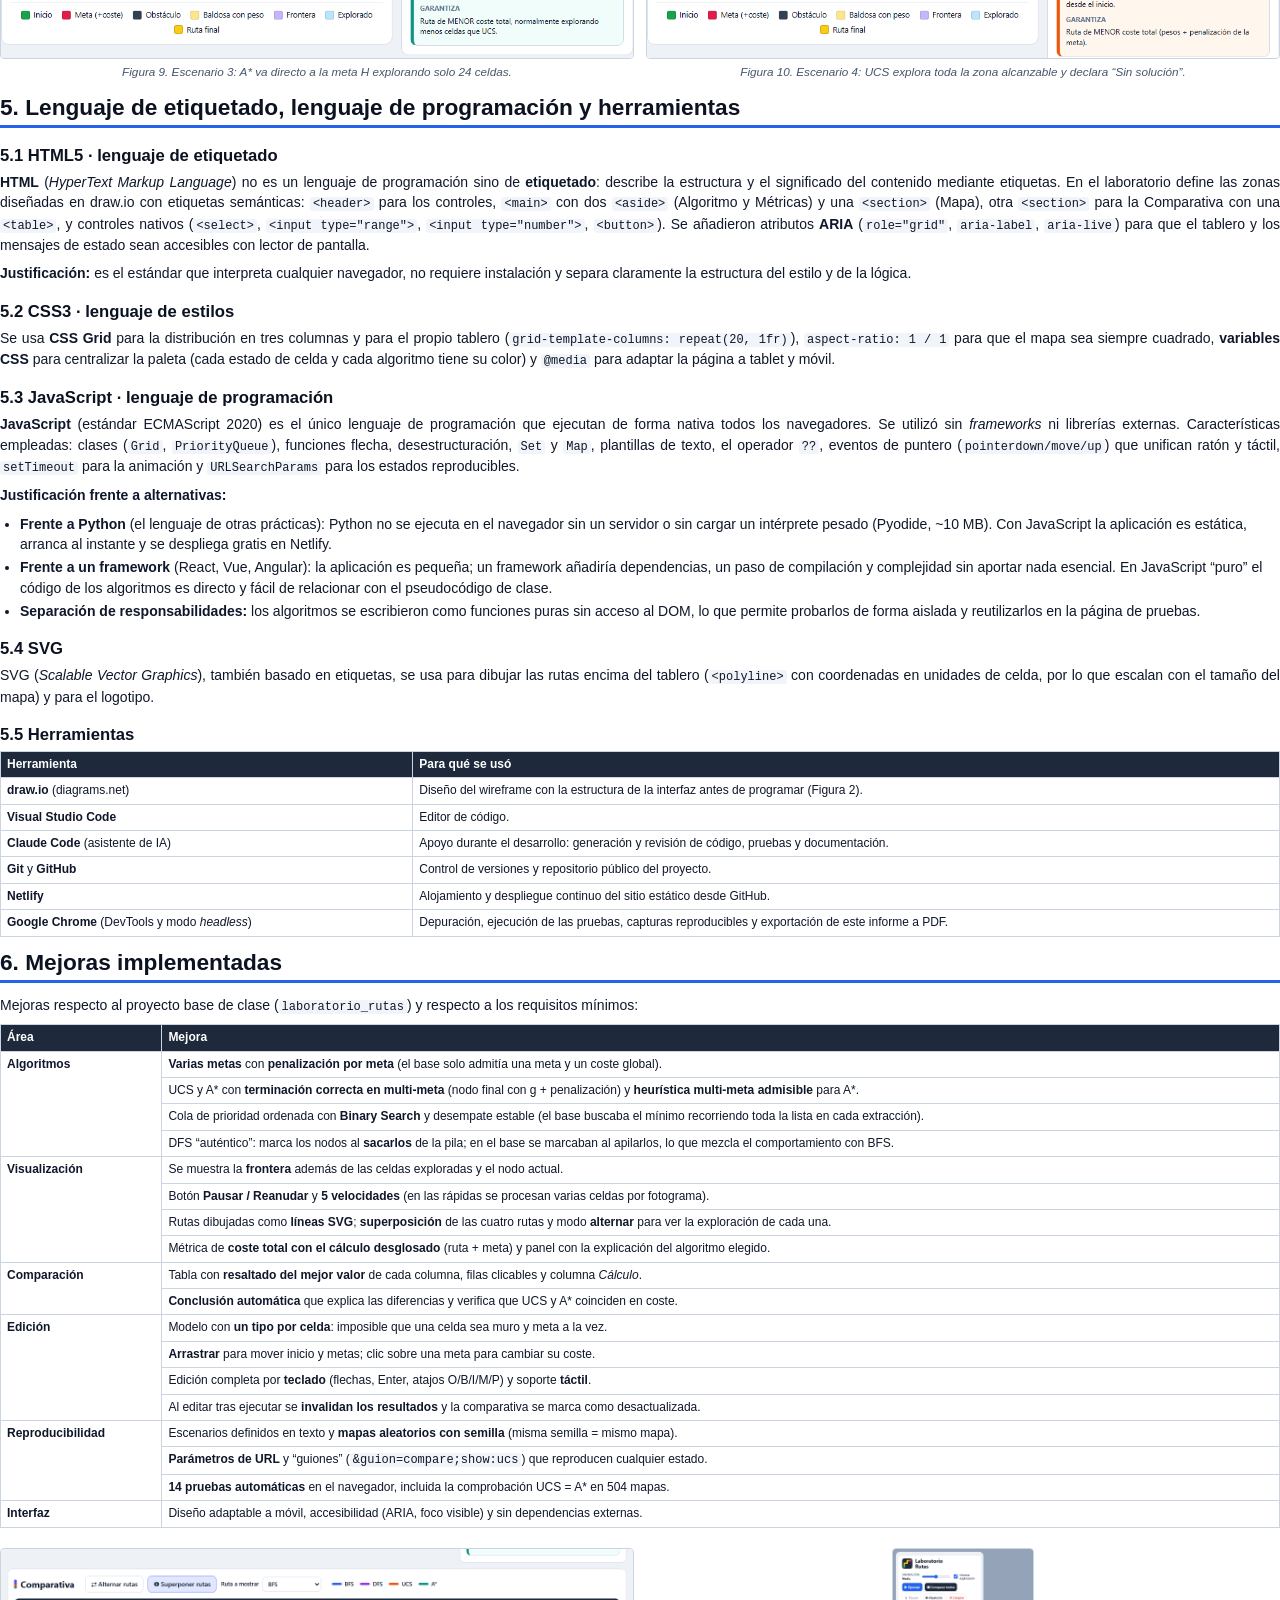
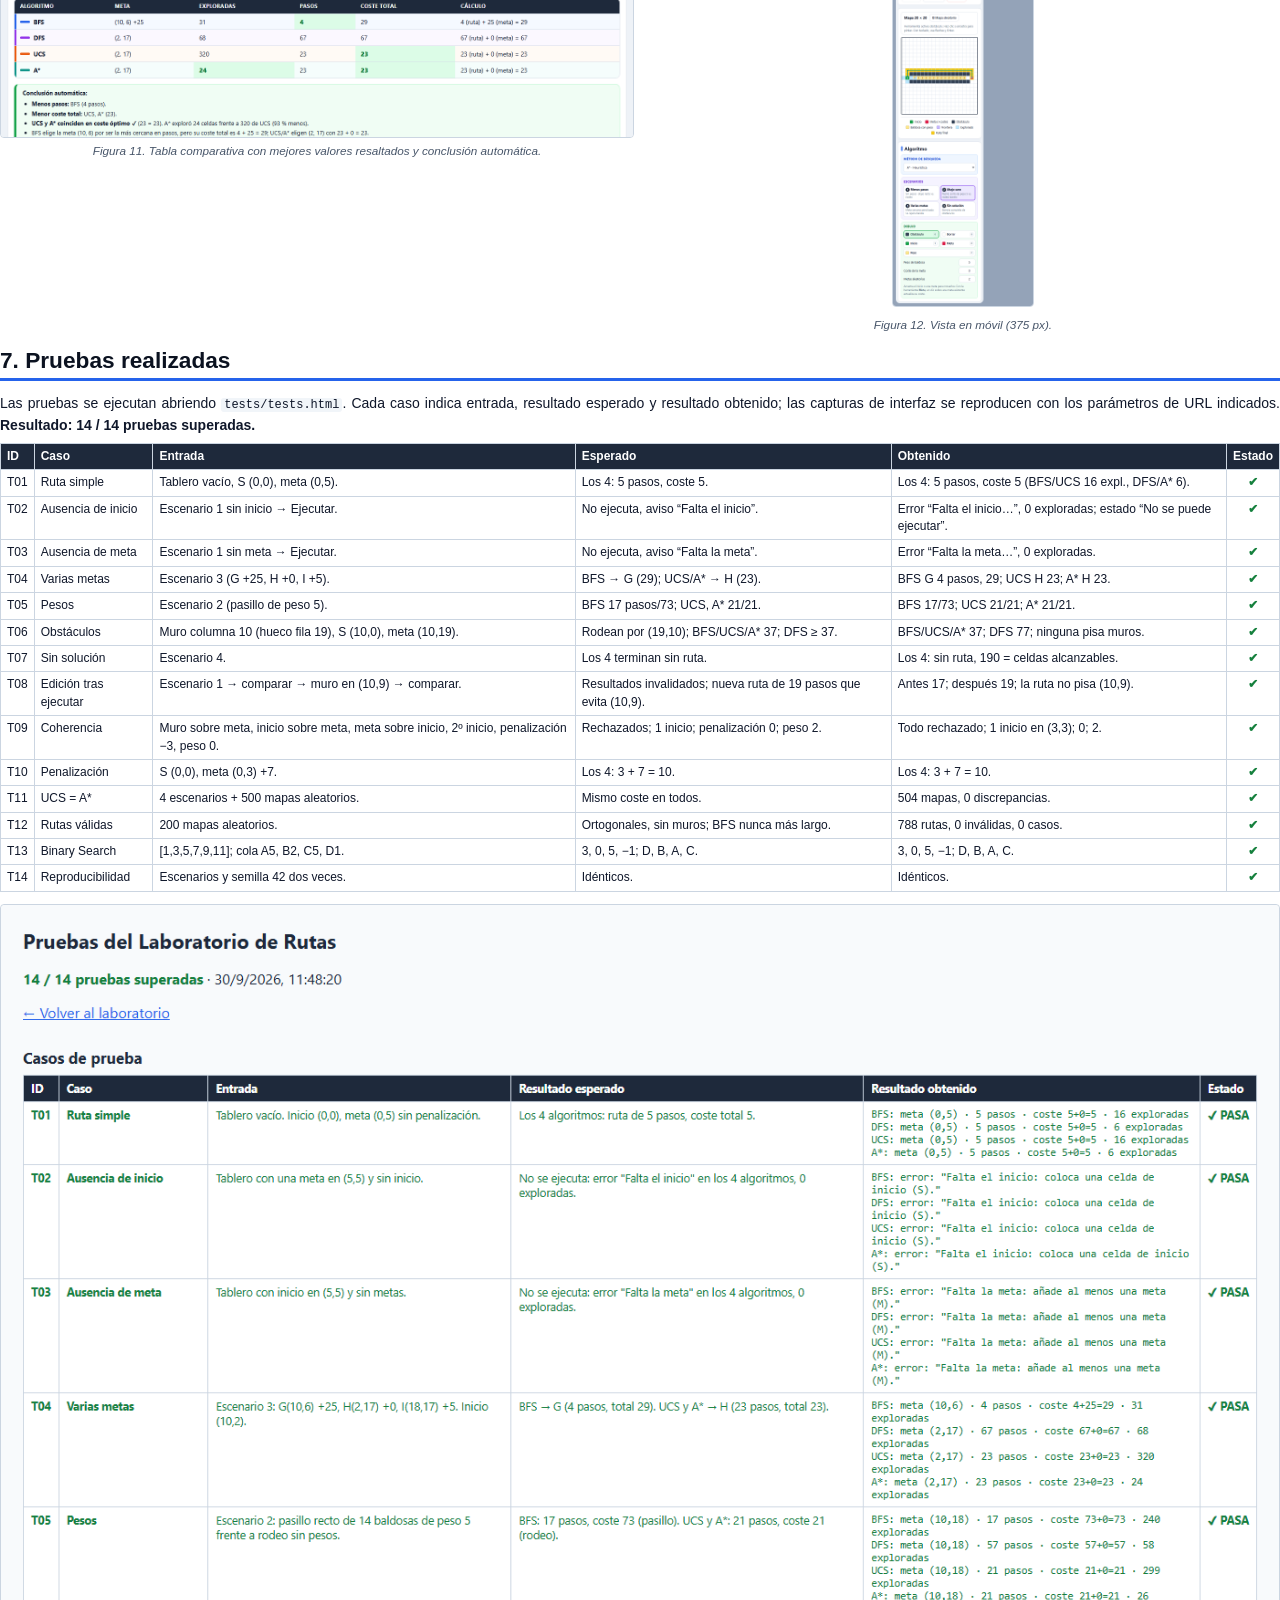
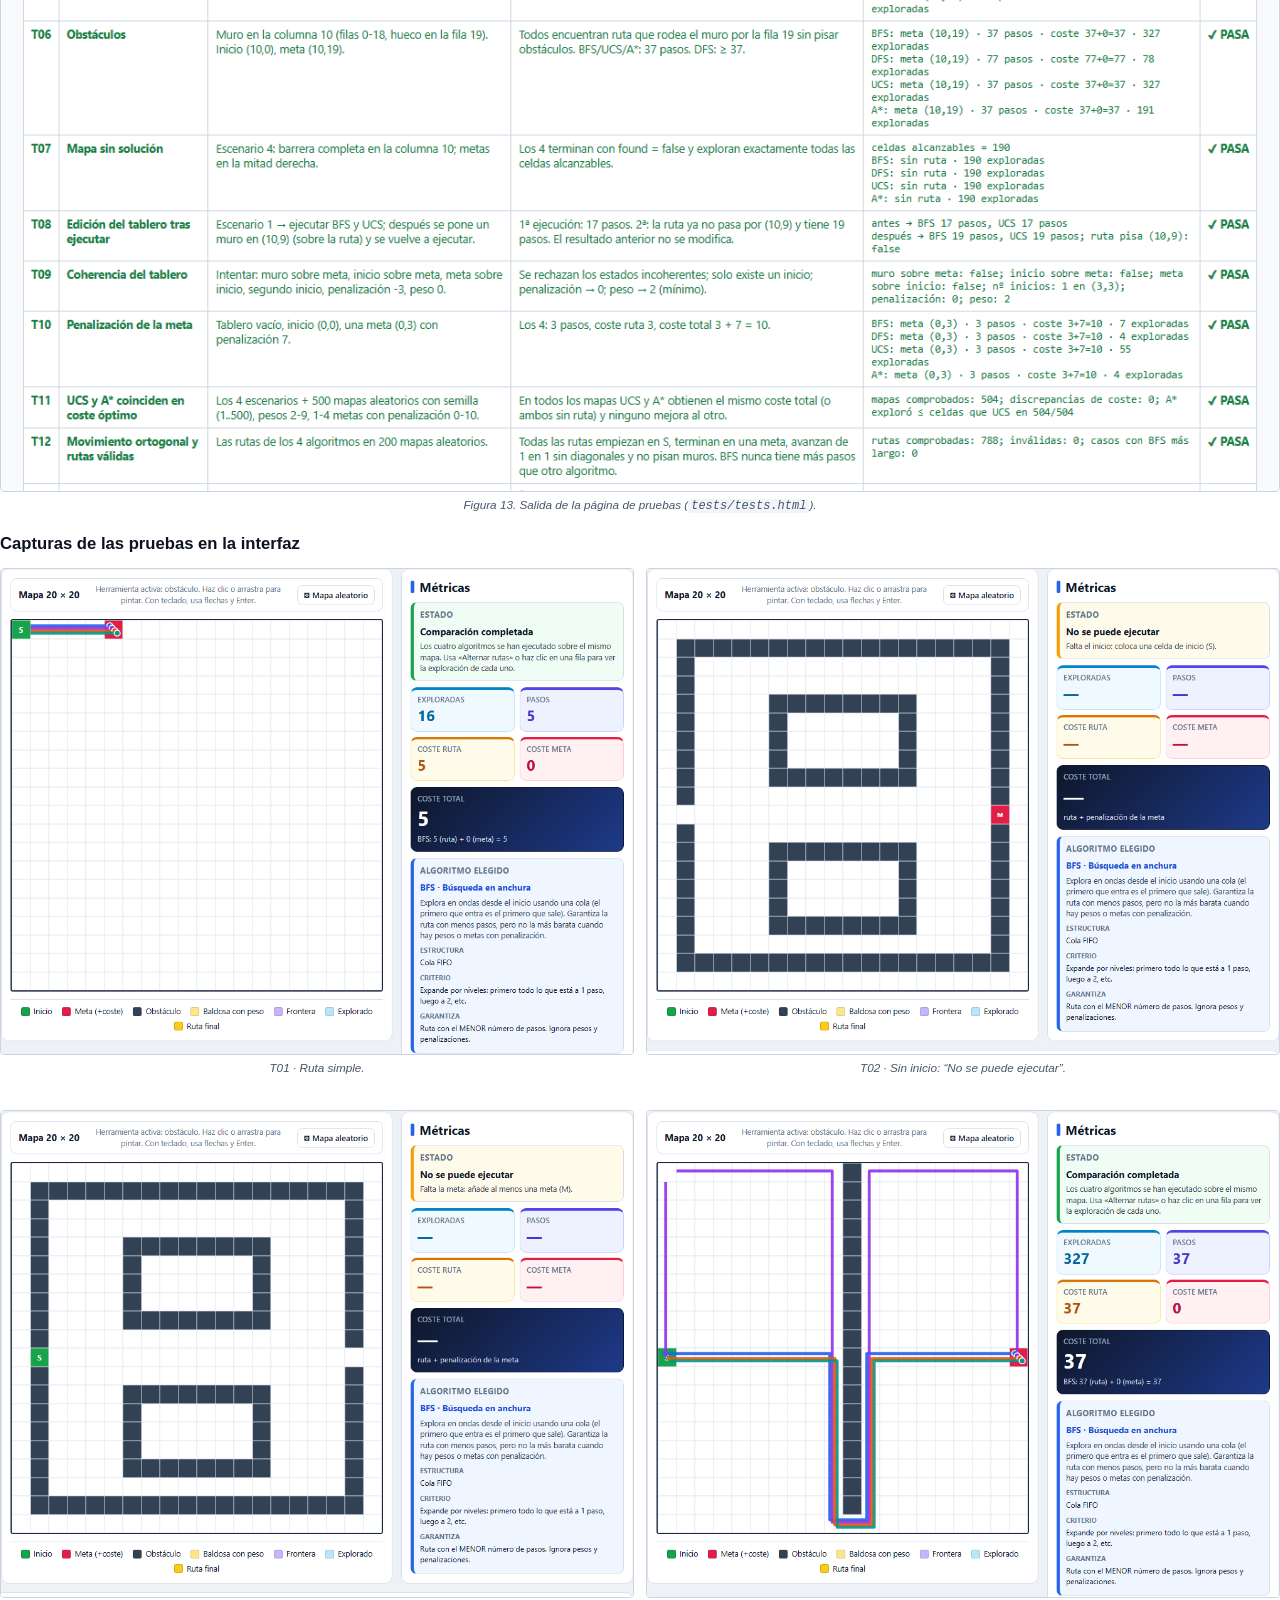
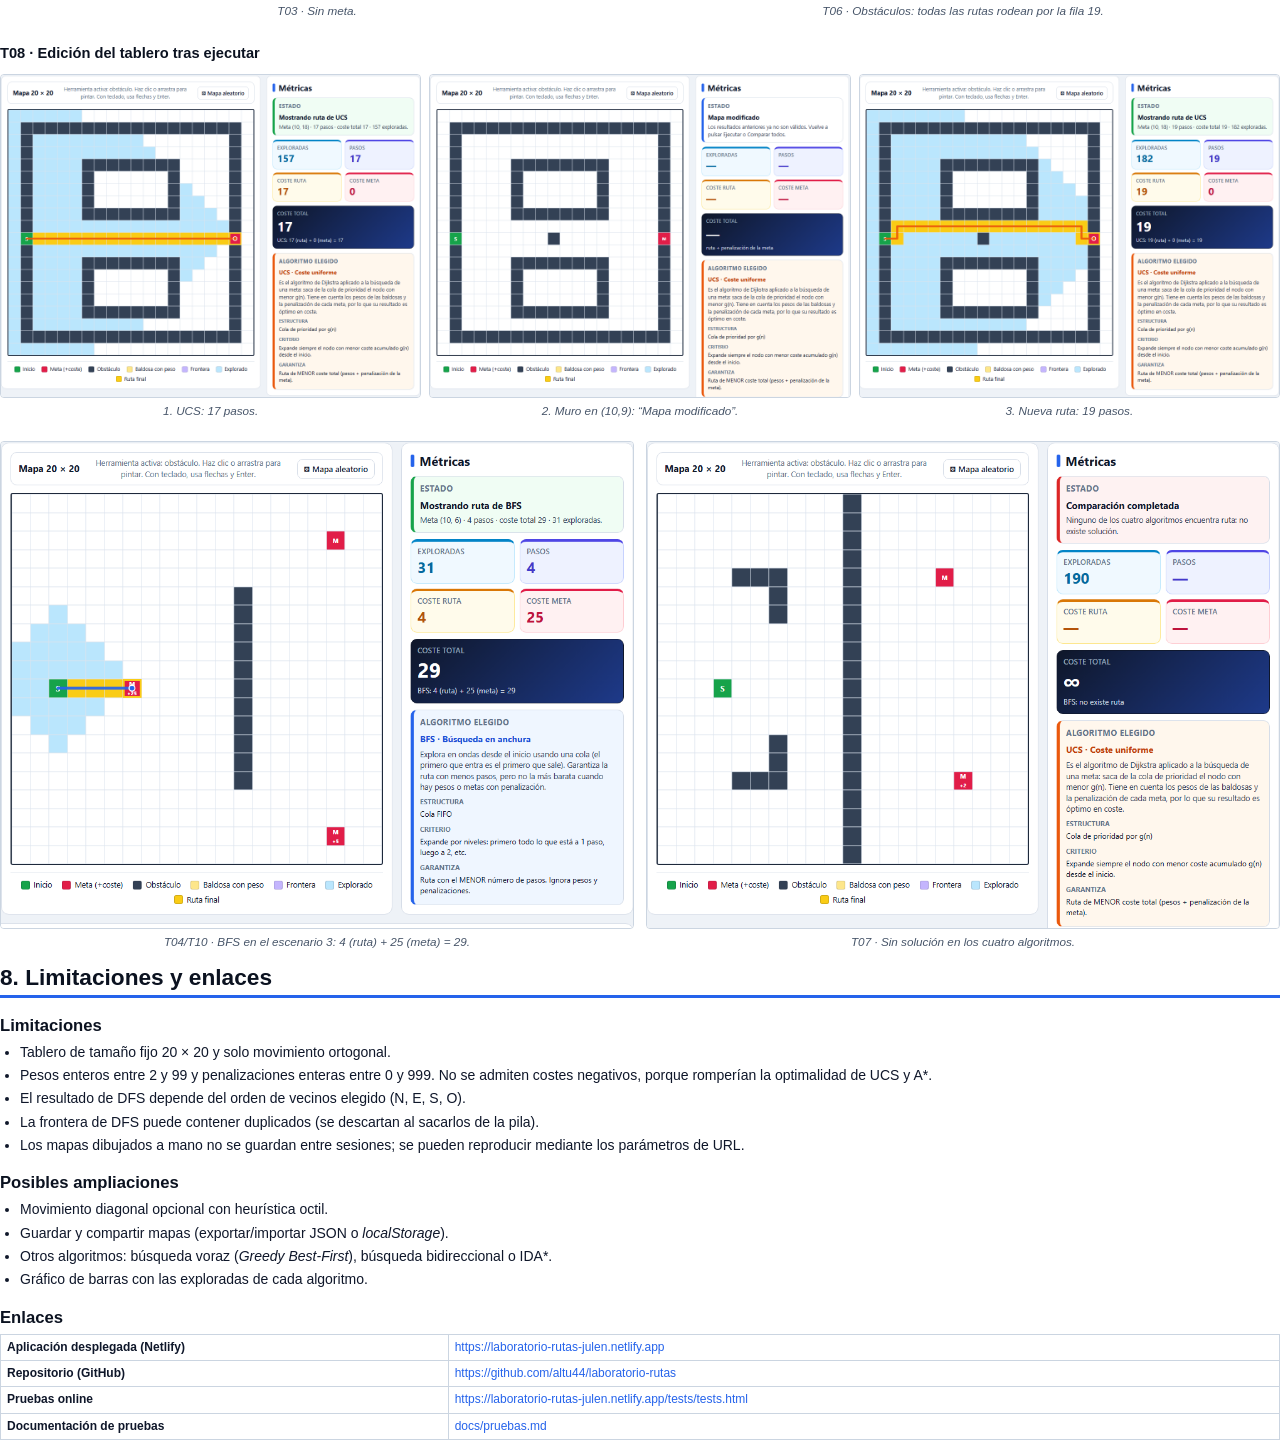
==== commit 817a7fcf: "Desplegable de rutas, cuadros con color y paneles más anchos - "Ruta a mostrar" pasa de listbox a li" ====
--- a/informe/informe.html
+++ b/informe/informe.html
@@ -93,7 +93,7 @@
   <p>Se ha desarrollado una aplicación web estática que permite dibujar un tablero de 20 × 20 celdas con un inicio, una o varias metas (cada una con una penalización no negativa), obstáculos y baldosas con peso, y ejecutar sobre él cuatro algoritmos de búsqueda: <b>BFS</b>, <b>DFS</b>, <b>UCS</b> y <b>A*</b>. La aplicación anima la exploración (celdas exploradas, frontera y ruta final), permite pausarla y cambiar la velocidad, informa de las métricas (exploradas, pasos, coste de la ruta, coste de la meta y coste total) y compara los cuatro algoritmos sobre el mismo mapa con una tabla, rutas superpuestas y una conclusión generada automáticamente.</p>
   <p>Se incluyen cuatro escenarios diseñados que ponen a prueba decisiones distintas (menos pasos, atajo caro, varias metas y mapa sin solución), una batería de <b>14 pruebas automáticas</b> (todas superadas) y la comprobación de que <b>UCS y A* obtienen siempre el mismo coste óptimo</b> en 504 mapas con pesos no negativos.</p>
   <figure>
-    <div class="crop" style="--x:0;--y:0;--w:1400;--h:1460"><img src="../docs/capturas/09_esc3_comparar.png" alt=""></div>
+    <div class="crop" style="--x:0;--y:0;--w:1400;--h:1310"><img src="../docs/capturas/09_esc3_comparar.png" alt=""></div>
     <figcaption>Figura 1. Vista general de la aplicación: escenario 3 (varias metas) con los cuatro algoritmos comparados.</figcaption>
   </figure>
 </section>
@@ -131,8 +131,8 @@
   <h3>Paso 6 · Interfaz, edición y animación (<code>app.js</code>, <code>styles.css</code>)</h3>
   <p>Se construyeron las 400 celdas una sola vez y se repintan por clases CSS. La edición funciona con ratón, táctil (<i>pointer events</i>) y teclado (flechas + Enter). Arrastrar el inicio o una meta los mueve. La animación avanza la traza con <code>setTimeout</code> según la velocidad elegida y se puede pausar y reanudar; si el usuario edita el tablero durante o después de una ejecución, la animación se detiene y los resultados se invalidan.</p>
   <div class="two">
-    <figure><div class="crop" style="--x:348;--y:100;--w:1038;--h:800"><img src="../docs/capturas/02_explorando_bfs.png" alt=""></div><figcaption>Figura 4. Exploración de BFS en pausa: azul = explorado, lila = frontera, borde negro = nodo actual.</figcaption></figure>
-    <figure><div class="crop" style="--x:348;--y:100;--w:1038;--h:800"><img src="../docs/capturas/04_esc1_dfs.png" alt=""></div><figcaption>Figura 5. Resultado final de DFS con su ruta y métricas.</figcaption></figure>
+    <figure><div class="crop" style="--x:378;--y:100;--w:1008;--h:775"><img src="../docs/capturas/02_explorando_bfs.png" alt=""></div><figcaption>Figura 4. Exploración de BFS en pausa: azul = explorado, lila = frontera, borde negro = nodo actual.</figcaption></figure>
+    <figure><div class="crop" style="--x:378;--y:100;--w:1008;--h:775"><img src="../docs/capturas/04_esc1_dfs.png" alt=""></div><figcaption>Figura 5. Resultado final de DFS con su ruta y métricas.</figcaption></figure>
   </div>
 
   <h3>Paso 7 · Comparativa</h3>
@@ -306,10 +306,10 @@
   <div class="box green"><b>UCS y A* coinciden en coste óptimo</b> en los cuatro escenarios (17, 21, 23 y sin ruta) y en 500 mapas aleatorios adicionales con pesos no negativos (prueba T11: 0 discrepancias). A* explora entre un 89 % y un 93 % menos celdas que UCS cuando existe ruta.</div>
 
   <div class="two">
-    <figure><div class="crop" style="--x:348;--y:100;--w:1038;--h:800"><img src="../docs/capturas/05_esc1_comparar.png" alt=""></div><figcaption>Figura 7. Escenario 1: rutas superpuestas (DFS en morado da el rodeo).</figcaption></figure>
-    <figure><div class="crop" style="--x:348;--y:100;--w:1038;--h:800"><img src="../docs/capturas/06_esc2_comparar.png" alt=""></div><figcaption>Figura 8. Escenario 2: BFS (azul) cruza el pasillo de peso 5; UCS y A* rodean.</figcaption></figure>
-    <figure><div class="crop" style="--x:348;--y:100;--w:1038;--h:800"><img src="../docs/capturas/10_esc3_astar.png" alt=""></div><figcaption>Figura 9. Escenario 3: A* va directo a la meta H explorando solo 24 celdas.</figcaption></figure>
-    <figure><div class="crop" style="--x:348;--y:100;--w:1038;--h:800"><img src="../docs/capturas/12_esc4_ucs.png" alt=""></div><figcaption>Figura 10. Escenario 4: UCS explora toda la zona alcanzable y declara “Sin solución”.</figcaption></figure>
+    <figure><div class="crop" style="--x:378;--y:100;--w:1008;--h:775"><img src="../docs/capturas/05_esc1_comparar.png" alt=""></div><figcaption>Figura 7. Escenario 1: rutas superpuestas (DFS en morado da el rodeo).</figcaption></figure>
+    <figure><div class="crop" style="--x:378;--y:100;--w:1008;--h:775"><img src="../docs/capturas/06_esc2_comparar.png" alt=""></div><figcaption>Figura 8. Escenario 2: BFS (azul) cruza el pasillo de peso 5; UCS y A* rodean.</figcaption></figure>
+    <figure><div class="crop" style="--x:378;--y:100;--w:1008;--h:775"><img src="../docs/capturas/10_esc3_astar.png" alt=""></div><figcaption>Figura 9. Escenario 3: A* va directo a la meta H explorando solo 24 celdas.</figcaption></figure>
+    <figure><div class="crop" style="--x:378;--y:100;--w:1008;--h:775"><img src="../docs/capturas/12_esc4_ucs.png" alt=""></div><figcaption>Figura 10. Escenario 4: UCS explora toda la zona alcanzable y declara “Sin solución”.</figcaption></figure>
   </div>
 </section>
 
@@ -374,7 +374,7 @@
     <tr><td><b>Interfaz</b></td><td>Diseño adaptable a móvil, accesibilidad (ARIA, foco visible) y sin dependencias externas.</td></tr>
   </table>
   <div class="two">
-    <figure><div class="crop" style="--x:0;--y:1010;--w:1400;--h:440"><img src="../docs/capturas/09_esc3_comparar.png" alt=""></div><figcaption>Figura 11. Tabla comparativa con mejores valores resaltados y conclusión automática.</figcaption></figure>
+    <figure><div class="crop" style="--x:0;--y:880;--w:1400;--h:420"><img src="../docs/capturas/09_esc3_comparar.png" alt=""></div><figcaption>Figura 11. Tabla comparativa con mejores valores resaltados y conclusión automática.</figcaption></figure>
     <figure><img src="../docs/capturas/13_movil.png" alt="" style="max-height:95mm"><figcaption>Figura 12. Vista en móvil (375 px).</figcaption></figure>
   </div>
 </section>
@@ -405,20 +405,20 @@
 
   <h3>Capturas de las pruebas en la interfaz</h3>
   <div class="two">
-    <figure><div class="crop" style="--x:348;--y:100;--w:1038;--h:800"><img src="../docs/capturas/t01_ruta_simple.png" alt=""></div><figcaption>T01 · Ruta simple.</figcaption></figure>
-    <figure><div class="crop" style="--x:348;--y:100;--w:1038;--h:800"><img src="../docs/capturas/t02_sin_inicio.png" alt=""></div><figcaption>T02 · Sin inicio: “No se puede ejecutar”.</figcaption></figure>
-    <figure><div class="crop" style="--x:348;--y:100;--w:1038;--h:800"><img src="../docs/capturas/t03_sin_meta.png" alt=""></div><figcaption>T03 · Sin meta.</figcaption></figure>
-    <figure><div class="crop" style="--x:348;--y:100;--w:1038;--h:800"><img src="../docs/capturas/t06_obstaculos.png" alt=""></div><figcaption>T06 · Obstáculos: todas las rutas rodean por la fila 19.</figcaption></figure>
+    <figure><div class="crop" style="--x:378;--y:100;--w:1008;--h:775"><img src="../docs/capturas/t01_ruta_simple.png" alt=""></div><figcaption>T01 · Ruta simple.</figcaption></figure>
+    <figure><div class="crop" style="--x:378;--y:100;--w:1008;--h:775"><img src="../docs/capturas/t02_sin_inicio.png" alt=""></div><figcaption>T02 · Sin inicio: “No se puede ejecutar”.</figcaption></figure>
+    <figure><div class="crop" style="--x:378;--y:100;--w:1008;--h:775"><img src="../docs/capturas/t03_sin_meta.png" alt=""></div><figcaption>T03 · Sin meta.</figcaption></figure>
+    <figure><div class="crop" style="--x:378;--y:100;--w:1008;--h:775"><img src="../docs/capturas/t06_obstaculos.png" alt=""></div><figcaption>T06 · Obstáculos: todas las rutas rodean por la fila 19.</figcaption></figure>
   </div>
   <h4>T08 · Edición del tablero tras ejecutar</h4>
   <div class="three">
-    <figure><div class="crop" style="--x:348;--y:100;--w:1038;--h:800"><img src="../docs/capturas/t08a_antes_editar.png" alt=""></div><figcaption>1. UCS: 17 pasos.</figcaption></figure>
-    <figure><div class="crop" style="--x:348;--y:100;--w:1038;--h:800"><img src="../docs/capturas/t08b_tras_editar.png" alt=""></div><figcaption>2. Muro en (10,9): “Mapa modificado”.</figcaption></figure>
-    <figure><div class="crop" style="--x:348;--y:100;--w:1038;--h:800"><img src="../docs/capturas/t08c_reejecutar.png" alt=""></div><figcaption>3. Nueva ruta: 19 pasos.</figcaption></figure>
-  </div>
-  <div class="two">
-    <figure><div class="crop" style="--x:348;--y:100;--w:1038;--h:800"><img src="../docs/capturas/t10_penalizacion.png" alt=""></div><figcaption>T04/T10 · BFS en el escenario 3: 4 (ruta) + 25 (meta) = 29.</figcaption></figure>
-    <figure><div class="crop" style="--x:348;--y:100;--w:1038;--h:800"><img src="../docs/capturas/11_esc4_comparar.png" alt=""></div><figcaption>T07 · Sin solución en los cuatro algoritmos.</figcaption></figure>
+    <figure><div class="crop" style="--x:378;--y:100;--w:1008;--h:775"><img src="../docs/capturas/t08a_antes_editar.png" alt=""></div><figcaption>1. UCS: 17 pasos.</figcaption></figure>
+    <figure><div class="crop" style="--x:378;--y:100;--w:1008;--h:775"><img src="../docs/capturas/t08b_tras_editar.png" alt=""></div><figcaption>2. Muro en (10,9): “Mapa modificado”.</figcaption></figure>
+    <figure><div class="crop" style="--x:378;--y:100;--w:1008;--h:775"><img src="../docs/capturas/t08c_reejecutar.png" alt=""></div><figcaption>3. Nueva ruta: 19 pasos.</figcaption></figure>
+  </div>
+  <div class="two">
+    <figure><div class="crop" style="--x:378;--y:100;--w:1008;--h:775"><img src="../docs/capturas/t10_penalizacion.png" alt=""></div><figcaption>T04/T10 · BFS en el escenario 3: 4 (ruta) + 25 (meta) = 29.</figcaption></figure>
+    <figure><div class="crop" style="--x:378;--y:100;--w:1008;--h:775"><img src="../docs/capturas/11_esc4_comparar.png" alt=""></div><figcaption>T07 · Sin solución en los cuatro algoritmos.</figcaption></figure>
   </div>
 </section>
 
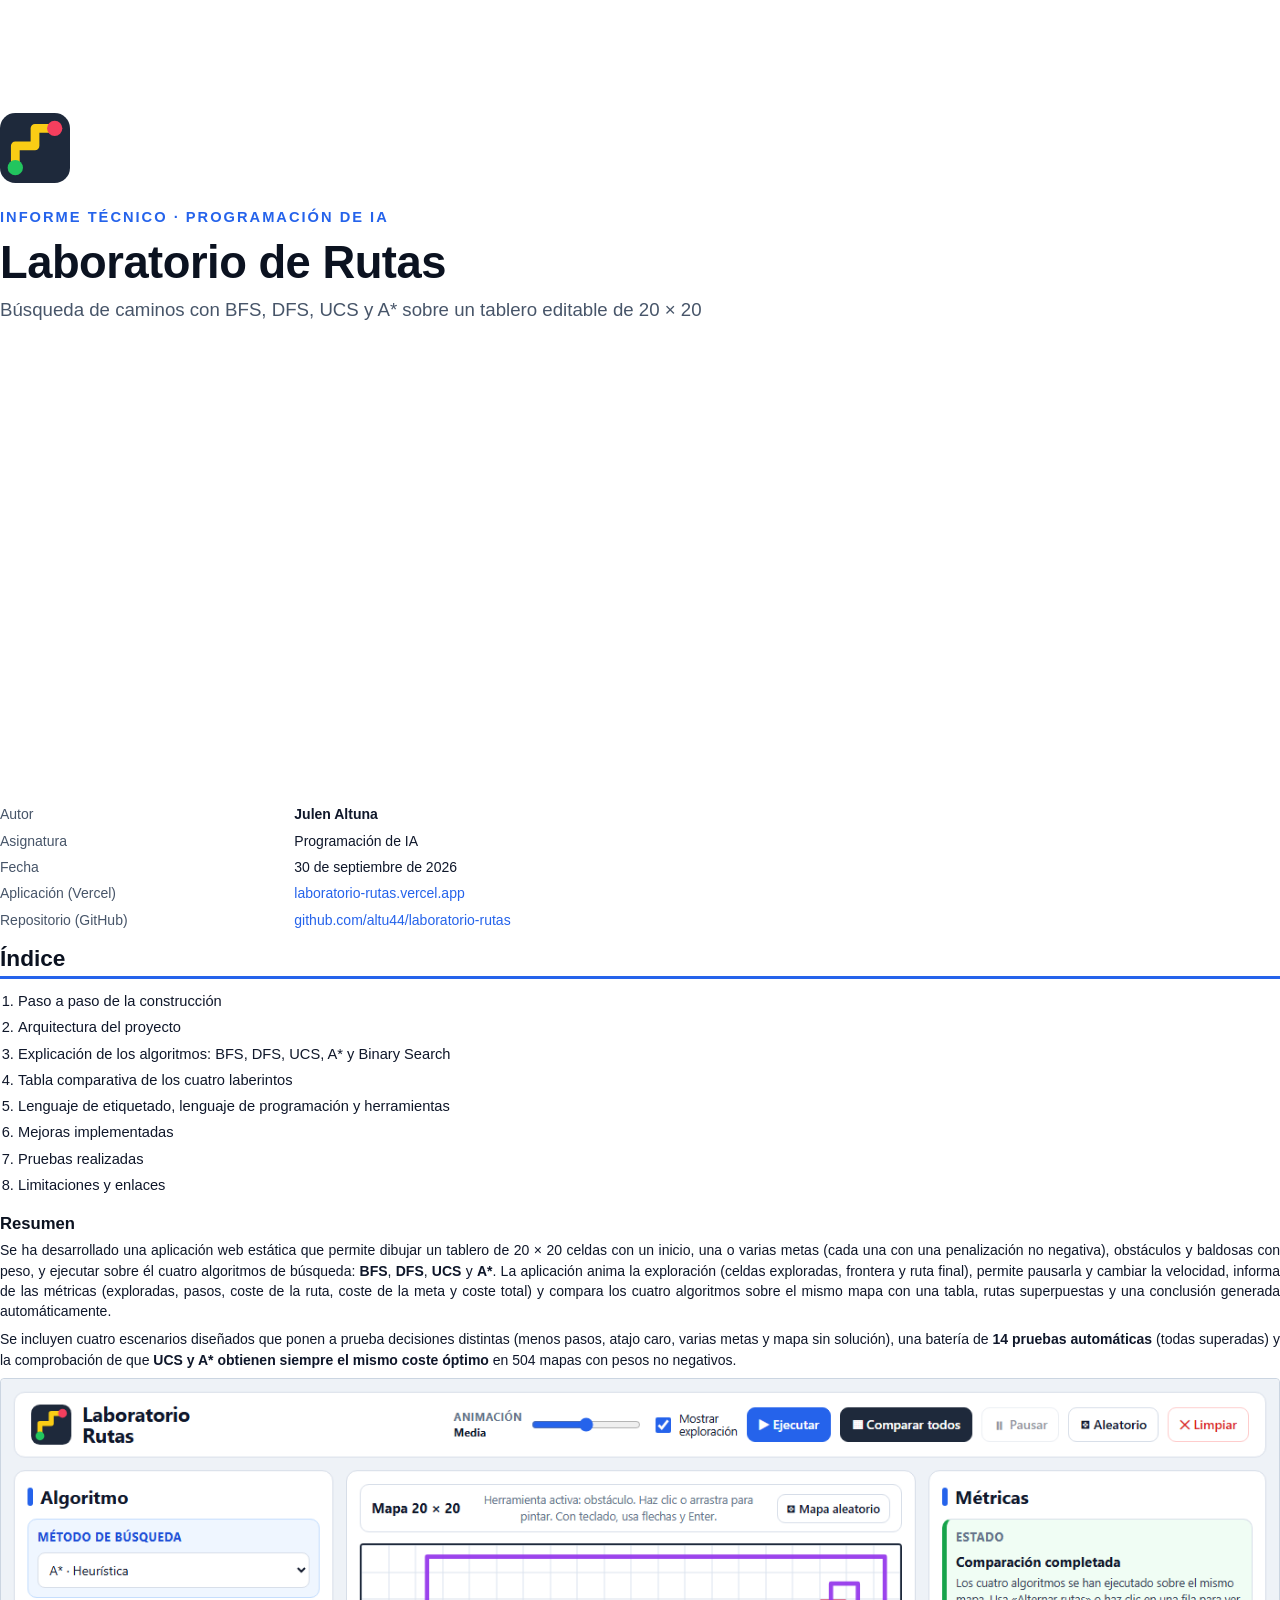
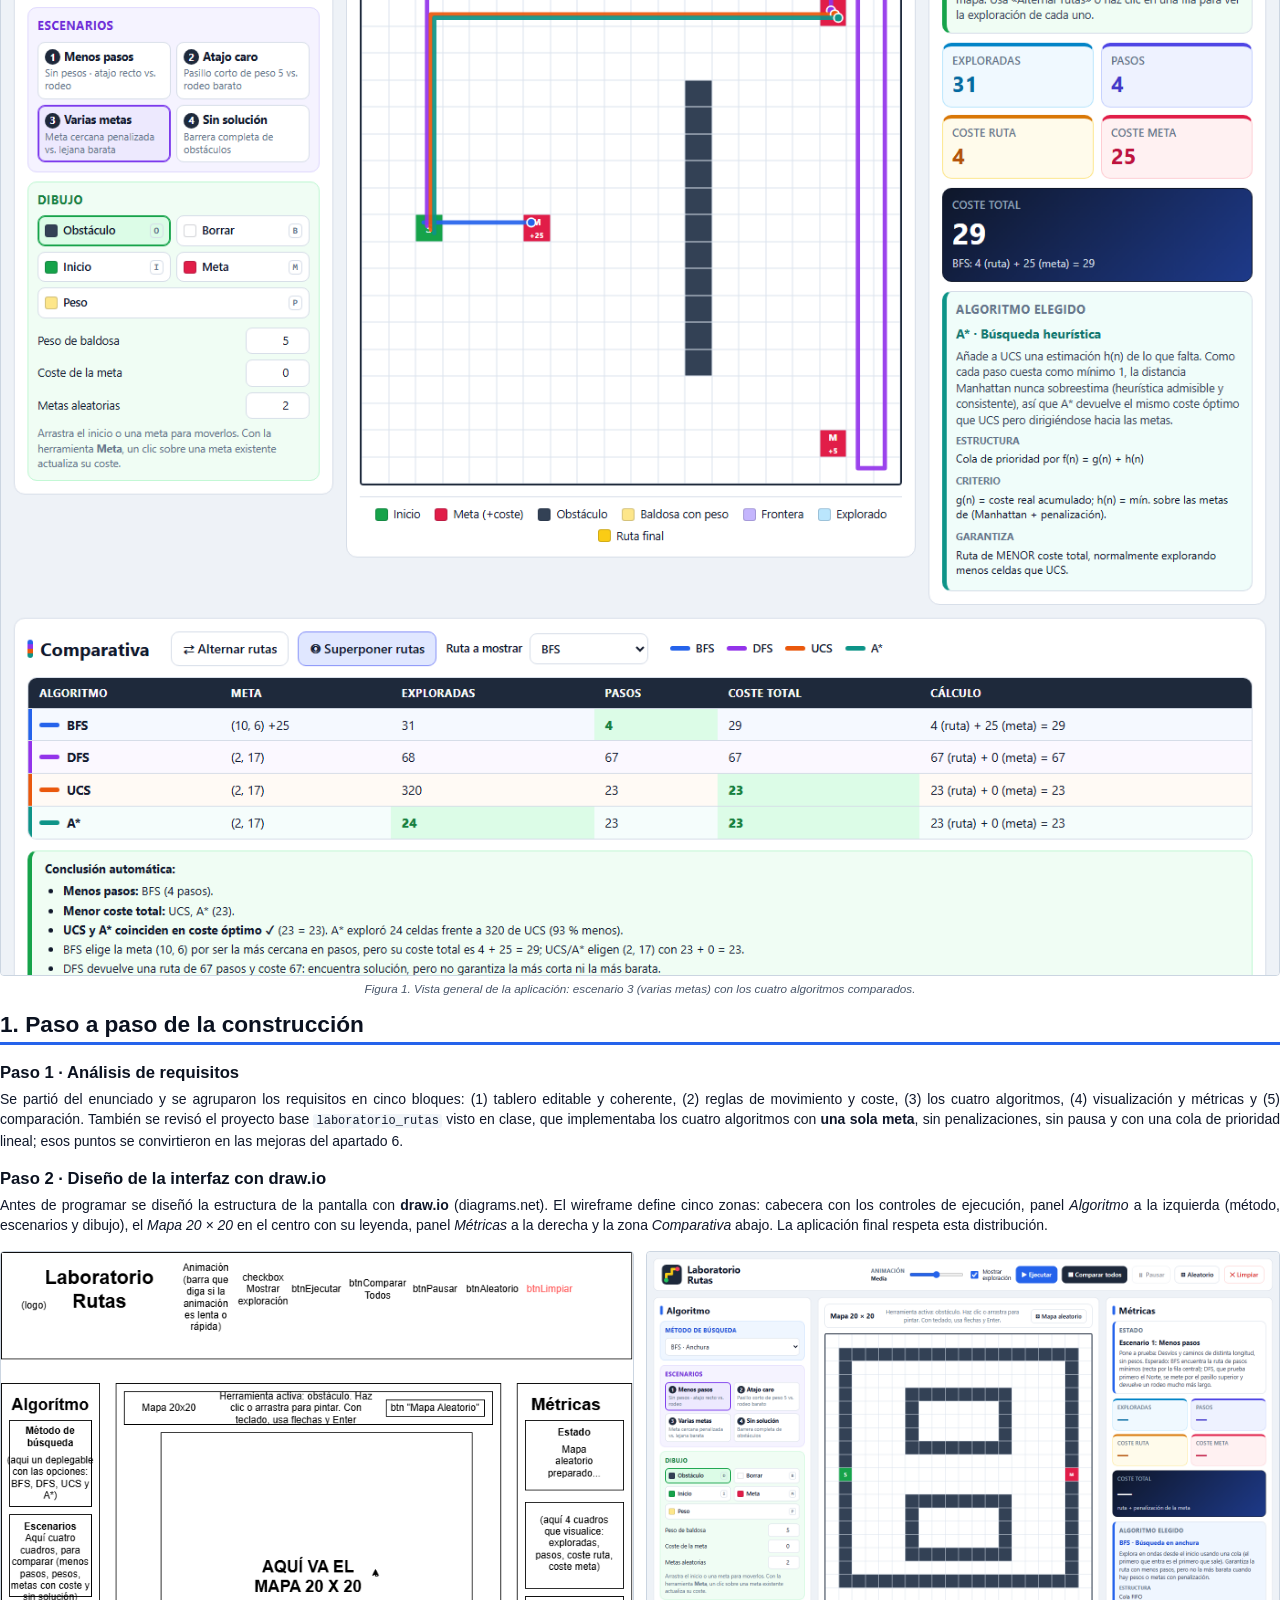
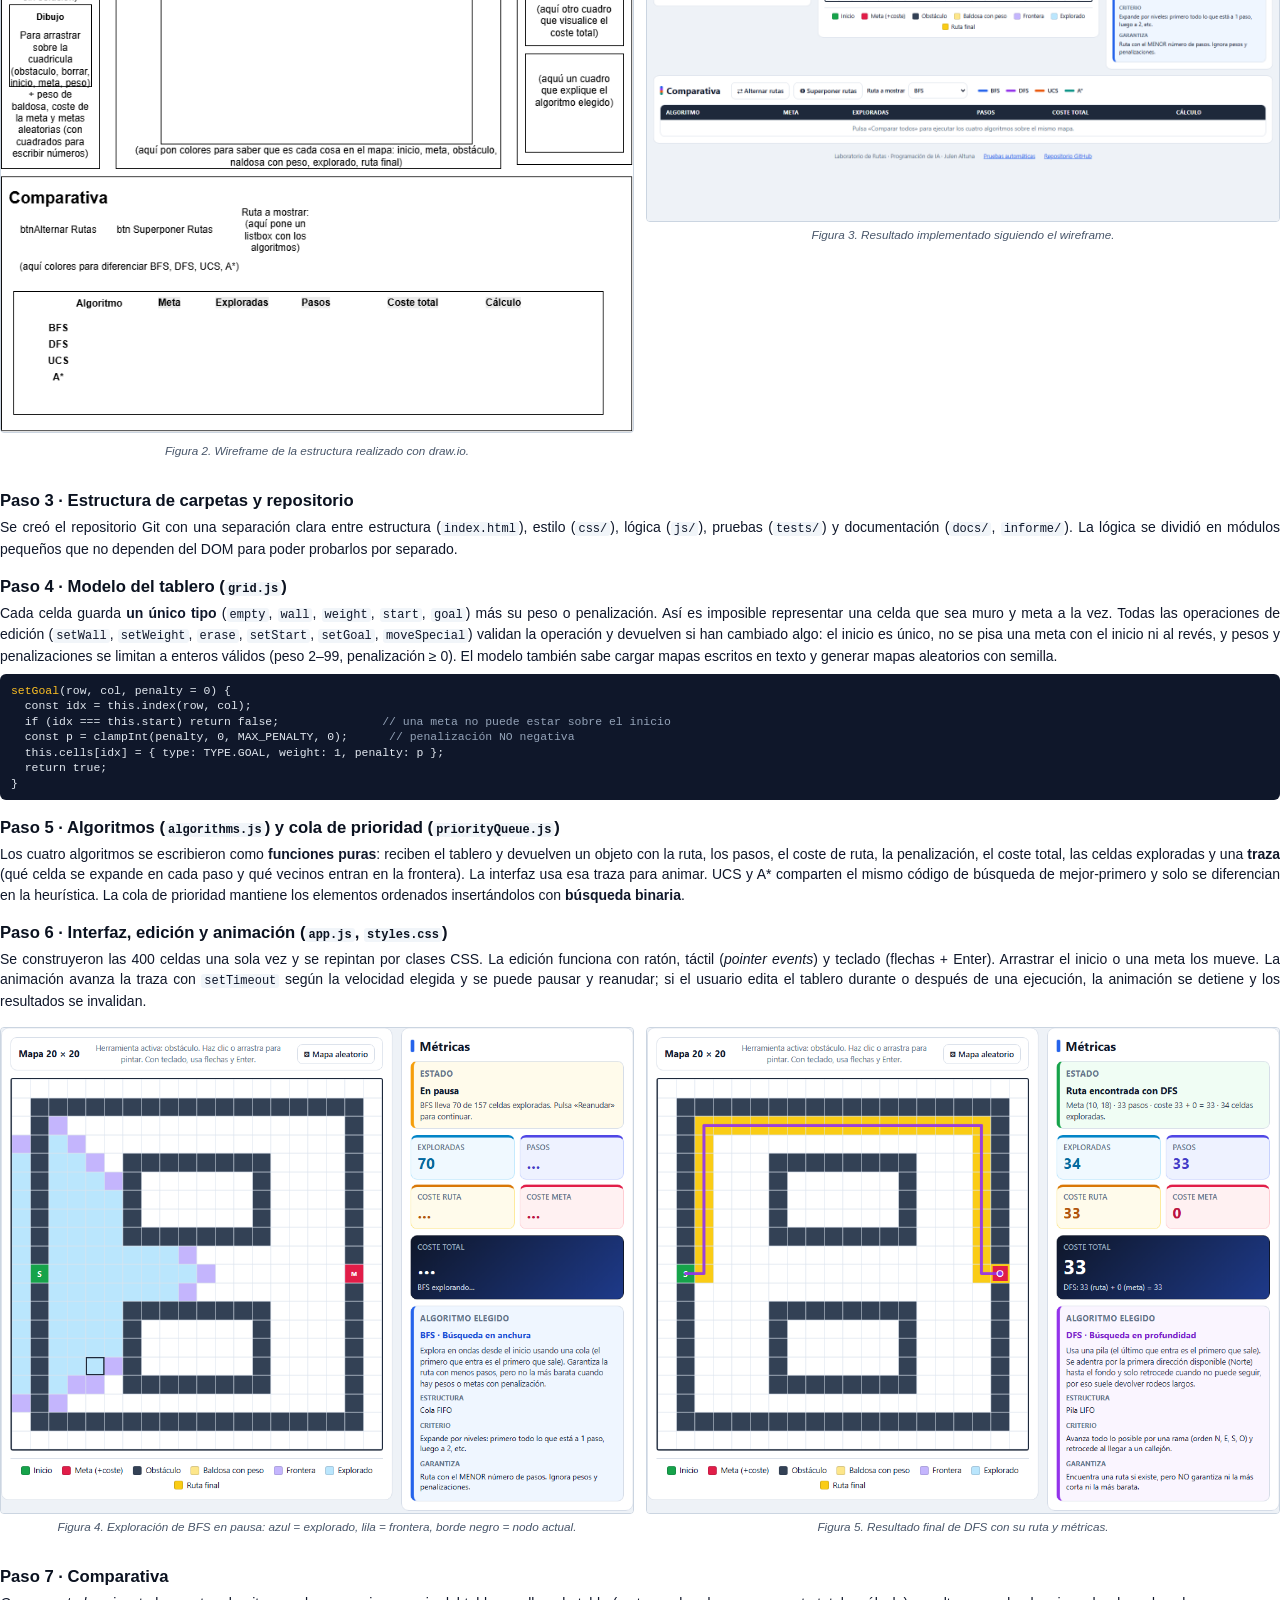
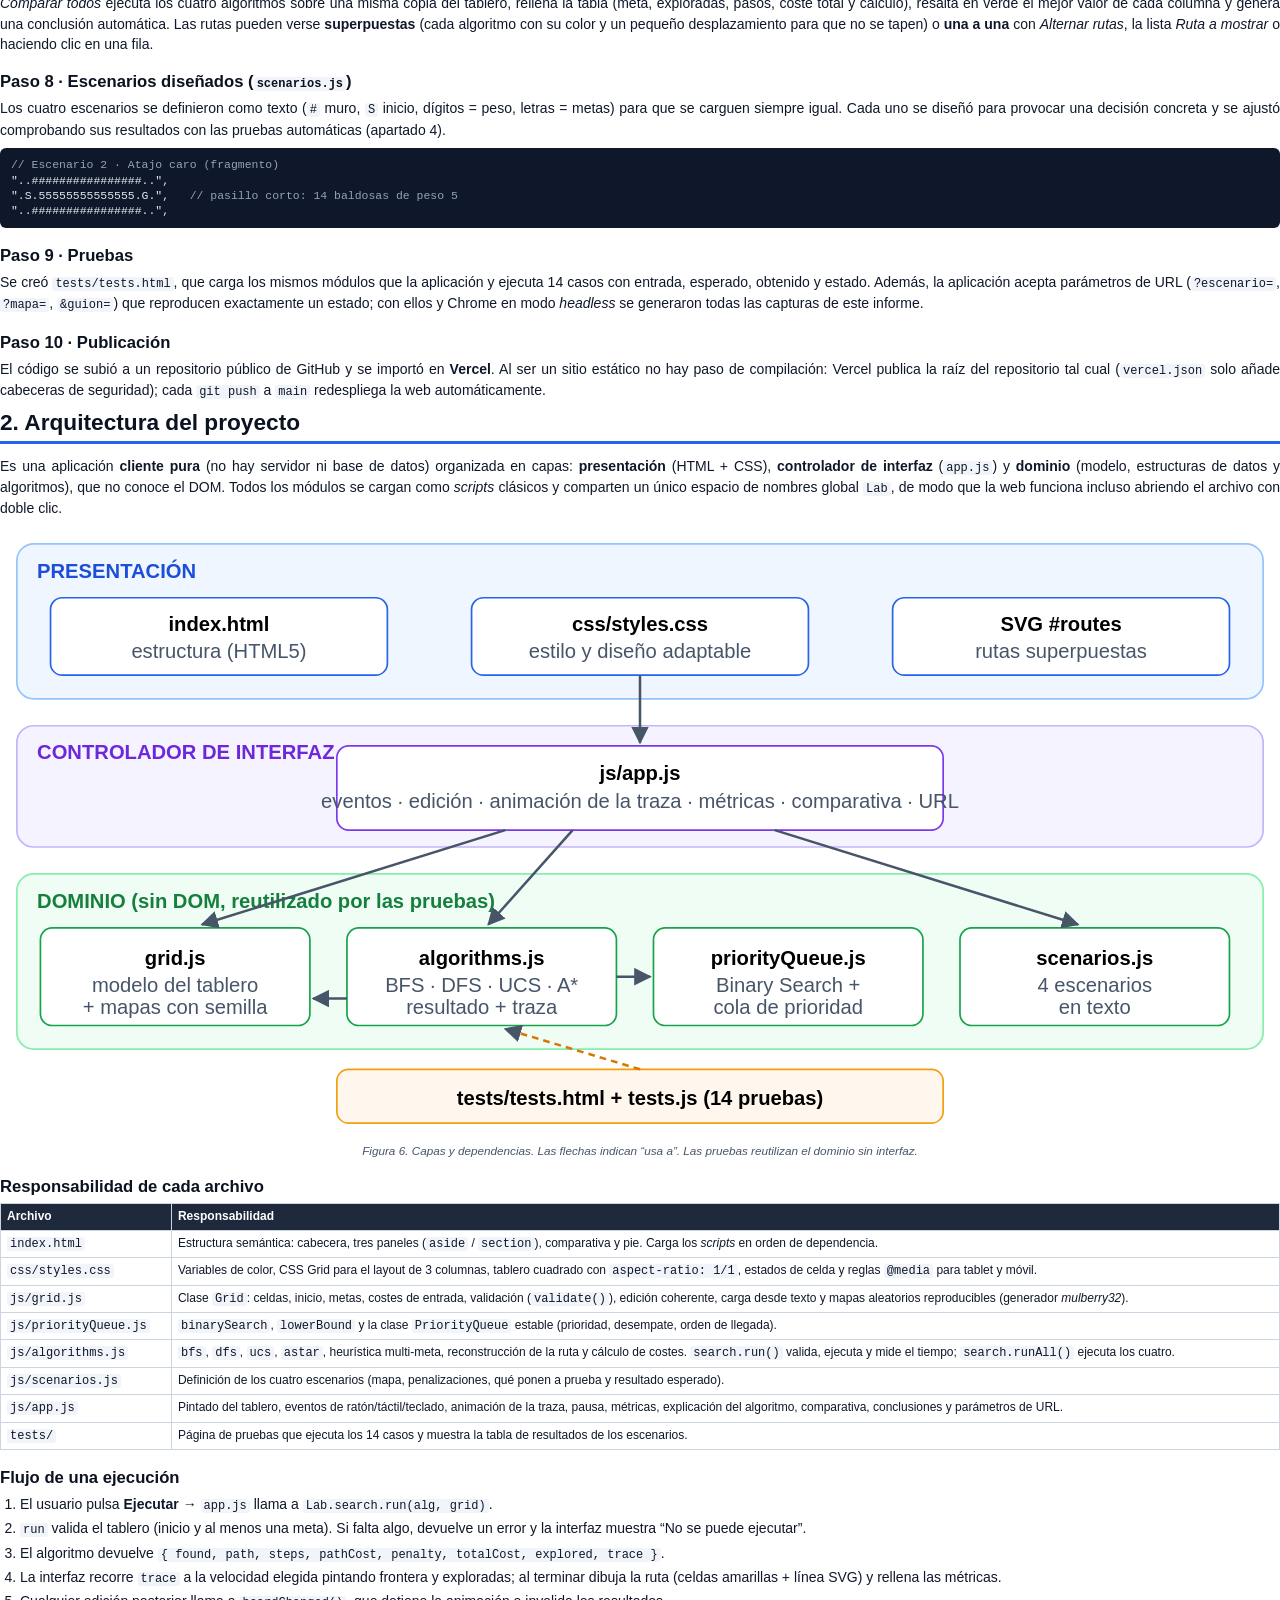
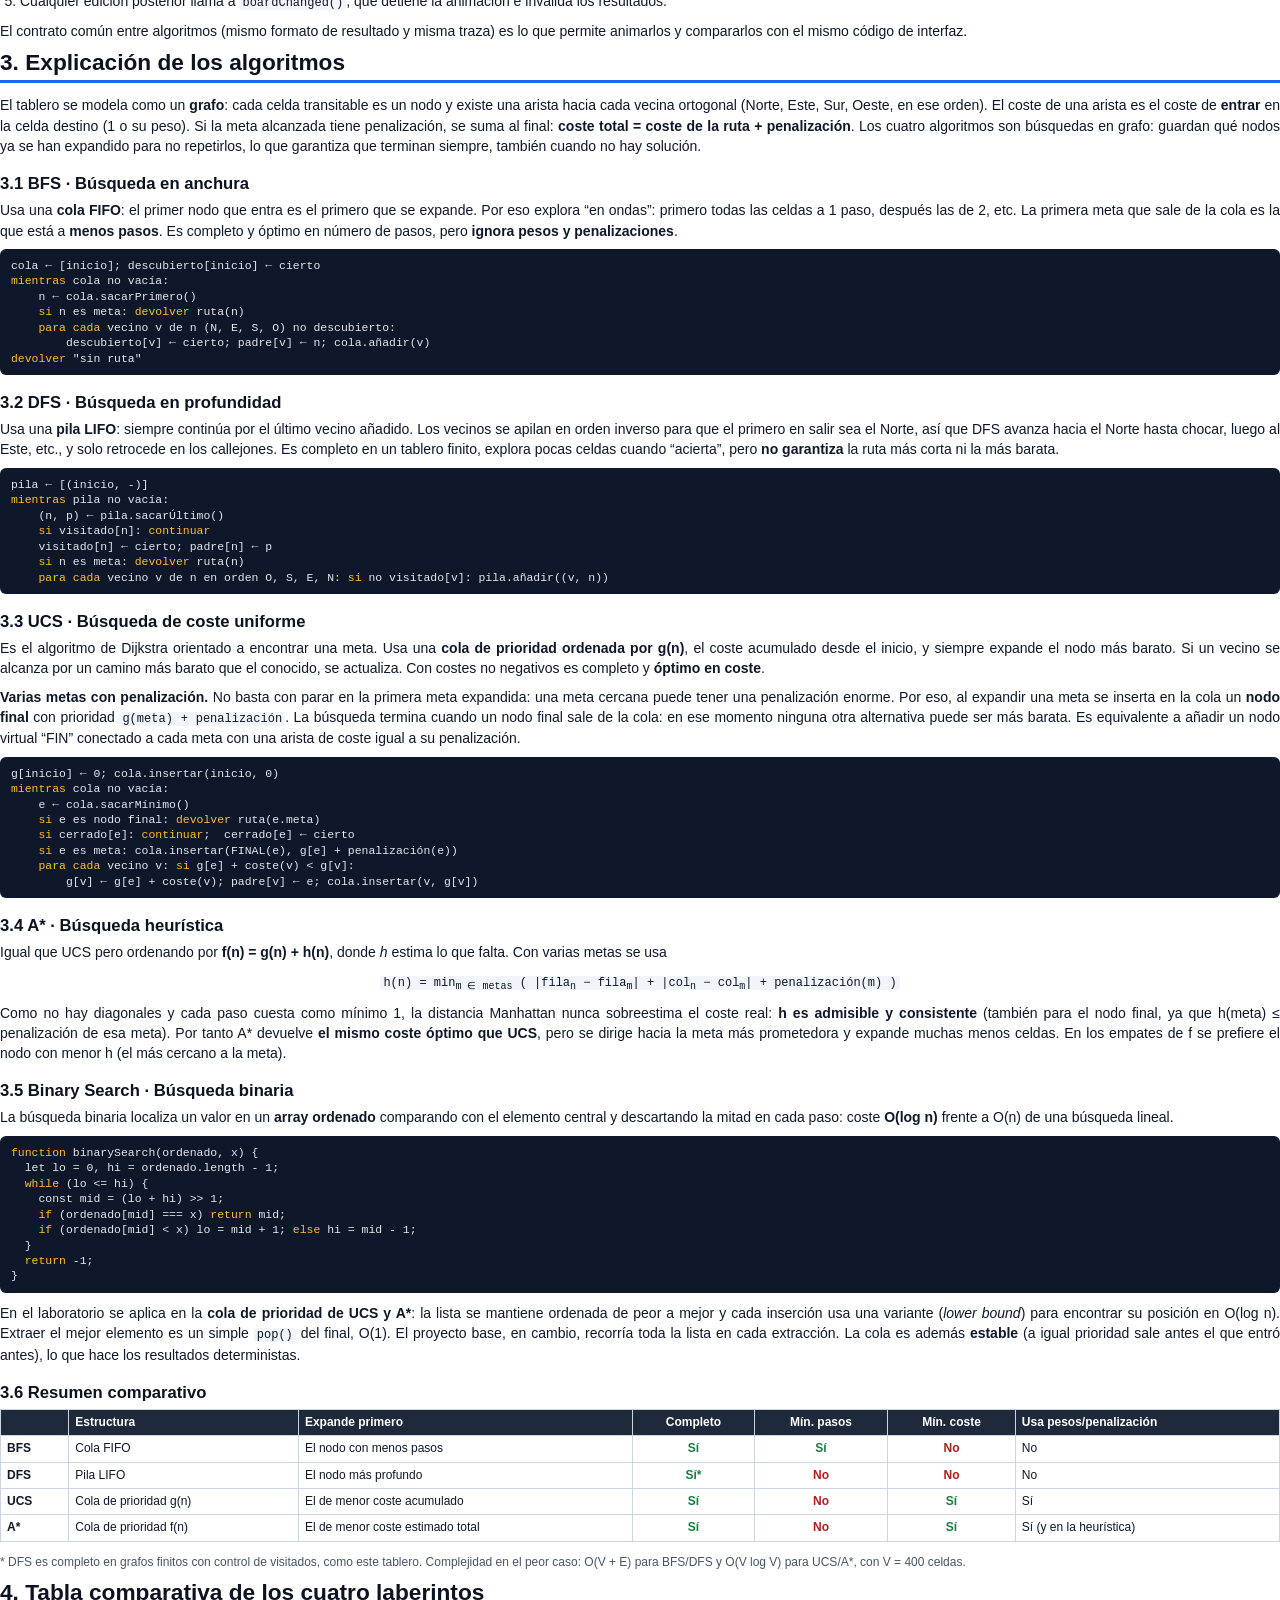
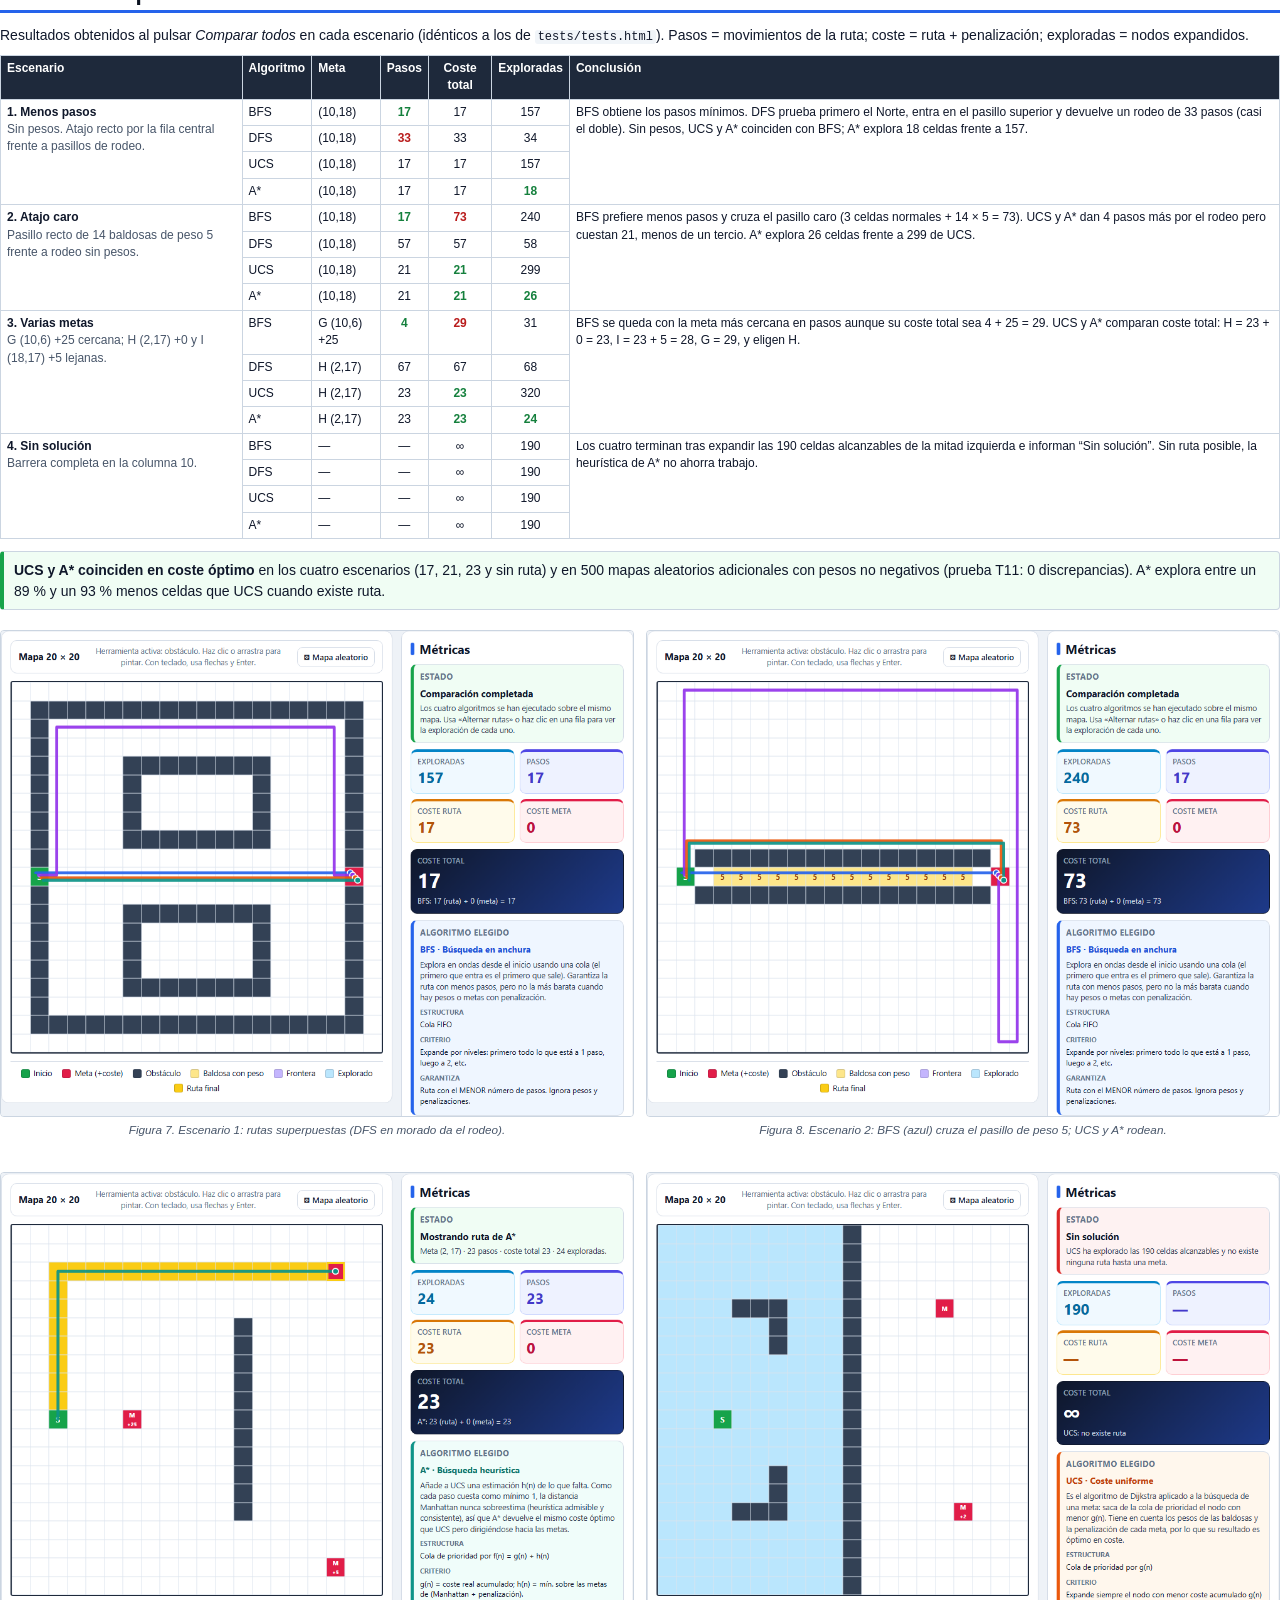
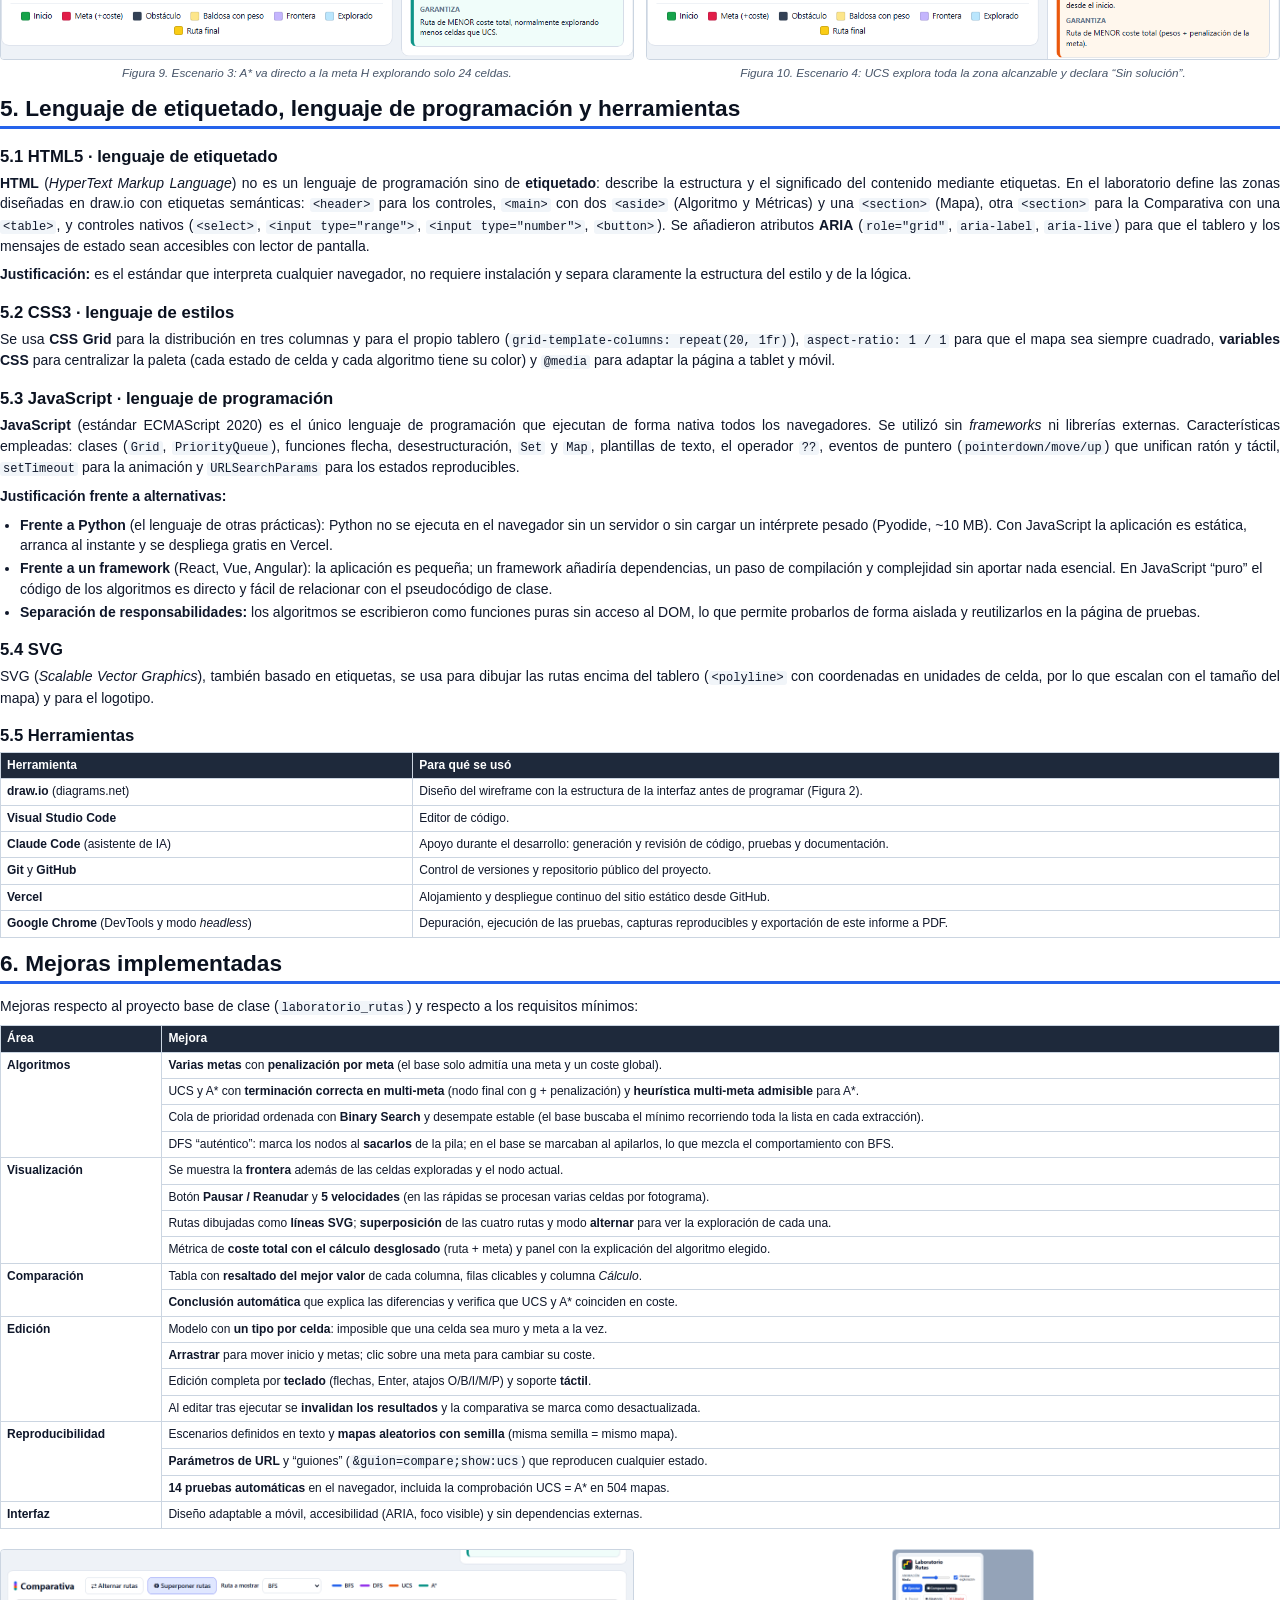
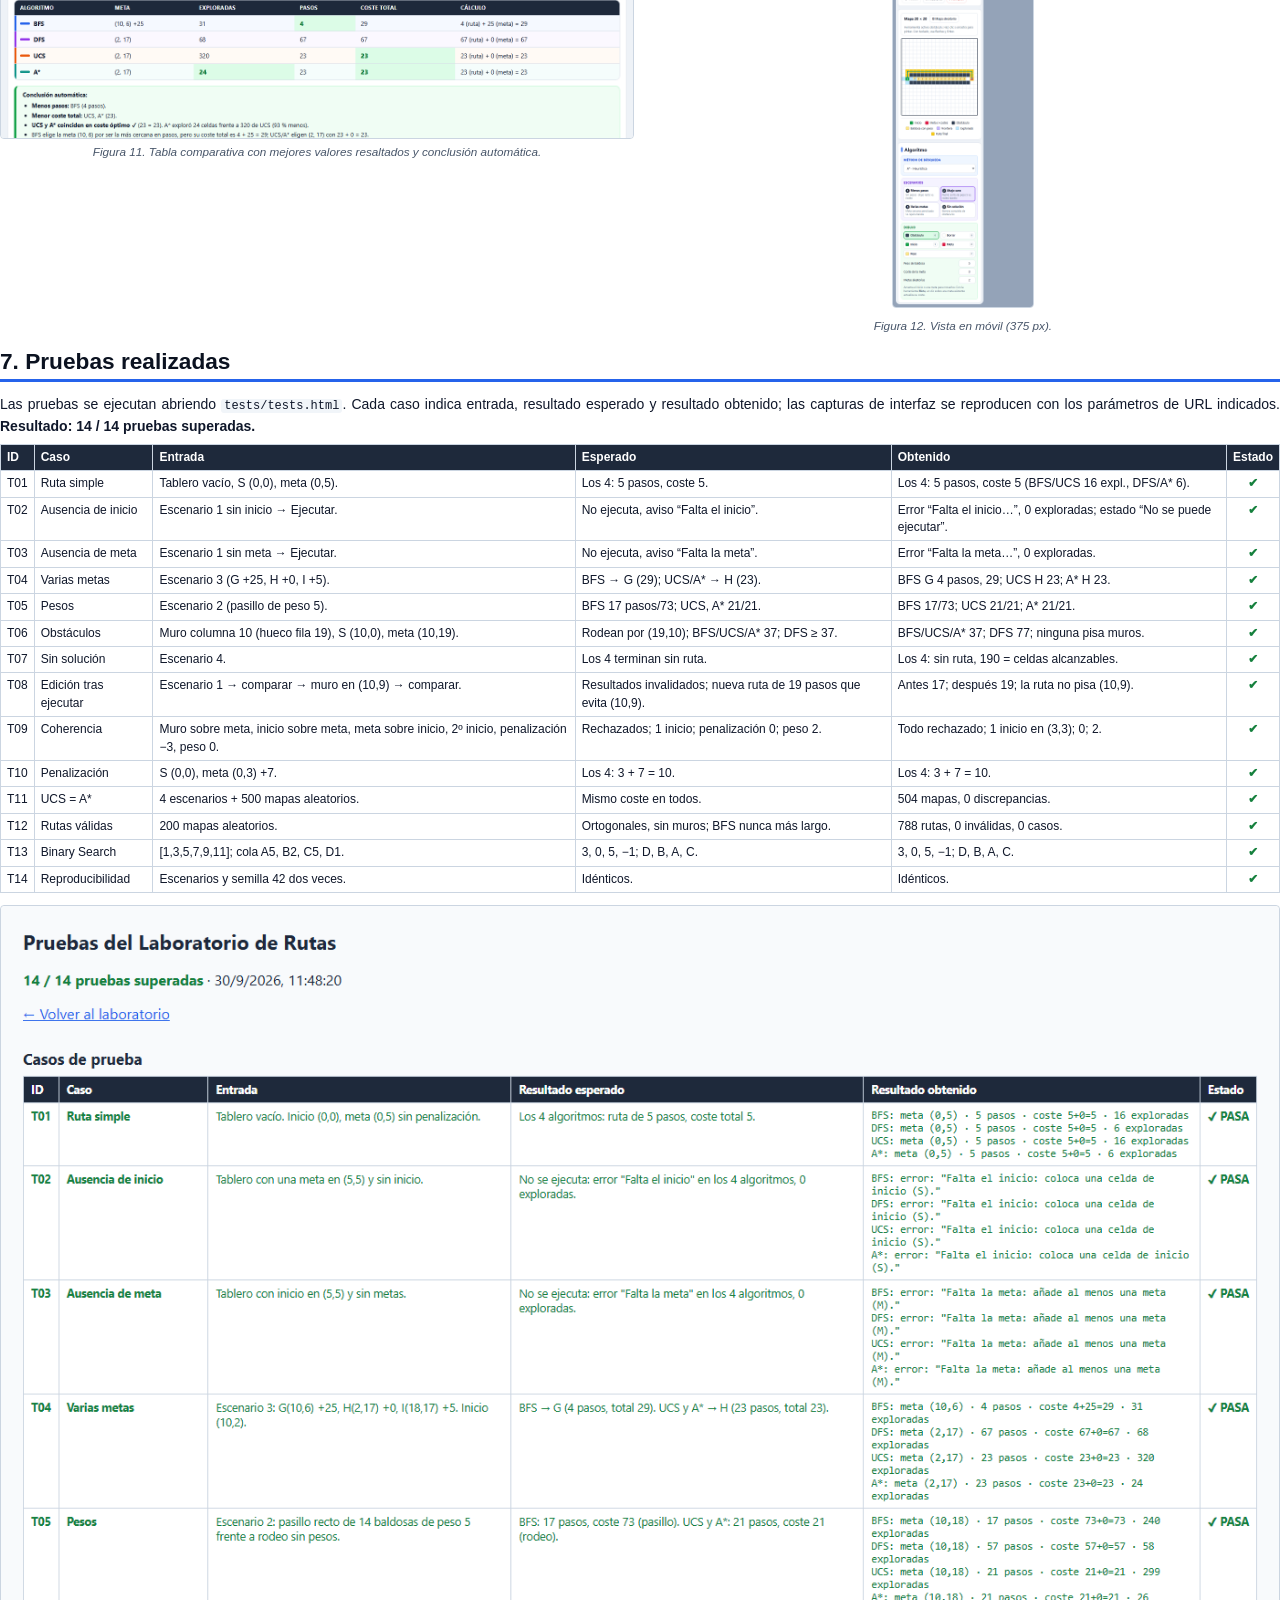
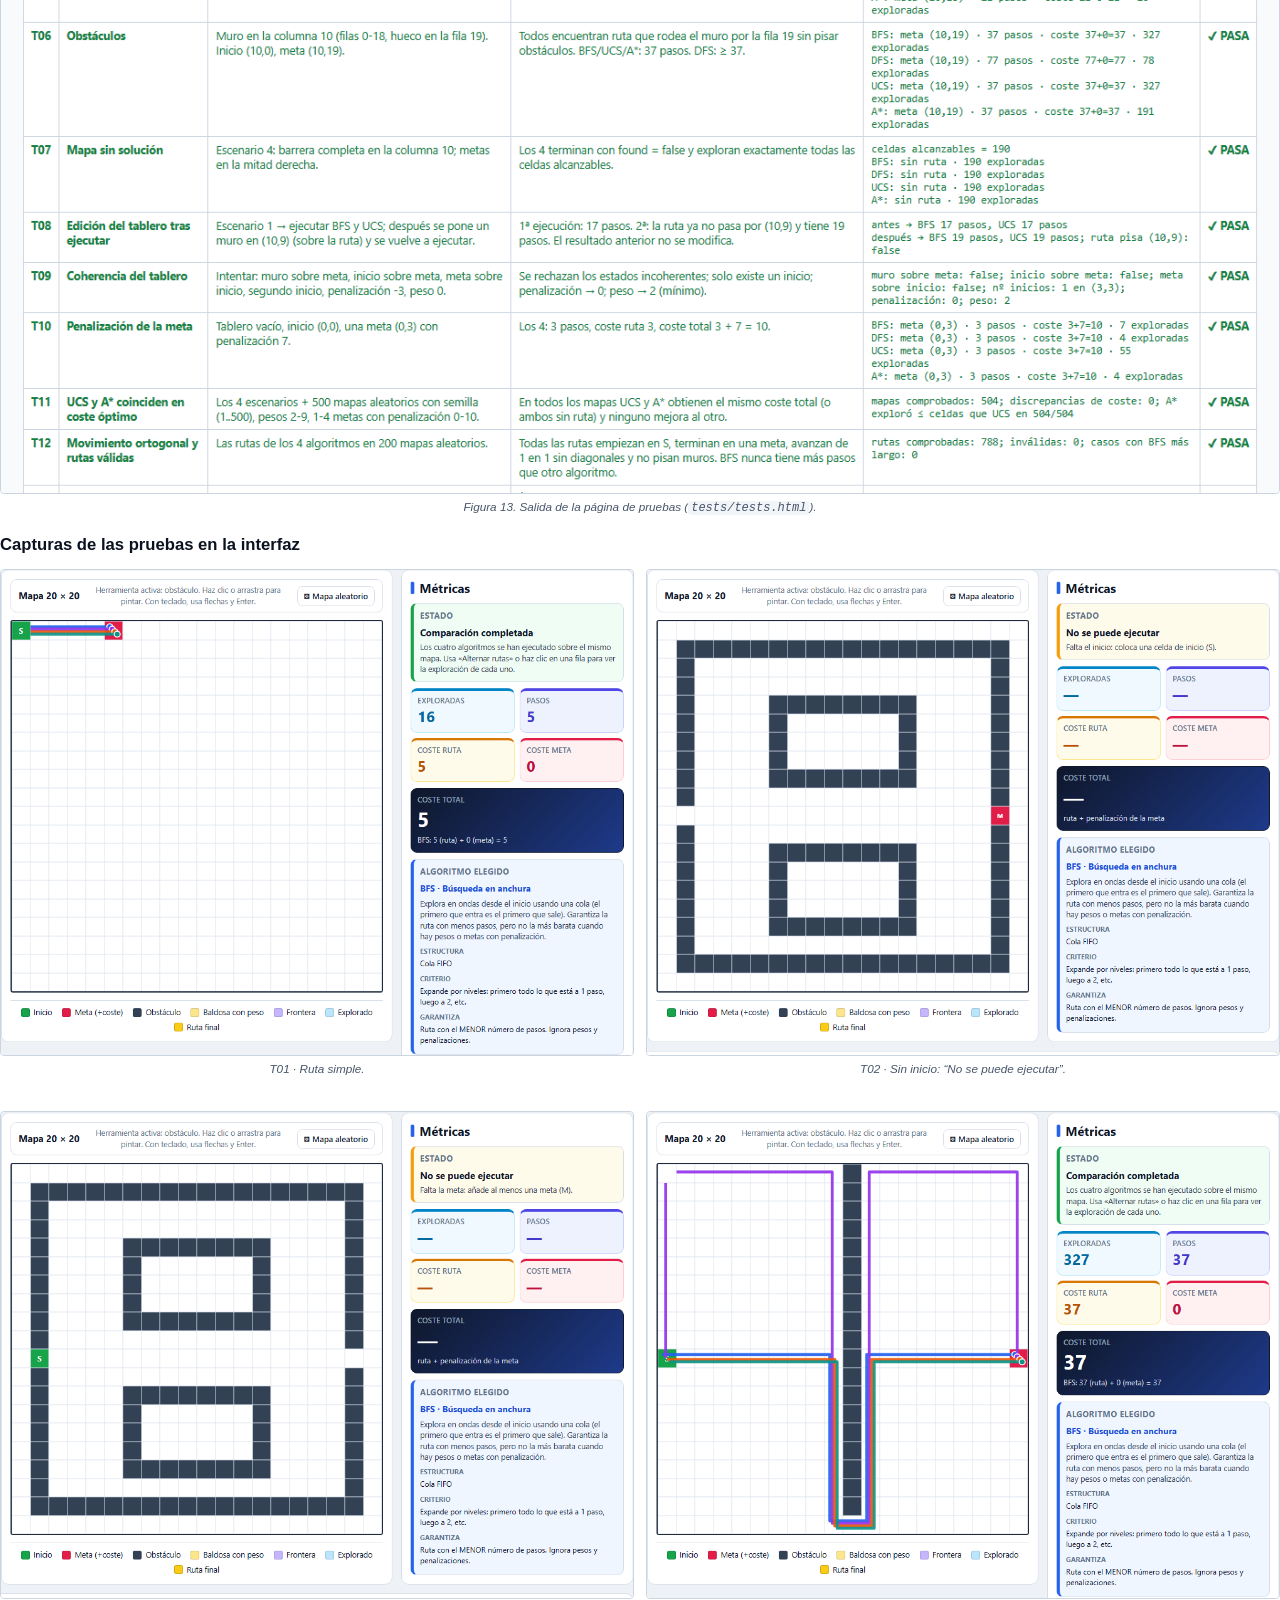
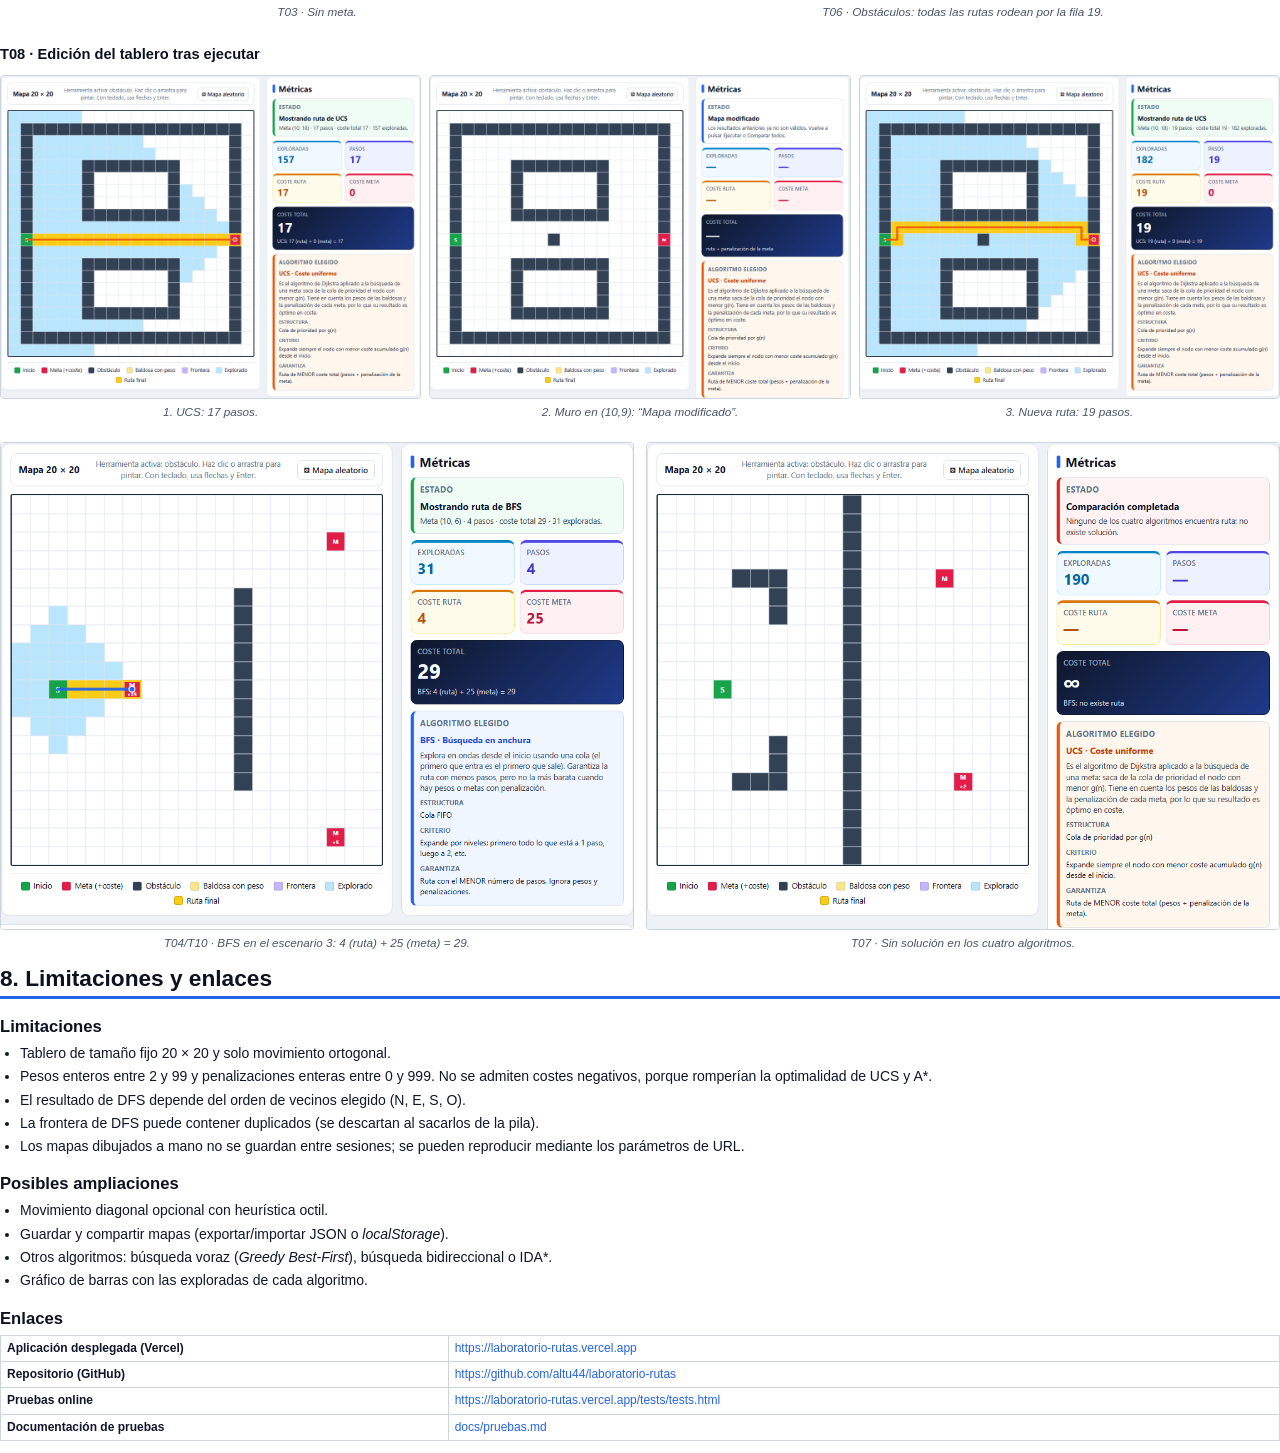
==== commit 4a4d2895: "cambiar netlify por vercel y reescribir el readme explicando mejor las capturas" ====
--- a/informe/informe.html
+++ b/informe/informe.html
@@ -69,7 +69,7 @@
       <tr><td>Autor</td><td><b>Julen Altuna</b></td></tr>
       <tr><td>Asignatura</td><td>Programación de IA</td></tr>
       <tr><td>Fecha</td><td>30 de septiembre de 2026</td></tr>
-      <tr><td>Aplicación (Netlify)</td><td><a href="https://laboratorio-rutas-julen.netlify.app">laboratorio-rutas-julen.netlify.app</a></td></tr>
+      <tr><td>Aplicación (Vercel)</td><td><a href="https://laboratorio-rutas.vercel.app">laboratorio-rutas.vercel.app</a></td></tr>
       <tr><td>Repositorio (GitHub)</td><td><a href="https://github.com/altu44/laboratorio-rutas">github.com/altu44/laboratorio-rutas</a></td></tr>
     </table>
   </div>
@@ -149,7 +149,7 @@
   <p>Se creó <code>tests/tests.html</code>, que carga los mismos módulos que la aplicación y ejecuta 14 casos con entrada, esperado, obtenido y estado. Además, la aplicación acepta parámetros de URL (<code>?escenario=</code>, <code>?mapa=</code>, <code>&amp;guion=</code>) que reproducen exactamente un estado; con ellos y Chrome en modo <i>headless</i> se generaron todas las capturas de este informe.</p>
 
   <h3>Paso 10 · Publicación</h3>
-  <p>El código se subió a un repositorio público de GitHub y se conectó a <b>Netlify</b>. Al ser un sitio estático no hay paso de compilación (<code>netlify.toml</code> publica la raíz); cada <code>git push</code> a <code>main</code> redespliega la web automáticamente.</p>
+  <p>El código se subió a un repositorio público de GitHub y se importó en <b>Vercel</b>. Al ser un sitio estático no hay paso de compilación: Vercel publica la raíz del repositorio tal cual (<code>vercel.json</code> solo añade cabeceras de seguridad); cada <code>git push</code> a <code>main</code> redespliega la web automáticamente.</p>
 </section>
 
 <!-- ================================================================== 2. ARQUITECTURA -->
@@ -328,7 +328,7 @@
   <p><b>JavaScript</b> (estándar ECMAScript 2020) es el único lenguaje de programación que ejecutan de forma nativa todos los navegadores. Se utilizó sin <i>frameworks</i> ni librerías externas. Características empleadas: clases (<code>Grid</code>, <code>PriorityQueue</code>), funciones flecha, desestructuración, <code>Set</code> y <code>Map</code>, plantillas de texto, el operador <code>??</code>, eventos de puntero (<code>pointerdown/move/up</code>) que unifican ratón y táctil, <code>setTimeout</code> para la animación y <code>URLSearchParams</code> para los estados reproducibles.</p>
   <p><b>Justificación frente a alternativas:</b></p>
   <ul>
-    <li><b>Frente a Python</b> (el lenguaje de otras prácticas): Python no se ejecuta en el navegador sin un servidor o sin cargar un intérprete pesado (Pyodide, ~10 MB). Con JavaScript la aplicación es estática, arranca al instante y se despliega gratis en Netlify.</li>
+    <li><b>Frente a Python</b> (el lenguaje de otras prácticas): Python no se ejecuta en el navegador sin un servidor o sin cargar un intérprete pesado (Pyodide, ~10 MB). Con JavaScript la aplicación es estática, arranca al instante y se despliega gratis en Vercel.</li>
     <li><b>Frente a un framework</b> (React, Vue, Angular): la aplicación es pequeña; un framework añadiría dependencias, un paso de compilación y complejidad sin aportar nada esencial. En JavaScript “puro” el código de los algoritmos es directo y fácil de relacionar con el pseudocódigo de clase.</li>
     <li><b>Separación de responsabilidades:</b> los algoritmos se escribieron como funciones puras sin acceso al DOM, lo que permite probarlos de forma aislada y reutilizarlos en la página de pruebas.</li>
   </ul>
@@ -343,7 +343,7 @@
     <tr><td><b>Visual Studio Code</b></td><td>Editor de código.</td></tr>
     <tr><td><b>Claude Code</b> (asistente de IA)</td><td>Apoyo durante el desarrollo: generación y revisión de código, pruebas y documentación.</td></tr>
     <tr><td><b>Git</b> y <b>GitHub</b></td><td>Control de versiones y repositorio público del proyecto.</td></tr>
-    <tr><td><b>Netlify</b></td><td>Alojamiento y despliegue continuo del sitio estático desde GitHub.</td></tr>
+    <tr><td><b>Vercel</b></td><td>Alojamiento y despliegue continuo del sitio estático desde GitHub.</td></tr>
     <tr><td><b>Google Chrome</b> (DevTools y modo <i>headless</i>)</td><td>Depuración, ejecución de las pruebas, capturas reproducibles y exportación de este informe a PDF.</td></tr>
   </table>
 </section>
@@ -442,9 +442,9 @@
   </ul>
   <h3>Enlaces</h3>
   <table>
-    <tr><td style="width:35%"><b>Aplicación desplegada (Netlify)</b></td><td><a href="https://laboratorio-rutas-julen.netlify.app">https://laboratorio-rutas-julen.netlify.app</a></td></tr>
+    <tr><td style="width:35%"><b>Aplicación desplegada (Vercel)</b></td><td><a href="https://laboratorio-rutas.vercel.app">https://laboratorio-rutas.vercel.app</a></td></tr>
     <tr><td><b>Repositorio (GitHub)</b></td><td><a href="https://github.com/altu44/laboratorio-rutas">https://github.com/altu44/laboratorio-rutas</a></td></tr>
-    <tr><td><b>Pruebas online</b></td><td><a href="https://laboratorio-rutas-julen.netlify.app/tests/tests.html">https://laboratorio-rutas-julen.netlify.app/tests/tests.html</a></td></tr>
+    <tr><td><b>Pruebas online</b></td><td><a href="https://laboratorio-rutas.vercel.app/tests/tests.html">https://laboratorio-rutas.vercel.app/tests/tests.html</a></td></tr>
     <tr><td><b>Documentación de pruebas</b></td><td><a href="https://github.com/altu44/laboratorio-rutas/blob/main/docs/pruebas.md">docs/pruebas.md</a></td></tr>
   </table>
 </section>
